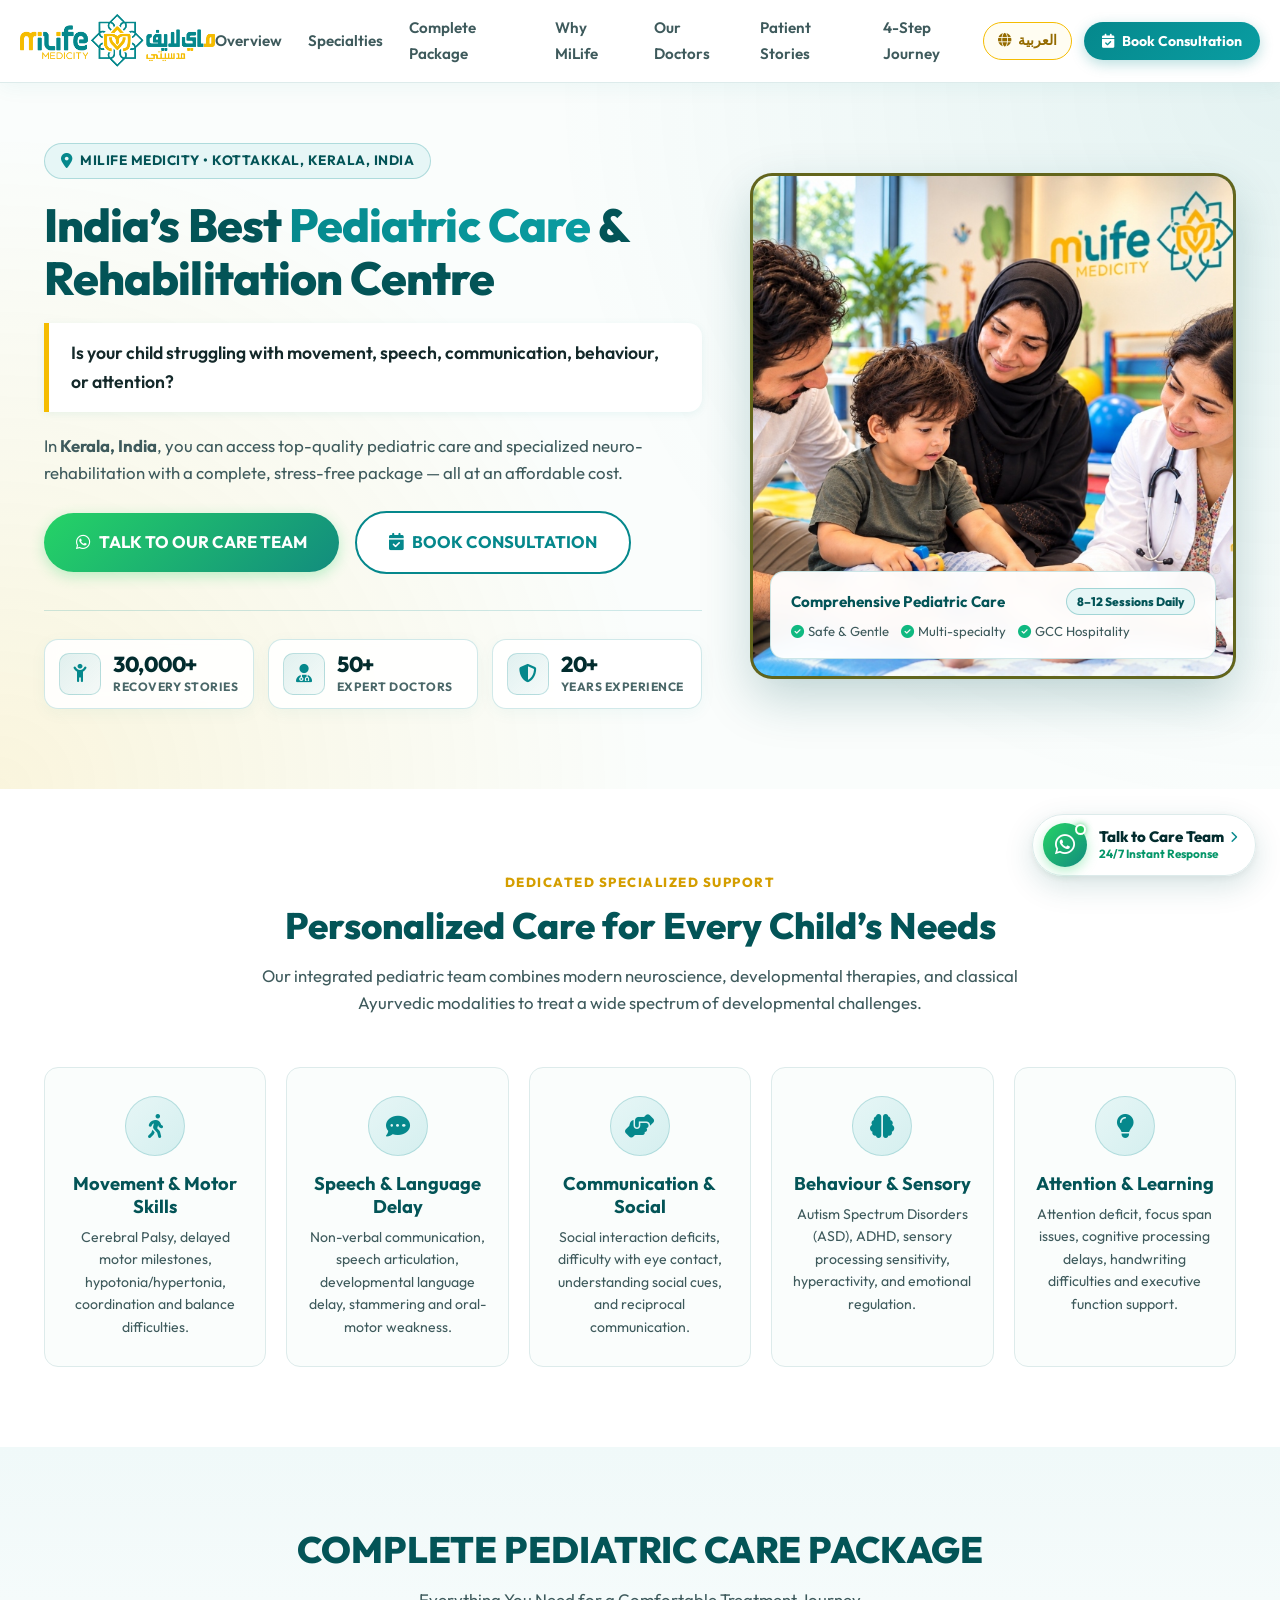
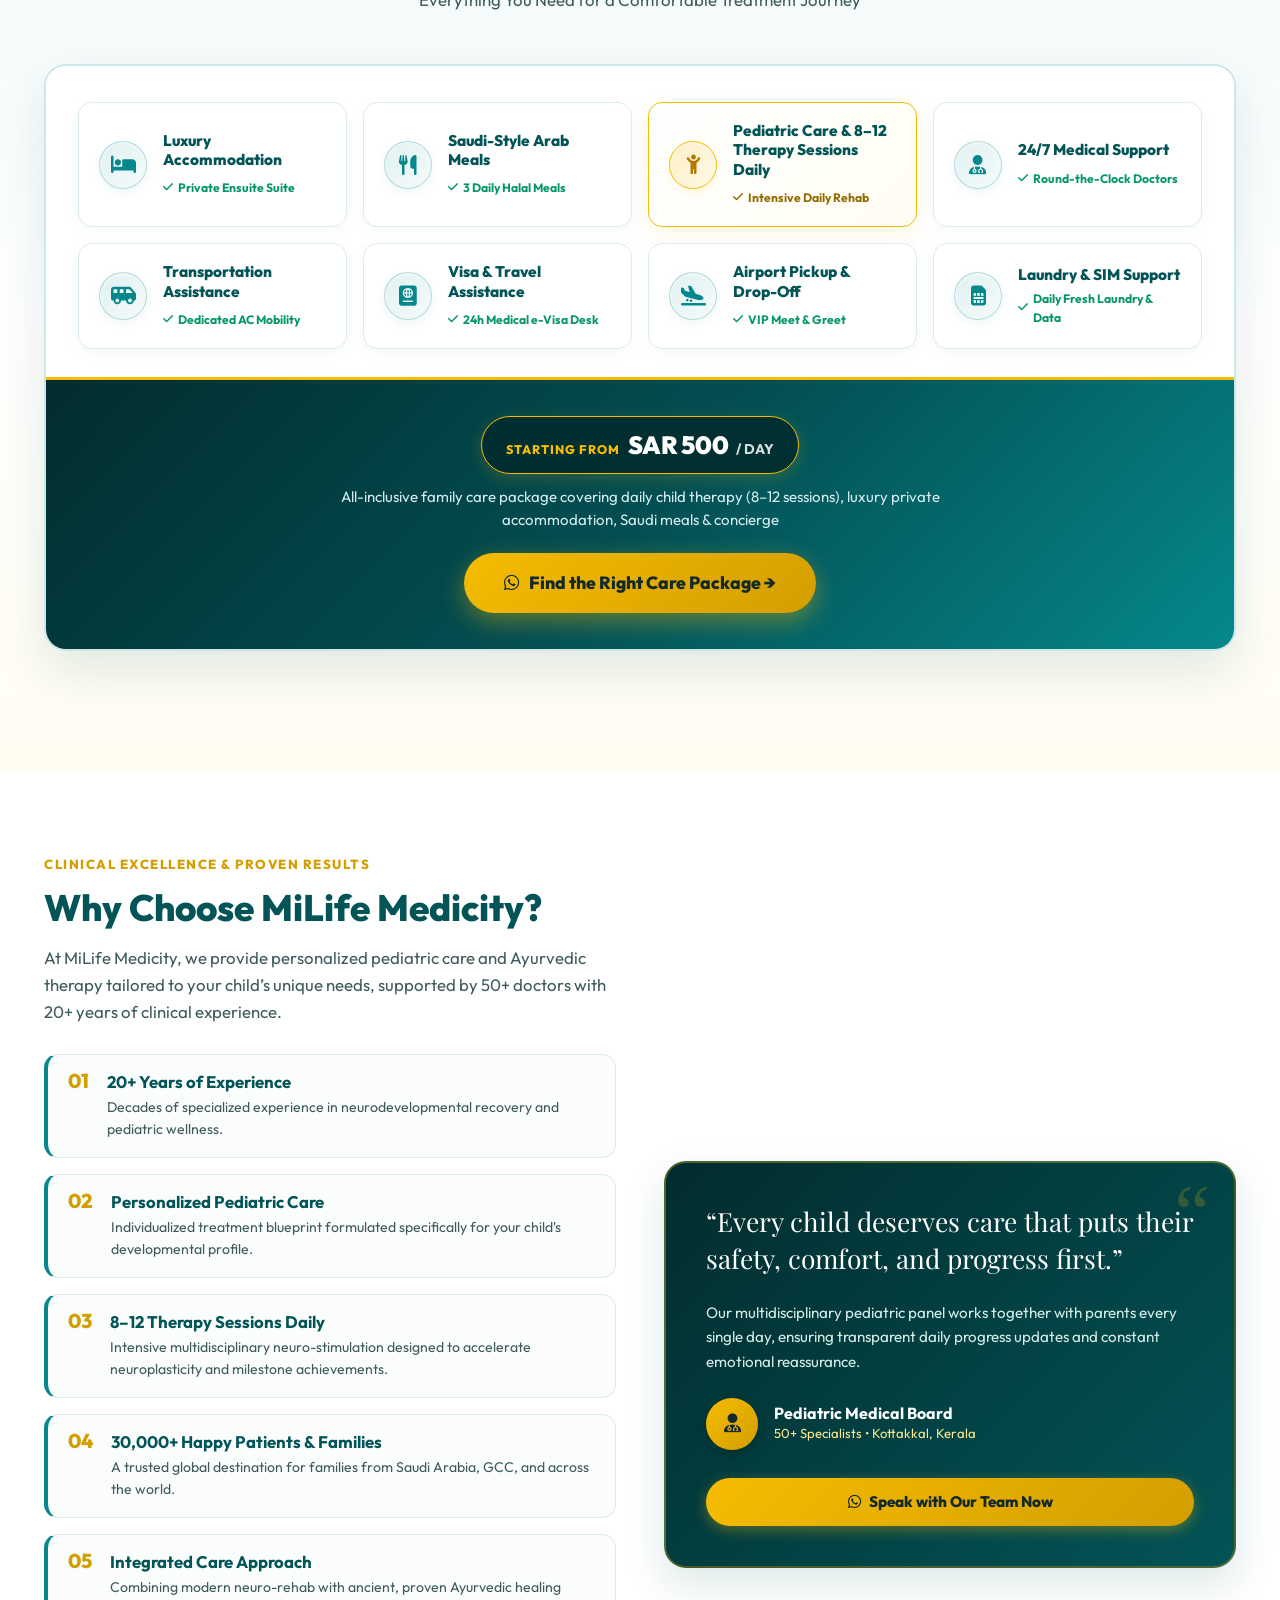
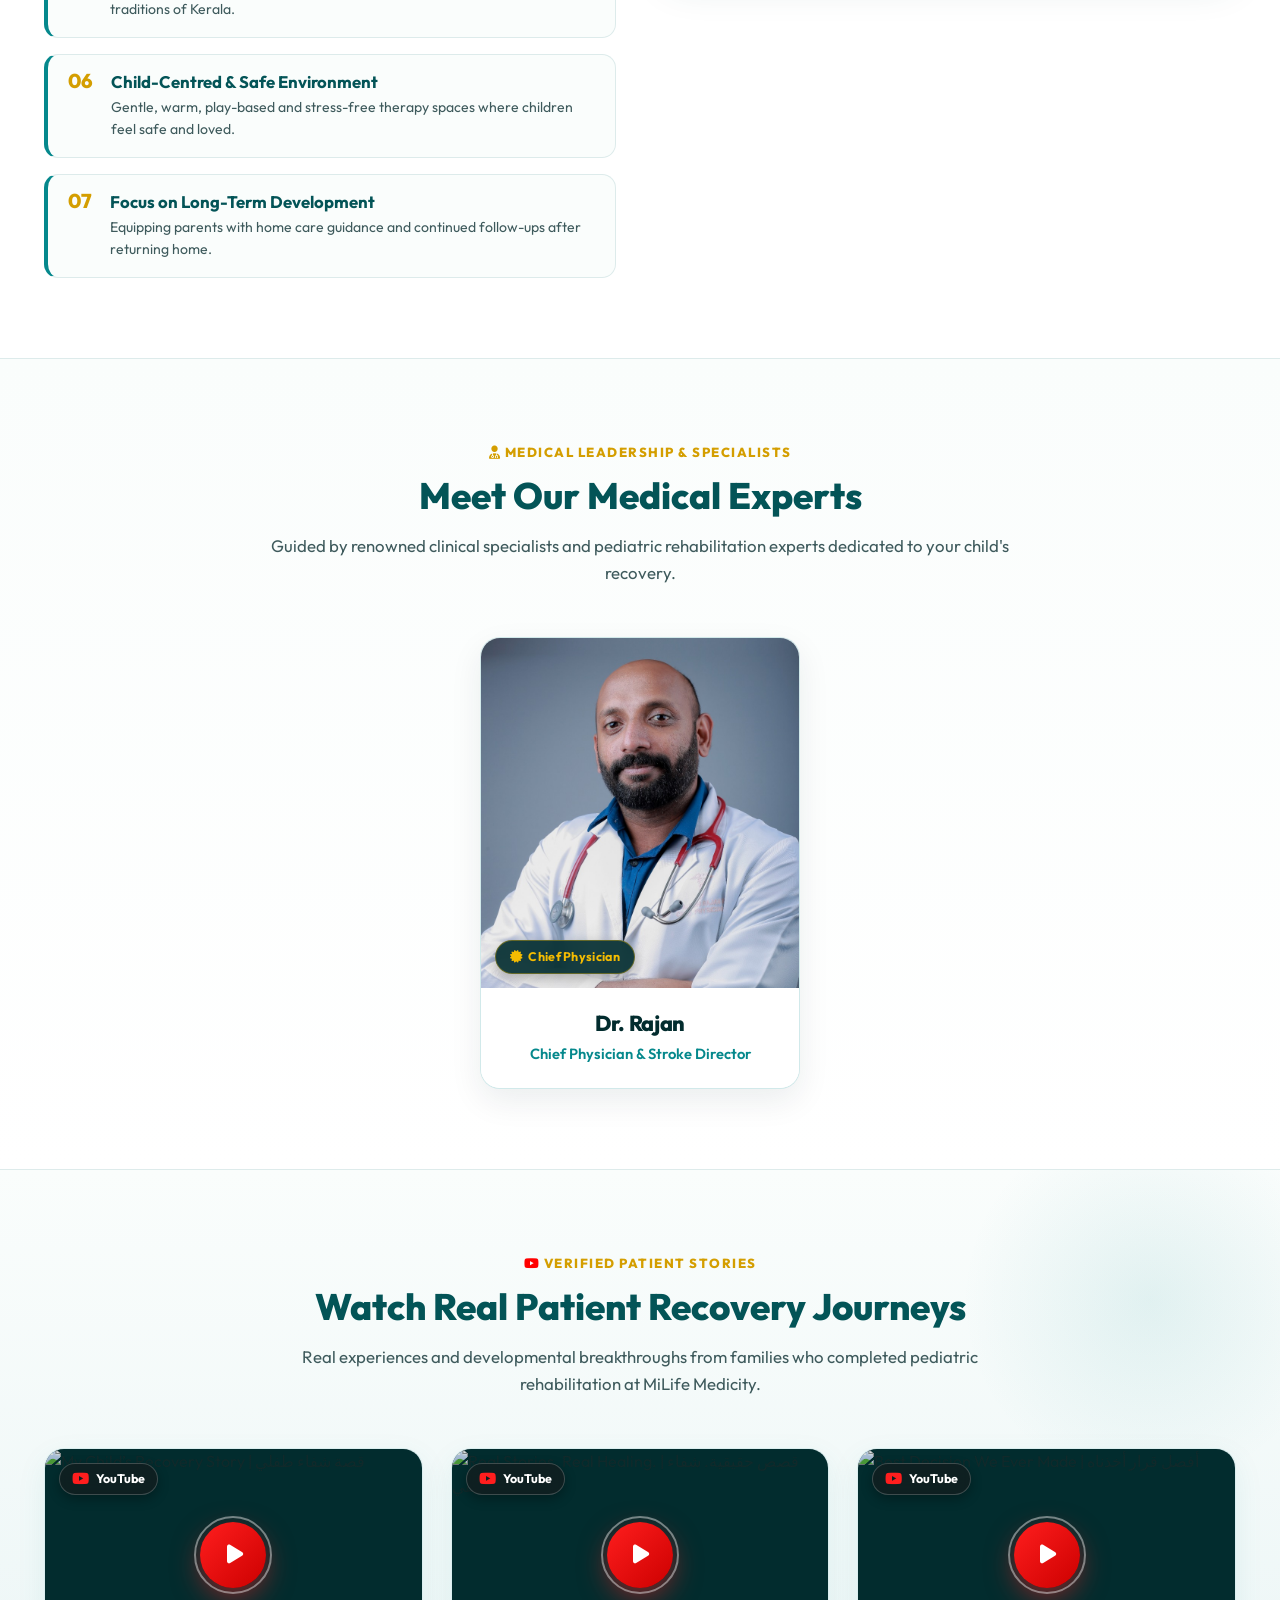
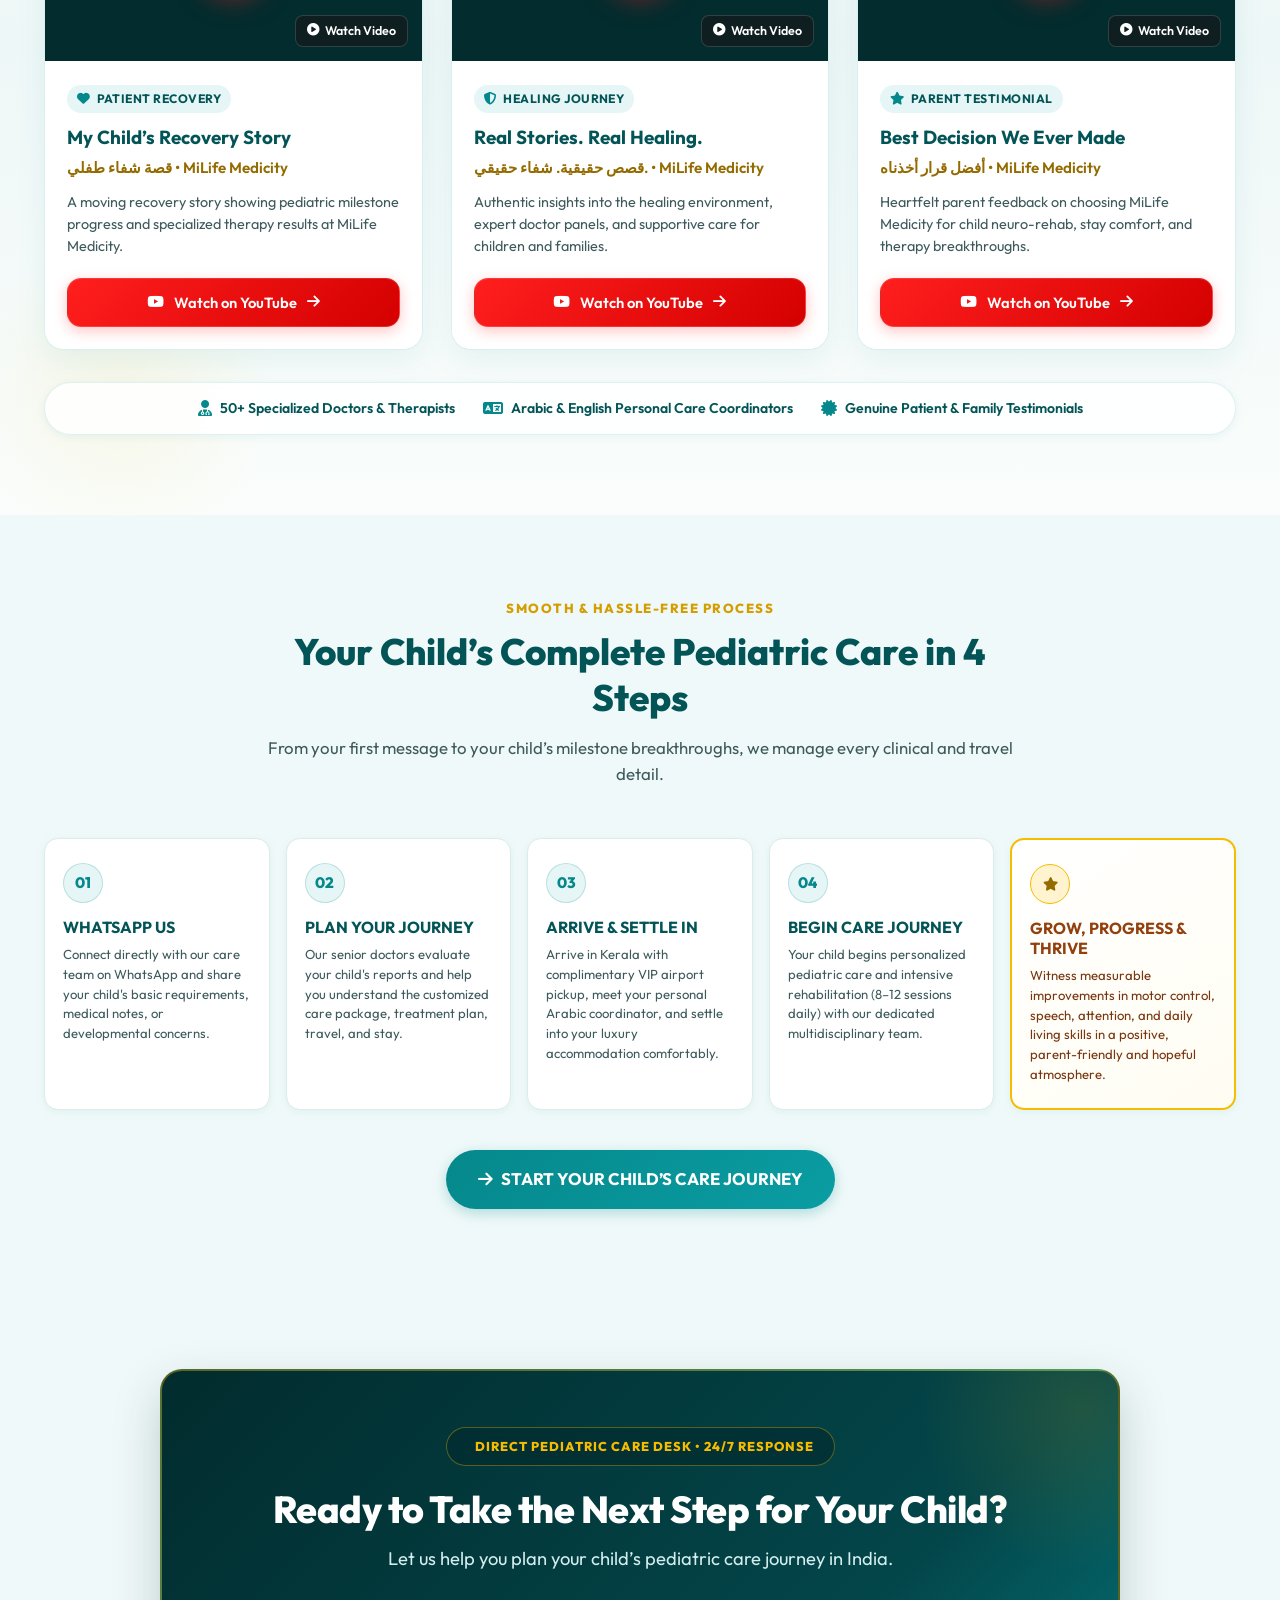
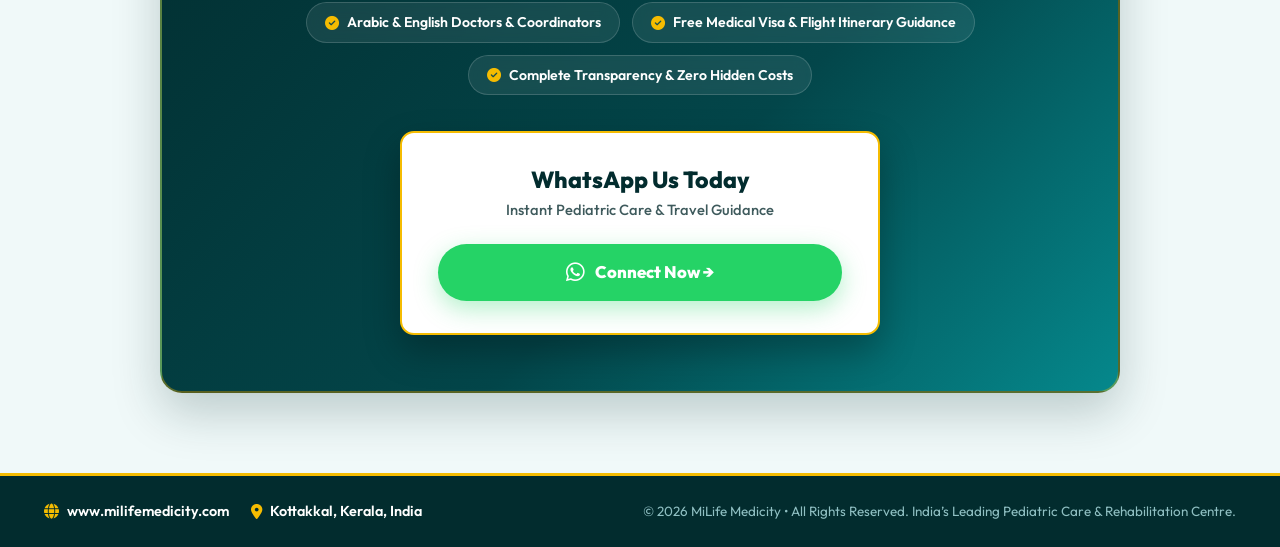
==== index.html @ 2e2050e2 "Add Our Doctors section with Dr. Rajan profile" ====
<!DOCTYPE html>
<html lang="en">
<head>
  <meta charset="UTF-8">
  <meta name="viewport" content="width=device-width, initial-scale=1.0">
  <title>MiLife Medicity | India’s Best Pediatric Care & Rehabilitation Centre | Kottakkal, Kerala</title>
  <meta name="description" content="Personalized pediatric care & Ayurvedic rehabilitation in Kerala, India. Complete care package with luxury accommodation, Saudi-style Arab meals, 8-12 daily therapies starting from SAR 500/day.">
  <meta name="keywords" content="Pediatric Rehabilitation, Kerala Ayurvedic Pediatric Care, Autism therapy Kerala, Cerebral Palsy India, Speech therapy India, MiLife Medicity Kottakkal, Saudi pediatric medical tourism">
  
  <!-- Google Fonts -->
  <link rel="preconnect" href="https://fonts.googleapis.com">
  <link rel="preconnect" href="https://fonts.gstatic.com" crossorigin>
  <link href="https://fonts.googleapis.com/css2?family=Noto+Kufi+Arabic:wght@400;600;700&family=Outfit:wght@300;400;500;600;700;800&family=Playfair+Display:ital,wght@0,600;0,700;1,400;1,600&display=swap" rel="stylesheet">
  
  <!-- FontAwesome Icons -->
  <link rel="stylesheet" href="https://cdnjs.cloudflare.com/ajax/libs/font-awesome/6.4.0/css/all.min.css">
  
  <!-- Main Stylesheet -->
  <link rel="stylesheet" href="styles.css">
</head>
<body>

  <!-- MAIN NAVIGATION HEADER (TOP-MOST BAR) -->
  <header class="site-header" id="siteHeader">
    <div class="container navbar">
      <a href="#" class="brand-logo" title="MiLife Medicity Pediatric Care & Rehabilitation Centre">
        <img src="assets/images/logo-transparent.png" alt="MiLife Medicity - ماي لايف مدسيتي" class="site-logo-img">
      </a>

      <nav>
        <ul class="nav-links" id="navLinks">
          <li><a href="#about" class="nav-link">Overview</a></li>
          <li><a href="#conditions" class="nav-link">Specialties</a></li>
          <li><a href="#package" class="nav-link">Complete Package</a></li>
          <li><a href="#why-us" class="nav-link">Why MiLife</a></li>
          <li><a href="#doctors" class="nav-link">Our Doctors</a></li>
          <li><a href="#stories" class="nav-link">Patient Stories</a></li>
          <li><a href="#steps" class="nav-link">4-Step Journey</a></li>
        </ul>
      </nav>

      <div class="header-actions">
        <a href="ar.html" class="lang-switcher-btn" title="تصفح باللغة العربية">
          <i class="fas fa-globe"></i> <span>العربية</span>
        </a>
        <a href="#consultation" class="btn btn-primary btn-sm">
          <i class="fas fa-calendar-check"></i> Book Consultation
        </a>
        <button class="mobile-menu-btn" id="mobileMenuBtn" aria-label="Toggle Navigation">
          <i class="fas fa-bars"></i>
        </button>
      </div>
    </div>
  </header>

  <!-- HERO SECTION -->
  <section class="hero-section" id="about">
    <div class="container hero-grid">
      <div class="hero-content">
        <div class="hero-badge-wrap">
          <i class="fas fa-map-marker-alt" style="color: var(--primary);"></i>
          <span>MILIFE MEDICITY • KOTTAKKAL, KERALA, INDIA</span>
        </div>

        <h1 class="hero-title">
          India’s Best <span class="highlight">Pediatric Care</span> & Rehabilitation Centre
        </h1>

        <div class="hero-struggle-box">
          <p>Is your child struggling with movement, speech, communication, behaviour, or attention?</p>
        </div>

        <p class="hero-desc">
          In <strong>Kerala, India</strong>, you can access top-quality pediatric care and specialized neuro-rehabilitation with a complete, stress-free package — all at an affordable cost.
        </p>

        <div class="hero-cta-group">
          <a href="https://wa.me/919847000000?text=Hello%20MiLife%20Medicity%20Care%20Team%2C%20I%20would%20like%20to%20discuss%20my%20child's%20condition%20and%20rehab%20plan" target="_blank" class="btn btn-whatsapp btn-lg">
            <i class="fab fa-whatsapp"></i> TALK TO OUR CARE TEAM
          </a>
          <a href="#consultation" class="btn btn-outline btn-lg">
            <i class="fas fa-calendar-check"></i> BOOK CONSULTATION
          </a>
        </div>

        <div class="hero-stats-row">
          <div class="stat-card">
            <div class="stat-icon-wrap">
              <i class="fas fa-child-reaching"></i>
            </div>
            <div class="stat-info">
              <span class="stat-number">30,000+</span>
              <span class="stat-label">Recovery Stories</span>
            </div>
          </div>

          <div class="stat-card">
            <div class="stat-icon-wrap">
              <i class="fas fa-user-doctor"></i>
            </div>
            <div class="stat-info">
              <span class="stat-number">50+</span>
              <span class="stat-label">Expert Doctors</span>
            </div>
          </div>

          <div class="stat-card">
            <div class="stat-icon-wrap">
              <i class="fas fa-shield-halved"></i>
            </div>
            <div class="stat-info">
              <span class="stat-number">20+</span>
              <span class="stat-label">Years Experience</span>
            </div>
          </div>
        </div>
      </div>

      <div class="hero-media-column">
        <div class="hero-media-card">
          <div class="hero-image-wrapper">
            <img src="assets/images/hero.jpg" alt="Pediatric Rehabilitation Session at MiLife Medicity Kerala">
          </div>
          <div class="hero-floating-badge">
            <div class="badge-header">
              <h4>Comprehensive Pediatric Care</h4>
              <span class="badge-tag">8–12 Sessions Daily</span>
            </div>
            <div class="floating-features">
              <span><i class="fas fa-check-circle" style="color: #10B981;"></i> Safe & Gentle</span>
              <span><i class="fas fa-check-circle" style="color: #10B981;"></i> Multi-specialty</span>
              <span><i class="fas fa-check-circle" style="color: #10B981;"></i> GCC Hospitality</span>
            </div>
          </div>
        </div>
      </div>
    </div>
  </section>

  <!-- CONDITIONS / CLINICAL FOCUS SECTION -->
  <section class="section-padding conditions-section" id="conditions">
    <div class="container">
      <div class="section-header">
        <span class="section-tag">Dedicated Specialized Support</span>
        <h2 class="section-title">Personalized Care for Every Child’s Needs</h2>
        <p class="section-subtitle">
          Our integrated pediatric team combines modern neuroscience, developmental therapies, and classical Ayurvedic modalities to treat a wide spectrum of developmental challenges.
        </p>
      </div>

      <div class="conditions-grid">
        <div class="condition-card">
          <div class="condition-icon"><i class="fas fa-walking"></i></div>
          <h3>Movement & Motor Skills</h3>
          <p>Cerebral Palsy, delayed motor milestones, hypotonia/hypertonia, coordination and balance difficulties.</p>
        </div>

        <div class="condition-card">
          <div class="condition-icon"><i class="fas fa-comment-dots"></i></div>
          <h3>Speech & Language Delay</h3>
          <p>Non-verbal communication, speech articulation, developmental language delay, stammering and oral-motor weakness.</p>
        </div>

        <div class="condition-card">
          <div class="condition-icon"><i class="fas fa-hands-helping"></i></div>
          <h3>Communication & Social</h3>
          <p>Social interaction deficits, difficulty with eye contact, understanding social cues, and reciprocal communication.</p>
        </div>

        <div class="condition-card">
          <div class="condition-icon"><i class="fas fa-brain"></i></div>
          <h3>Behaviour & Sensory</h3>
          <p>Autism Spectrum Disorders (ASD), ADHD, sensory processing sensitivity, hyperactivity, and emotional regulation.</p>
        </div>

        <div class="condition-card">
          <div class="condition-icon"><i class="fas fa-lightbulb"></i></div>
          <h3>Attention & Learning</h3>
          <p>Attention deficit, focus span issues, cognitive processing delays, handwriting difficulties and executive function support.</p>
        </div>
      </div>
    </div>
  </section>

  <!-- COMPLETE PEDIATRIC CARE PACKAGE -->
  <section class="section-padding package-section" id="package">
    <div class="container">
      <div class="section-header">
        <h2 class="section-title">COMPLETE PEDIATRIC CARE PACKAGE</h2>
        <p class="section-subtitle">Everything You Need for a Comfortable Treatment Journey</p>
      </div>

      <div class="package-master-card">
        <!-- 8 CORE INCLUSIONS (CLEAN & EXECUTIVE GRID) -->
        <div class="executive-inclusions-grid">
          <div class="inclusion-tile">
            <div class="tile-icon-box"><i class="fas fa-bed"></i></div>
            <div class="tile-content">
              <h4>Luxury Accommodation</h4>
              <span class="tile-status"><i class="fas fa-check"></i> Private Ensuite Suite</span>
            </div>
          </div>

          <div class="inclusion-tile">
            <div class="tile-icon-box"><i class="fas fa-utensils"></i></div>
            <div class="tile-content">
              <h4>Saudi-Style Arab Meals</h4>
              <span class="tile-status"><i class="fas fa-check"></i> 3 Daily Halal Meals</span>
            </div>
          </div>

          <div class="inclusion-tile highlight-tile">
            <div class="tile-icon-box gold-icon"><i class="fas fa-child-reaching"></i></div>
            <div class="tile-content">
              <h4>Pediatric Care &amp; 8–12 Therapy Sessions Daily</h4>
              <span class="tile-status gold-status"><i class="fas fa-check"></i> Intensive Daily Rehab</span>
            </div>
          </div>

          <div class="inclusion-tile">
            <div class="tile-icon-box"><i class="fas fa-user-doctor"></i></div>
            <div class="tile-content">
              <h4>24/7 Medical Support</h4>
              <span class="tile-status"><i class="fas fa-check"></i> Round-the-Clock Doctors</span>
            </div>
          </div>

          <div class="inclusion-tile">
            <div class="tile-icon-box"><i class="fas fa-van-shuttle"></i></div>
            <div class="tile-content">
              <h4>Transportation Assistance</h4>
              <span class="tile-status"><i class="fas fa-check"></i> Dedicated AC Mobility</span>
            </div>
          </div>

          <div class="inclusion-tile">
            <div class="tile-icon-box"><i class="fas fa-passport"></i></div>
            <div class="tile-content">
              <h4>Visa &amp; Travel Assistance</h4>
              <span class="tile-status"><i class="fas fa-check"></i> 24h Medical e-Visa Desk</span>
            </div>
          </div>

          <div class="inclusion-tile">
            <div class="tile-icon-box"><i class="fas fa-plane-arrival"></i></div>
            <div class="tile-content">
              <h4>Airport Pickup &amp; Drop-Off</h4>
              <span class="tile-status"><i class="fas fa-check"></i> VIP Meet &amp; Greet</span>
            </div>
          </div>

          <div class="inclusion-tile">
            <div class="tile-icon-box"><i class="fas fa-sim-card"></i></div>
            <div class="tile-content">
              <h4>Laundry &amp; SIM Support</h4>
              <span class="tile-status"><i class="fas fa-check"></i> Daily Fresh Laundry &amp; Data</span>
            </div>
          </div>
        </div>

        <!-- EXECUTIVE PRICE BANNER & CTA (BELOW INCLUSIONS) -->
        <div class="package-price-banner">
          <div class="price-ribbon-pill">
            <span class="ribbon-label">STARTING FROM</span>
            <span class="ribbon-amount">SAR 500</span>
            <span class="ribbon-unit">/ DAY</span>
          </div>
          <p class="price-banner-sub">All-inclusive family care package covering daily child therapy (8–12 sessions), luxury private accommodation, Saudi meals &amp; concierge</p>

          <div class="package-action-footer">
            <a href="https://wa.me/919847000000?text=Hello%20MiLife%20Medicity%20Team%2C%20I%20would%20like%20to%20inquire%20about%20the%20Pediatric%20Care%20Package%20(SAR%20500/day)%20for%20my%20child." target="_blank" rel="noopener noreferrer" class="btn btn-gold btn-package-cta">
              <i class="fab fa-whatsapp"></i> Find the Right Care Package →
            </a>
          </div>
        </div>
      </div>
    </div>
  </section>

  <!-- WHY CHOOSE MILIFE MEDICITY -->
  <section class="section-padding why-choose-section" id="why-us">
    <div class="container">
      <div class="why-grid">
        <div class="why-content">
          <span class="section-tag">Clinical Excellence & Proven Results</span>
          <h2 class="section-title">Why Choose MiLife Medicity?</h2>
          <p style="margin-bottom: 28px; font-size: 1.05rem;">
            At MiLife Medicity, we provide personalized pediatric care and Ayurvedic therapy tailored to your child’s unique needs, supported by 50+ doctors with 20+ years of clinical experience.
          </p>

          <div class="reasons-list">
            <div class="reason-card">
              <span class="reason-num">01</span>
              <div>
                <h4>20+ Years of Experience</h4>
                <p>Decades of specialized experience in neurodevelopmental recovery and pediatric wellness.</p>
              </div>
            </div>

            <div class="reason-card">
              <span class="reason-num">02</span>
              <div>
                <h4>Personalized Pediatric Care</h4>
                <p>Individualized treatment blueprint formulated specifically for your child's developmental profile.</p>
              </div>
            </div>

            <div class="reason-card">
              <span class="reason-num">03</span>
              <div>
                <h4>8–12 Therapy Sessions Daily</h4>
                <p>Intensive multidisciplinary neuro-stimulation designed to accelerate neuroplasticity and milestone achievements.</p>
              </div>
            </div>

            <div class="reason-card">
              <span class="reason-num">04</span>
              <div>
                <h4>30,000+ Happy Patients & Families</h4>
                <p>A trusted global destination for families from Saudi Arabia, GCC, and across the world.</p>
              </div>
            </div>

            <div class="reason-card">
              <span class="reason-num">05</span>
              <div>
                <h4>Integrated Care Approach</h4>
                <p>Combining modern neuro-rehab with ancient, proven Ayurvedic healing traditions of Kerala.</p>
              </div>
            </div>

            <div class="reason-card">
              <span class="reason-num">06</span>
              <div>
                <h4>Child-Centred & Safe Environment</h4>
                <p>Gentle, warm, play-based and stress-free therapy spaces where children feel safe and loved.</p>
              </div>
            </div>

            <div class="reason-card">
              <span class="reason-num">07</span>
              <div>
                <h4>Focus on Long-Term Development</h4>
                <p>Equipping parents with home care guidance and continued follow-ups after returning home.</p>
              </div>
            </div>
          </div>
        </div>

        <div class="why-media-side">
          <div class="doctor-quote-box">
            <div class="quote-decor">“</div>
            <h3>“Every child deserves care that puts their safety, comfort, and progress first.”</h3>
            <p style="color: #D1EBE5; margin-bottom: 24px; font-size: 0.95rem;">
              Our multidisciplinary pediatric panel works together with parents every single day, ensuring transparent daily progress updates and constant emotional reassurance.
            </p>
            <div class="quote-author">
              <div class="author-avatar"><i class="fas fa-user-md"></i></div>
              <div class="author-info">
                <h4>Pediatric Medical Board</h4>
                <p>50+ Specialists • Kottakkal, Kerala</p>
              </div>
            </div>
            <div style="margin-top: 28px;">
              <a href="https://wa.me/919847000000?text=Hello%20MiLife%20Medicity%20Doctor%20Team%2C%20I%20would%20like%20to%20speak%20with%20your%20pediatric%20team" target="_blank" class="btn btn-gold" style="width: 100%;">
                <i class="fab fa-whatsapp"></i> Speak with Our Team Now
              </a>
            </div>
          </div>
        </div>
      </div>
    </div>
  </section>

  <!-- OUR DOCTORS SECTION -->
  <section class="section-padding doctors-section" id="doctors">
    <div class="container">
      <div class="section-header">
        <span class="section-tag"><i class="fas fa-user-doctor"></i> Medical Leadership &amp; Specialists</span>
        <h2 class="section-title">Meet Our Medical Experts</h2>
        <p class="section-subtitle">
          Guided by renowned clinical specialists and pediatric rehabilitation experts dedicated to your child's recovery.
        </p>
      </div>

      <div class="doctors-grid">
        <!-- DR. RAJAN -->
        <div class="doctor-profile-card">
          <div class="doctor-card-media">
            <img src="assets/images/dr_rajan.jpg" alt="Dr. Rajan - Chief Physician &amp; Stroke Director" class="doctor-portrait-img" loading="lazy">
            <div class="doctor-badge-floating">
              <i class="fas fa-certificate"></i> Chief Physician
            </div>
          </div>
          <div class="doctor-card-body">
            <h3 class="doctor-name">Dr. Rajan</h3>
            <p class="doctor-designation">Chief Physician &amp; Stroke Director</p>
          </div>
        </div>
      </div>
    </div>
  </section>

  <!-- VIDEO STORIES & PATIENT EXPERIENCES -->
  <section class="section-padding stories-section" id="stories">
    <div class="container">
      <div class="section-header">
        <span class="section-tag"><i class="fab fa-youtube" style="color: #FF0000;"></i> Verified Patient Stories</span>
        <h2 class="section-title">Watch Real Patient Recovery Journeys</h2>
        <p class="section-subtitle">
          Real experiences and developmental breakthroughs from families who completed pediatric rehabilitation at MiLife Medicity.
        </p>
      </div>

      <!-- 3-COLUMN VIDEO SHOWCASE GRID -->
      <div class="stories-grid">
        <!-- VIDEO 1 -->
        <div class="video-card-item">
          <a href="https://youtu.be/xdamjD_CTG0?si=Wso1qm1C-lrqE_q5" target="_blank" rel="noopener noreferrer" class="video-media-link" title="Watch My Child’s Recovery Story on YouTube">
            <img src="https://img.youtube.com/vi/xdamjD_CTG0/hqdefault.jpg" alt="My Child’s Recovery Story | قصة شفاء طفلي" class="video-thumb-img" loading="lazy">
            <div class="video-scrim-gradient"></div>
            <div class="video-platform-pill">
              <i class="fab fa-youtube"></i> YouTube
            </div>
            <div class="video-play-btn-circle" aria-hidden="true">
              <i class="fas fa-play"></i>
            </div>
            <div class="video-duration-pill">
              <i class="fas fa-play-circle"></i> Watch Video
            </div>
          </a>

          <div class="video-details-pane">
            <div>
              <span class="video-story-badge"><i class="fas fa-heart"></i> Patient Recovery</span>
              <h3 class="video-title-main">My Child’s Recovery Story</h3>
              <div class="video-title-sub">قصة شفاء طفلي • MiLife Medicity</div>
              <p class="video-description">
                A moving recovery story showing pediatric milestone progress and specialized therapy results at MiLife Medicity.
              </p>
            </div>

            <div class="video-actions-row">
              <a href="https://youtu.be/xdamjD_CTG0?si=Wso1qm1C-lrqE_q5" target="_blank" rel="noopener noreferrer" class="btn-youtube-pro">
                <i class="fab fa-youtube"></i>
                <span>Watch on YouTube</span>
                <i class="fas fa-arrow-right arrow-shift"></i>
              </a>
            </div>
          </div>
        </div>

        <!-- VIDEO 2 -->
        <div class="video-card-item">
          <a href="https://youtu.be/NQR9qrMkJ4w?si=aCTZkY8SFg25BYmB" target="_blank" rel="noopener noreferrer" class="video-media-link" title="Watch Real Stories. Real Healing. on YouTube">
            <img src="https://img.youtube.com/vi/NQR9qrMkJ4w/hqdefault.jpg" alt="Real Stories. Real Healing. | قصص حقيقية. شفاء حقيقي." class="video-thumb-img" loading="lazy">
            <div class="video-scrim-gradient"></div>
            <div class="video-platform-pill">
              <i class="fab fa-youtube"></i> YouTube
            </div>
            <div class="video-play-btn-circle" aria-hidden="true">
              <i class="fas fa-play"></i>
            </div>
            <div class="video-duration-pill">
              <i class="fas fa-play-circle"></i> Watch Video
            </div>
          </a>

          <div class="video-details-pane">
            <div>
              <span class="video-story-badge"><i class="fas fa-shield-halved"></i> Healing Journey</span>
              <h3 class="video-title-main">Real Stories. Real Healing.</h3>
              <div class="video-title-sub">قصص حقيقية. شفاء حقيقي. • MiLife Medicity</div>
              <p class="video-description">
                Authentic insights into the healing environment, expert doctor panels, and supportive care for children and families.
              </p>
            </div>

            <div class="video-actions-row">
              <a href="https://youtu.be/NQR9qrMkJ4w?si=aCTZkY8SFg25BYmB" target="_blank" rel="noopener noreferrer" class="btn-youtube-pro">
                <i class="fab fa-youtube"></i>
                <span>Watch on YouTube</span>
                <i class="fas fa-arrow-right arrow-shift"></i>
              </a>
            </div>
          </div>
        </div>

        <!-- VIDEO 3 -->
        <div class="video-card-item">
          <a href="https://youtu.be/eFSOuzUYkxY?si=5s0zRqHBxXxOb1fv" target="_blank" rel="noopener noreferrer" class="video-media-link" title="Watch Best Decision We Ever Made on YouTube">
            <img src="https://img.youtube.com/vi/eFSOuzUYkxY/hqdefault.jpg" alt="Best Decision We Ever Made | أفضل قرار أخذناه" class="video-thumb-img" loading="lazy">
            <div class="video-scrim-gradient"></div>
            <div class="video-platform-pill">
              <i class="fab fa-youtube"></i> YouTube
            </div>
            <div class="video-play-btn-circle" aria-hidden="true">
              <i class="fas fa-play"></i>
            </div>
            <div class="video-duration-pill">
              <i class="fas fa-play-circle"></i> Watch Video
            </div>
          </a>

          <div class="video-details-pane">
            <div>
              <span class="video-story-badge"><i class="fas fa-star"></i> Parent Testimonial</span>
              <h3 class="video-title-main">Best Decision We Ever Made</h3>
              <div class="video-title-sub">أفضل قرار أخذناه • MiLife Medicity</div>
              <p class="video-description">
                Heartfelt parent feedback on choosing MiLife Medicity for child neuro-rehab, stay comfort, and therapy breakthroughs.
              </p>
            </div>

            <div class="video-actions-row">
              <a href="https://youtu.be/eFSOuzUYkxY?si=5s0zRqHBxXxOb1fv" target="_blank" rel="noopener noreferrer" class="btn-youtube-pro">
                <i class="fab fa-youtube"></i>
                <span>Watch on YouTube</span>
                <i class="fas fa-arrow-right arrow-shift"></i>
              </a>
            </div>
          </div>
        </div>
      </div>

      <!-- REASSURANCE TRUST STRIP -->
      <div class="stories-trust-strip">
        <div class="trust-strip-item">
          <i class="fas fa-user-doctor"></i>
          <span>50+ Specialized Doctors &amp; Therapists</span>
        </div>
        <div class="trust-strip-item">
          <i class="fas fa-language"></i>
          <span>Arabic &amp; English Personal Care Coordinators</span>
        </div>
        <div class="trust-strip-item">
          <i class="fas fa-certificate"></i>
          <span>Genuine Patient &amp; Family Testimonials</span>
        </div>
      </div>
    </div>
  </section>

  <!-- 4 + 1 STEPS ROADMAP -->
  <section class="section-padding steps-section" id="steps">
    <div class="container">
      <div class="section-header">
        <span class="section-tag">Smooth & Hassle-Free Process</span>
        <h2 class="section-title">Your Child’s Complete Pediatric Care in 4 Steps</h2>
        <p class="section-subtitle">
          From your first message to your child’s milestone breakthroughs, we manage every clinical and travel detail.
        </p>
      </div>

      <div class="steps-timeline">
        <div class="step-card">
          <div class="step-number-tag">01</div>
          <h3>WHATSAPP US</h3>
          <p>Connect directly with our care team on WhatsApp and share your child's basic requirements, medical notes, or developmental concerns.</p>
        </div>

        <div class="step-card">
          <div class="step-number-tag">02</div>
          <h3>PLAN YOUR JOURNEY</h3>
          <p>Our senior doctors evaluate your child's reports and help you understand the customized care package, treatment plan, travel, and stay.</p>
        </div>

        <div class="step-card">
          <div class="step-number-tag">03</div>
          <h3>ARRIVE & SETTLE IN</h3>
          <p>Arrive in Kerala with complimentary VIP airport pickup, meet your personal Arabic coordinator, and settle into your luxury accommodation comfortably.</p>
        </div>

        <div class="step-card">
          <div class="step-number-tag">04</div>
          <h3>BEGIN CARE JOURNEY</h3>
          <p>Your child begins personalized pediatric care and intensive rehabilitation (8–12 sessions daily) with our dedicated multidisciplinary team.</p>
        </div>

        <div class="step-card final-step">
          <div class="step-number-tag"><i class="fas fa-star" style="font-size: 0.85rem;"></i></div>
          <h3 style="color: #92400E;">GROW, PROGRESS & THRIVE</h3>
          <p style="color: #78350F;">Witness measurable improvements in motor control, speech, attention, and daily living skills in a positive, parent-friendly and hopeful atmosphere.</p>
        </div>
      </div>

      <div style="text-align: center; margin-top: 40px;">
        <a href="#consultation" class="btn btn-primary btn-lg">
          <i class="fas fa-arrow-right"></i> START YOUR CHILD’S CARE JOURNEY
        </a>
      </div>
    </div>
  </section>

  <!-- PAGE 4: READY TO TAKE THE NEXT STEP FOR YOUR CHILD? -->
  <section class="section-padding next-step-section" id="consultation">
    <div class="container">
      <div class="next-step-master-box">
        <div class="next-step-badge">
          <span class="pulsing-green-dot"></span>
          <span>DIRECT PEDIATRIC CARE DESK • 24/7 RESPONSE</span>
        </div>

        <h2 class="next-step-headline">Ready to Take the Next Step for Your Child?</h2>
        <p class="next-step-lead">Let us help you plan your child’s pediatric care journey in India.</p>

        <div class="next-step-reassurance-row">
          <div class="reassurance-pill"><i class="fas fa-check-circle"></i> Arabic &amp; English Doctors &amp; Coordinators</div>
          <div class="reassurance-pill"><i class="fas fa-check-circle"></i> Free Medical Visa &amp; Flight Itinerary Guidance</div>
          <div class="reassurance-pill"><i class="fas fa-check-circle"></i> Complete Transparency &amp; Zero Hidden Costs</div>
        </div>

        <!-- WhatsApp Us Today Action Card -->
        <div class="whatsapp-action-card">
          <h3 class="action-card-title">WhatsApp Us Today</h3>
          <p class="action-card-sub">Instant Pediatric Care &amp; Travel Guidance</p>
          <a href="https://wa.me/919847000000?text=Hello%20MiLife%20Medicity%20Team%2C%20I%20would%20like%20to%20plan%20my%20child's%20pediatric%20care%20journey%20in%20India." target="_blank" rel="noopener noreferrer" class="btn btn-whatsapp btn-connect-large">
            <i class="fab fa-whatsapp"></i>
            <span>Connect Now →</span>
          </a>
        </div>
      </div>
    </div>
  </section>

  <!-- FOOTER -->
  <!-- CLEAN SINGLE-ROW EXECUTIVE FOOTER -->
  <footer class="site-footer">
    <div class="container footer-layout">
      <div class="footer-meta-group">
        <div class="footer-meta-item">
          <i class="fas fa-globe"></i>
          <a href="https://www.milifemedicity.com" target="_blank" rel="noopener noreferrer">www.milifemedicity.com</a>
        </div>
        <div class="footer-meta-item">
          <i class="fas fa-map-marker-alt"></i>
          <a href="https://www.google.com/maps/search/?api=1&query=MiLife+Medicity,+Chenakkal,+Nayadipara+Road,+Kottakkal,+Kerala+676510" target="_blank" rel="noopener noreferrer" title="View MiLife Medicity on Google Maps">Kottakkal, Kerala, India</a>
        </div>
      </div>

      <div class="footer-copyright">
        <p>© 2026 MiLife Medicity • All Rights Reserved. India’s Leading Pediatric Care &amp; Rehabilitation Centre.</p>
      </div>
    </div>
  </footer>

  <!-- FLOATING EXECUTIVE MEDICAL CARE DESK -->
  <a href="https://wa.me/919847000000?text=Hello%20MiLife%20Medicity%2C%20I%20would%20like%20to%20inquire%20about%20Pediatric%20Care%20Packages%20(SAR%20500/day)" target="_blank" rel="noopener noreferrer" class="executive-floating-desk" id="floatingWhatsapp" title="Chat with MiLife Medicity 24/7 Care Desk">
    <div class="desk-icon-bubble">
      <i class="fab fa-whatsapp"></i>
      <span class="online-indicator-dot"></span>
    </div>
    <div class="desk-text-content">
      <div class="desk-title">
        <span>Talk to Care Team</span>
        <i class="fas fa-chevron-right arrow-indicator"></i>
      </div>
      <div class="desk-subtitle">
        <span class="desk-live-tag">24/7 Instant Response</span>
      </div>
    </div>
  </a>

  <!-- JavaScript -->
  <script src="script.js"></script>
</body>
</html>
---- styles.css ----
/* ==========================================================
   MiLife Medicity — Official Brand Palette Design System
   Exact Logo Palette:
   • Primary Brand Teal: #05888C (RGB: 5, 136, 140)
   • Primary Brand Gold / Warm Amber: #F5BC01 (RGB: 245, 188, 1)
   • Deep Brand Teal (Navy-Teal): #035457 / #022C2E
   • Light Brand Teal Tint: #E6F6F6 / #F0F9F9
   • Warm Saffron Tint: #FEF9E6 / #FFFDF0
   ========================================================== */

:root {
  /* Logo Theme Colors */
  --primary: #05888C;
  --primary-light: #0A9DA2;
  --primary-dark: #035457;
  --primary-deep: #022C2E;
  --primary-subtle: #E6F6F6;
  
  --secondary: #F5BC01;
  --secondary-light: #FDE88E;
  --secondary-dark: #D49E00;
  --secondary-deep: #946B00;
  --secondary-subtle: #FEF9E6;
  
  --accent: #E07A5F;
  
  /* Text & Surfaces */
  --text-main: #14292A;
  --text-muted: #3E5A5C;
  --text-light: #6A8688;
  --bg-white: #FFFFFF;
  --bg-cream: #FAFDFC;
  --bg-teal-subtle: #F0F9F9;
  --bg-gold-subtle: #FFFDF2;
  --bg-card: #FFFFFF;
  --bg-light: #F0F9F9;
  
  --border-color: #DDEBEB;
  --border-focus: #05888C;
  --border-gold: #F5BC01;
  
  --radius-sm: 8px;
  --radius-md: 14px;
  --radius-lg: 22px;
  --radius-full: 9999px;
  
  --shadow-sm: 0 2px 8px rgba(5, 136, 140, 0.08);
  --shadow-md: 0 8px 24px rgba(5, 136, 140, 0.10);
  --shadow-lg: 0 16px 40px rgba(3, 84, 87, 0.14);
  --shadow-hover: 0 20px 48px rgba(5, 136, 140, 0.20);
  
  --font-sans: 'Outfit', -apple-system, BlinkMacSystemFont, 'Segoe UI', Roboto, sans-serif;
  --font-serif: 'Playfair Display', Georgia, serif;
  --font-arabic: 'Noto Kufi Arabic', 'Tajawal', sans-serif;
  
  --transition-fast: 0.2s ease;
  --transition-normal: 0.35s cubic-bezier(0.16, 1, 0.3, 1);
}

* {
  margin: 0;
  padding: 0;
  box-sizing: border-box;
}

html {
  scroll-behavior: smooth;
  font-size: 16px;
  max-width: 100%;
  overflow-x: hidden;
}

body {
  font-family: var(--font-sans);
  color: var(--text-main);
  background-color: var(--bg-cream);
  line-height: 1.6;
  max-width: 100%;
  overflow-x: hidden;
  position: relative;
  -webkit-font-smoothing: antialiased;
}

/* Typography Helpers */
h1, h2, h3, h4, h5 {
  color: var(--primary-dark);
  font-weight: 700;
  line-height: 1.25;
}

.font-serif {
  font-family: var(--font-serif);
}

p {
  color: var(--text-muted);
}

a {
  text-decoration: none;
  color: inherit;
}

.container {
  width: 100%;
  max-width: 1240px;
  margin: 0 auto;
  padding: 0 24px;
}

/* HEADER & NAVBAR (TOP-MOST BAR) */
.site-header {
  background-color: rgba(255, 255, 255, 0.98);
  backdrop-filter: blur(12px);
  position: sticky;
  top: 0;
  z-index: 1000;
  box-shadow: 0 4px 20px rgba(5, 136, 140, 0.06);
  border-bottom: 1px solid var(--border-color);
  transition: var(--transition-normal);
}

.navbar {
  display: flex;
  align-items: center;
  justify-content: space-between;
  padding: 14px 0;
}

.brand-logo {
  display: flex;
  align-items: center;
  transition: var(--transition-normal);
}

.site-logo-img {
  height: 54px;
  width: auto;
  max-width: 250px;
  object-fit: contain;
  display: block;
  transition: transform 0.3s ease;
}

.brand-logo:hover .site-logo-img {
  transform: scale(1.02);
}

.nav-links {
  display: flex;
  align-items: center;
  gap: 26px;
  list-style: none;
}

.nav-link {
  font-weight: 600;
  color: var(--text-muted);
  font-size: 0.95rem;
  transition: var(--transition-fast);
  position: relative;
}

.nav-link:hover, .nav-link.active {
  color: var(--primary);
}

.nav-link::after {
  content: '';
  position: absolute;
  bottom: -4px;
  left: 0;
  width: 0%;
  height: 2px;
  background: var(--secondary);
  transition: width 0.3s ease;
}

.nav-link:hover::after {
  width: 100%;
}

.header-actions {
  display: flex;
  align-items: center;
  gap: 12px;
}

/* BUTTON SYSTEM */
.btn {
  display: inline-flex;
  align-items: center;
  justify-content: center;
  gap: 8px;
  padding: 12px 24px;
  border-radius: var(--radius-full);
  font-size: 0.95rem;
  font-weight: 700;
  cursor: pointer;
  transition: var(--transition-normal);
  border: none;
  text-align: center;
  white-space: nowrap;
}

.btn-primary {
  background: linear-gradient(135deg, var(--primary), var(--primary-light));
  color: #FFFFFF;
  box-shadow: 0 4px 14px rgba(5, 136, 140, 0.28);
}

.btn-primary:hover {
  transform: translateY(-2px);
  box-shadow: 0 8px 24px rgba(5, 136, 140, 0.38);
  background: linear-gradient(135deg, var(--primary-light), var(--primary-dark));
}

.btn-whatsapp {
  background: linear-gradient(135deg, #25D366, #128C7E);
  color: #FFFFFF;
  box-shadow: 0 4px 14px rgba(37, 211, 102, 0.3);
}

.btn-whatsapp:hover {
  transform: translateY(-2px);
  box-shadow: 0 8px 24px rgba(37, 211, 102, 0.45);
}

.btn-gold {
  background: linear-gradient(135deg, var(--secondary), var(--secondary-dark));
  color: #14292A;
  box-shadow: 0 4px 14px rgba(245, 188, 1, 0.35);
  font-weight: 800;
}

.btn-gold:hover {
  transform: translateY(-2px);
  background: linear-gradient(135deg, var(--secondary-light), var(--secondary));
  box-shadow: 0 8px 22px rgba(245, 188, 1, 0.5);
}

.btn-outline {
  background: #FFFFFF;
  color: var(--primary);
  border: 2px solid var(--primary);
}

.btn-outline:hover {
  background: var(--primary-subtle);
  transform: translateY(-2px);
  border-color: var(--primary-dark);
}

.btn-sm {
  padding: 8px 18px;
  font-size: 0.88rem;
}

.btn-lg {
  padding: 16px 32px;
  font-size: 1.05rem;
}

.mobile-menu-btn {
  display: none;
  background: none;
  border: none;
  font-size: 1.5rem;
  color: var(--primary-dark);
  cursor: pointer;
}

/* HERO SECTION */
.hero-section {
  position: relative;
  padding: 60px 0 80px;
  background: radial-gradient(circle at top right, rgba(5, 136, 140, 0.09), transparent 50%),
              radial-gradient(circle at bottom left, rgba(245, 188, 1, 0.12), transparent 45%),
              var(--bg-cream);
  overflow: hidden;
}

.hero-grid {
  display: grid;
  grid-template-columns: 1.15fr 0.85fr;
  gap: 48px;
  align-items: center;
}

.hero-badge-wrap {
  display: inline-flex;
  align-items: center;
  gap: 8px;
  background: var(--primary-subtle);
  border: 1.5px solid rgba(5, 136, 140, 0.25);
  padding: 6px 16px;
  border-radius: var(--radius-full);
  margin-bottom: 20px;
}

.hero-badge-wrap i {
  color: var(--primary);
  font-size: 0.95rem;
}

.hero-badge-wrap span {
  font-size: 0.85rem;
  font-weight: 700;
  color: var(--primary-dark);
  letter-spacing: 0.5px;
  text-transform: uppercase;
}

.hero-title {
  font-size: 2.9rem;
  font-weight: 800;
  color: var(--primary-dark);
  line-height: 1.15;
  margin-bottom: 18px;
  letter-spacing: -0.02em;
}

.hero-title .highlight {
  background: linear-gradient(120deg, var(--primary), var(--primary-light));
  -webkit-background-clip: text;
  -webkit-text-fill-color: transparent;
}

.hero-struggle-box {
  background: #FFFFFF;
  border-left: 5px solid var(--secondary);
  padding: 16px 22px;
  border-radius: 0 var(--radius-md) var(--radius-md) 0;
  margin-bottom: 20px;
  box-shadow: var(--shadow-sm);
}

.hero-struggle-box p {
  font-size: 1.1rem;
  font-weight: 600;
  color: var(--text-main);
}

.hero-desc {
  font-size: 1.05rem;
  color: var(--text-muted);
  margin-bottom: 24px;
  line-height: 1.65;
}

.hero-quote {
  font-family: var(--font-serif);
  font-style: italic;
  font-size: 1.05rem;
  color: var(--primary);
  border-left: 3px solid var(--secondary);
  padding-left: 16px;
  margin-bottom: 28px;
}

.hero-price-pill {
  display: inline-flex;
  align-items: baseline;
  gap: 8px;
  background: linear-gradient(135deg, var(--bg-gold-subtle), #FFF4CF);
  border: 1.5px solid var(--secondary);
  padding: 8px 20px;
  border-radius: var(--radius-full);
  margin-bottom: 28px;
}

.hero-price-pill .label {
  font-size: 0.85rem;
  font-weight: 700;
  color: var(--secondary-deep);
  text-transform: uppercase;
}

.hero-price-pill .price {
  font-size: 1.4rem;
  font-weight: 800;
  color: var(--secondary-dark);
}

.hero-price-pill .unit {
  font-size: 0.85rem;
  font-weight: 700;
  color: var(--secondary-deep);
}

.hero-cta-group {
  display: flex;
  align-items: center;
  gap: 16px;
  flex-wrap: wrap;
  margin-bottom: 36px;
}

.hero-stats-row {
  display: grid;
  grid-template-columns: repeat(3, 1fr);
  gap: 14px;
  padding-top: 28px;
  border-top: 1.5px solid rgba(5, 136, 140, 0.18);
}

.stat-card {
  display: flex;
  align-items: center;
  gap: 12px;
  background: rgba(255, 255, 255, 0.88);
  backdrop-filter: blur(10px);
  -webkit-backdrop-filter: blur(10px);
  border: 1.5px solid rgba(5, 136, 140, 0.18);
  border-radius: 14px;
  padding: 12px 14px;
  box-shadow: 0 4px 16px rgba(5, 136, 140, 0.05);
  transition: all 0.3s cubic-bezier(0.16, 1, 0.3, 1);
}

.stat-card:hover {
  background: #FFFFFF;
  border-color: var(--primary);
  transform: translateY(-3px);
  box-shadow: 0 8px 22px rgba(5, 136, 140, 0.14);
}

.stat-icon-wrap {
  width: 42px;
  height: 42px;
  border-radius: 10px;
  background: linear-gradient(135deg, rgba(5, 136, 140, 0.12), rgba(5, 136, 140, 0.04));
  border: 1px solid rgba(5, 136, 140, 0.22);
  display: flex;
  align-items: center;
  justify-content: center;
  color: var(--primary);
  font-size: 1.15rem;
  flex-shrink: 0;
  transition: all 0.3s ease;
}

.stat-card:hover .stat-icon-wrap {
  background: linear-gradient(135deg, var(--primary), var(--primary-light));
  color: #FFFFFF;
  border-color: var(--primary);
  transform: scale(1.05);
  box-shadow: 0 4px 12px rgba(5, 136, 140, 0.25);
}

.stat-info {
  display: flex;
  flex-direction: column;
  min-width: 0;
}

.stat-number {
  font-size: 1.35rem;
  font-weight: 800;
  color: var(--primary-deep);
  line-height: 1.15;
  letter-spacing: -0.3px;
}

.stat-label {
  font-size: 0.75rem;
  font-weight: 700;
  color: #4A6768;
  text-transform: uppercase;
  letter-spacing: 0.5px;
  white-space: nowrap;
}

/* Hero Media Column */
.hero-media-card {
  position: relative;
}

.hero-image-wrapper {
  position: relative;
  border-radius: var(--radius-lg);
  overflow: hidden;
  box-shadow: 0 20px 50px rgba(3, 84, 87, 0.22);
  border: 3px solid rgba(245, 188, 1, 0.4);
  background: var(--primary-deep);
}

.hero-image-wrapper img {
  width: 100%;
  height: 500px;
  object-fit: cover;
  display: block;
  transition: transform 0.7s cubic-bezier(0.16, 1, 0.3, 1), filter 0.5s ease;
}

.hero-image-wrapper:hover img {
  transform: scale(1.04);
  filter: brightness(1.02);
}

.hero-floating-badge {
  position: absolute;
  bottom: 20px;
  left: 20px;
  right: 20px;
  background: rgba(255, 255, 255, 0.96);
  backdrop-filter: blur(10px);
  padding: 16px 20px;
  border-radius: var(--radius-md);
  box-shadow: var(--shadow-md);
  border: 1px solid rgba(5, 136, 140, 0.2);
}

.badge-header {
  display: flex;
  align-items: center;
  justify-content: space-between;
  margin-bottom: 6px;
}

.badge-header h4 {
  font-size: 0.95rem;
  font-weight: 700;
  color: var(--primary-dark);
}

.badge-tag {
  background: var(--primary-subtle);
  color: var(--primary-dark);
  font-size: 0.75rem;
  font-weight: 800;
  padding: 3px 10px;
  border-radius: var(--radius-full);
  border: 1px solid rgba(5, 136, 140, 0.3);
}

.floating-features {
  display: flex;
  gap: 12px;
  font-size: 0.82rem;
  color: var(--text-muted);
}

.floating-features span {
  display: inline-flex;
  align-items: center;
  gap: 4px;
}

/* SECTION COMMON STYLES */
.section-padding {
  padding: 80px 0;
}

.section-header {
  text-align: center;
  max-width: 760px;
  margin: 0 auto 50px;
}

.section-tag {
  display: inline-block;
  font-size: 0.82rem;
  font-weight: 800;
  color: var(--secondary-dark);
  text-transform: uppercase;
  letter-spacing: 1.5px;
  margin-bottom: 10px;
}

.section-title {
  font-size: 2.3rem;
  font-weight: 800;
  color: var(--primary-dark);
  margin-bottom: 14px;
}

.section-subtitle {
  font-size: 1.05rem;
  color: var(--text-muted);
}

/* CONDITIONS / CLINICAL SPECIALTIES */
.conditions-section {
  background: #FFFFFF;
}

.conditions-grid {
  display: grid;
  grid-template-columns: repeat(auto-fit, minmax(220px, 1fr));
  gap: 20px;
}

.condition-card {
  background: var(--bg-cream);
  border: 1.5px solid var(--border-color);
  padding: 28px 20px;
  border-radius: var(--radius-md);
  text-align: center;
  transition: var(--transition-normal);
  position: relative;
  overflow: hidden;
}

.condition-card:hover {
  transform: translateY(-6px);
  border-color: var(--primary);
  box-shadow: var(--shadow-md);
  background: #FFFFFF;
}

.condition-icon {
  width: 60px;
  height: 60px;
  background: linear-gradient(135deg, var(--primary-subtle), #D5EFEF);
  color: var(--primary);
  border-radius: 50%;
  display: flex;
  align-items: center;
  justify-content: center;
  font-size: 1.5rem;
  margin: 0 auto 16px;
  transition: var(--transition-fast);
  border: 1.5px solid rgba(5, 136, 140, 0.2);
}

.condition-card:hover .condition-icon {
  background: linear-gradient(135deg, var(--primary), var(--primary-light));
  color: #FFFFFF;
  transform: scale(1.1);
  border-color: var(--primary);
}

.condition-card h3 {
  font-size: 1.15rem;
  font-weight: 700;
  margin-bottom: 8px;
}

.condition-card p {
  font-size: 0.88rem;
  color: var(--text-muted);
}

/* COMPLETE EXECUTIVE PEDIATRIC CARE PACKAGE (LUXURY SUITE DASHBOARD) */
.package-section {
  background: linear-gradient(180deg, var(--bg-teal-subtle) 0%, #FFFFFF 50%, var(--bg-gold-subtle) 100%);
  position: relative;
}

.luxury-badge-pill {
  display: inline-flex;
  align-items: center;
  gap: 8px;
  background: linear-gradient(135deg, #022C2E, #035457);
  color: var(--secondary);
  border: 1.5px solid var(--secondary);
  padding: 6px 18px;
  border-radius: var(--radius-full);
  font-size: 0.85rem;
  font-weight: 800;
  letter-spacing: 0.8px;
  text-transform: uppercase;
  margin-bottom: 12px;
  box-shadow: 0 4px 14px rgba(245, 188, 1, 0.2);
}

.package-master-card {
  background: #FFFFFF;
  border-radius: var(--radius-lg);
  border: 2px solid rgba(5, 136, 140, 0.2);
  box-shadow: 0 20px 50px rgba(3, 84, 87, 0.12);
  overflow: hidden;
  margin-bottom: 40px;
}

/* EXECUTIVE PRICE BANNER (POSITIONED BELOW THE INCLUSIONS) */
.package-price-banner {
  background: linear-gradient(135deg, var(--primary-deep) 0%, #034E52 50%, #05888C 100%);
  padding: 36px 24px;
  text-align: center;
  color: #FFFFFF;
  border-top: 3px solid var(--secondary);
}

.price-ribbon-pill {
  display: inline-flex;
  align-items: baseline;
  gap: 8px;
  background: rgba(2, 44, 46, 0.88);
  border: 1.5px solid var(--secondary);
  padding: 8px 24px;
  border-radius: var(--radius-full);
  box-shadow: 0 4px 16px rgba(245, 188, 1, 0.2);
  margin-bottom: 12px;
}

.ribbon-label {
  font-size: 0.78rem;
  font-weight: 800;
  letter-spacing: 1px;
  color: var(--secondary);
}

.ribbon-amount {
  font-size: 1.55rem;
  font-weight: 900;
  color: #FFFFFF;
  letter-spacing: -0.3px;
}

.ribbon-unit {
  font-size: 0.88rem;
  font-weight: 700;
  color: rgba(255, 255, 255, 0.85);
}

.price-banner-sub {
  font-size: 0.94rem;
  color: #D3ECEE;
  max-width: 650px;
  margin: 0 auto 22px;
  line-height: 1.5;
}

/* 8 CORE INCLUSIONS GRID */
.executive-inclusions-grid {
  display: grid;
  grid-template-columns: repeat(4, 1fr);
  gap: 16px;
  padding: 36px 32px 28px;
  background: #FFFFFF;
}

.inclusion-tile {
  display: flex;
  align-items: center;
  gap: 16px;
  background: #FFFFFF;
  border: 1.5px solid var(--border-color);
  border-radius: var(--radius-md);
  padding: 18px 20px;
  box-shadow: 0 4px 14px rgba(5, 136, 140, 0.04);
  transition: all 0.3s cubic-bezier(0.16, 1, 0.3, 1);
}

.inclusion-tile:hover {
  background: #FFFFFF;
  border-color: var(--primary);
  transform: translateY(-3px);
  box-shadow: 0 10px 24px rgba(5, 136, 140, 0.12);
}

.inclusion-tile.highlight-tile {
  background: linear-gradient(135deg, #FFFFFF 0%, #FFFDF2 100%);
  border-color: var(--secondary);
  box-shadow: 0 6px 20px rgba(245, 188, 1, 0.12);
}

.inclusion-tile.highlight-tile:hover {
  border-color: var(--secondary-dark);
  box-shadow: 0 12px 28px rgba(245, 188, 1, 0.22);
}

.tile-icon-box {
  width: 48px;
  height: 48px;
  border-radius: 50%;
  background: linear-gradient(135deg, rgba(5, 136, 140, 0.12), rgba(5, 136, 140, 0.04));
  border: 1.5px solid rgba(5, 136, 140, 0.25);
  color: var(--primary);
  display: flex;
  align-items: center;
  justify-content: center;
  font-size: 1.25rem;
  flex-shrink: 0;
  transition: all 0.3s ease;
  box-shadow: inset 0 1px 3px rgba(255, 255, 255, 0.8), 0 3px 8px rgba(5, 136, 140, 0.08);
}

.inclusion-tile:hover .tile-icon-box {
  background: linear-gradient(135deg, var(--primary), var(--primary-light));
  border-color: var(--primary);
  color: #FFFFFF;
  transform: scale(1.06);
  box-shadow: 0 6px 16px rgba(5, 136, 140, 0.3);
}

.tile-icon-box.gold-icon {
  background: linear-gradient(135deg, rgba(245, 188, 1, 0.22), rgba(245, 188, 1, 0.08));
  border: 1.5px solid var(--secondary);
  color: #B47800;
  box-shadow: inset 0 1px 3px rgba(255, 255, 255, 0.8), 0 3px 8px rgba(245, 188, 1, 0.15);
}

.inclusion-tile.highlight-tile:hover .tile-icon-box.gold-icon {
  background: linear-gradient(135deg, var(--secondary), var(--secondary-dark));
  color: #14292A;
  border-color: var(--secondary-dark);
  transform: scale(1.06);
  box-shadow: 0 6px 18px rgba(245, 188, 1, 0.4);
}

.tile-content {
  flex: 1;
  min-width: 0;
}

.tile-content h4 {
  font-size: 0.96rem;
  font-weight: 800;
  color: var(--primary-dark);
  margin-bottom: 4px;
  line-height: 1.25;
}

.tile-status {
  display: inline-flex;
  align-items: center;
  gap: 5px;
  font-size: 0.76rem;
  font-weight: 700;
  color: #059669;
}

.tile-status.gold-status {
  color: var(--secondary-deep);
}

.tile-status i {
  font-size: 0.72rem;
}

/* PACKAGE ACTION FOOTER */
.package-action-footer {
  display: flex;
  flex-direction: column;
  align-items: center;
  gap: 14px;
  padding: 0;
  background: transparent;
}

.btn-package-cta {
  padding: 16px 40px;
  font-size: 1.1rem;
  font-weight: 800;
  border-radius: var(--radius-full);
  display: inline-flex;
  align-items: center;
  gap: 10px;
  box-shadow: 0 8px 24px rgba(245, 188, 1, 0.4);
  transition: all 0.25s cubic-bezier(0.16, 1, 0.3, 1);
  text-decoration: none;
}

.btn-package-cta:hover {
  transform: translateY(-3px);
  box-shadow: 0 12px 30px rgba(245, 188, 1, 0.55);
}

.pkg-trust-footnote {
  font-size: 0.82rem;
  color: #D3ECEE;
  font-weight: 600;
  display: inline-flex;
  align-items: center;
  gap: 8px;
  opacity: 0.9;
}

/* PACKAGE REASSURANCE BOTTOM BAR */
.package-bottom-bar {
  display: flex;
  align-items: center;
  justify-content: space-between;
  gap: 24px;
  background: linear-gradient(135deg, #022C2E 0%, #035457 100%);
  padding: 24px 36px;
  color: #FFFFFF;
  border-top: 1px solid rgba(245, 188, 1, 0.3);
}

.pkg-guarantee-note {
  display: flex;
  align-items: center;
  gap: 16px;
  max-width: 650px;
}

.pkg-guarantee-note strong {
  display: block;
  font-size: 0.98rem;
  color: var(--secondary);
  margin-bottom: 2px;
}

.pkg-guarantee-note span {
  font-size: 0.84rem;
  color: #D3ECEE;
  line-height: 1.45;
  display: block;
}

/* WHY CHOOSE MILIFE MEDICITY */
.why-choose-section {
  background: #FFFFFF;
}

.why-grid {
  display: grid;
  grid-template-columns: 1fr 1fr;
  gap: 48px;
  align-items: center;
}

.reasons-list {
  display: grid;
  grid-template-columns: 1fr;
  gap: 16px;
}

.reason-card {
  display: flex;
  gap: 18px;
  align-items: flex-start;
  padding: 16px 20px;
  background: var(--bg-cream);
  border-radius: var(--radius-md);
  border-left: 4px solid var(--primary);
  transition: var(--transition-fast);
  border-top: 1px solid var(--border-color);
  border-right: 1px solid var(--border-color);
  border-bottom: 1px solid var(--border-color);
}

.reason-card:hover {
  background: #FFFFFF;
  box-shadow: var(--shadow-sm);
  transform: translateX(6px);
  border-left-color: var(--secondary);
}

.reason-num {
  font-size: 1.25rem;
  font-weight: 800;
  color: var(--secondary-dark);
  line-height: 1;
}

.reason-card h4 {
  font-size: 1.05rem;
  margin-bottom: 4px;
  color: var(--primary-dark);
}

.reason-card p {
  font-size: 0.88rem;
}

.doctor-quote-box {
  background: linear-gradient(135deg, var(--primary-deep), var(--primary-dark));
  color: #FFFFFF;
  border-radius: var(--radius-lg);
  padding: 40px;
  box-shadow: var(--shadow-lg);
  position: relative;
  overflow: hidden;
  border: 2px solid rgba(245, 188, 1, 0.3);
}

.quote-decor {
  font-size: 5rem;
  position: absolute;
  top: 10px;
  right: 24px;
  color: var(--secondary);
  opacity: 0.2;
  font-family: serif;
  line-height: 1;
}

.doctor-quote-box h3 {
  color: #FFFFFF;
  font-family: var(--font-serif);
  font-size: 1.65rem;
  font-weight: 400;
  line-height: 1.4;
  margin-bottom: 24px;
}

.quote-author {
  display: flex;
  align-items: center;
  gap: 16px;
}

.author-avatar {
  width: 52px;
  height: 52px;
  border-radius: 50%;
  background: linear-gradient(135deg, var(--secondary), var(--secondary-dark));
  color: #14292A;
  display: flex;
  align-items: center;
  justify-content: center;
  font-weight: 800;
  font-size: 1.2rem;
  box-shadow: 0 4px 10px rgba(0, 0, 0, 0.2);
}

.author-info h4 {
  color: #FFFFFF;
  font-size: 1rem;
}

.author-info p {
  color: var(--secondary-light);
  font-size: 0.82rem;
}

/* 4 + 1 STEPS ROADMAP */
.steps-section {
  background: var(--bg-teal-subtle);
}

.steps-timeline {
  display: grid;
  grid-template-columns: repeat(5, 1fr);
  gap: 16px;
  position: relative;
}

.step-card {
  background: #FFFFFF;
  padding: 24px 18px;
  border-radius: var(--radius-md);
  box-shadow: var(--shadow-sm);
  border: 1.5px solid var(--border-color);
  display: flex;
  flex-direction: column;
  position: relative;
  transition: var(--transition-normal);
}

.step-card:hover {
  transform: translateY(-8px);
  box-shadow: var(--shadow-md);
  border-color: var(--primary);
}

.step-card.final-step {
  background: linear-gradient(145deg, #FFFFFF, var(--bg-gold-subtle));
  border: 2px solid var(--secondary);
}

.step-number-tag {
  display: inline-flex;
  align-items: center;
  justify-content: center;
  width: 40px;
  height: 40px;
  border-radius: 50%;
  background: var(--primary-subtle);
  color: var(--primary);
  font-weight: 800;
  font-size: 0.95rem;
  margin-bottom: 14px;
  border: 1.5px solid rgba(5, 136, 140, 0.2);
}

.final-step .step-number-tag {
  background: #FFF4CF;
  color: var(--secondary-deep);
  border-color: var(--secondary);
}

.step-card h3 {
  font-size: 1rem;
  margin-bottom: 8px;
}

.step-card p {
  font-size: 0.82rem;
  line-height: 1.5;
}

/* PAGE 4: READY TO TAKE THE NEXT STEP FOR YOUR CHILD? */
.next-step-section {
  background: var(--bg-light);
  position: relative;
}

.next-step-master-box {
  background: linear-gradient(135deg, var(--primary-deep) 0%, #03464A 60%, #05888C 100%);
  border-radius: var(--radius-lg);
  padding: 56px 40px;
  text-align: center;
  color: #FFFFFF;
  border: 2px solid rgba(245, 188, 1, 0.35);
  box-shadow: 0 20px 48px rgba(2, 44, 46, 0.22);
  position: relative;
  overflow: hidden;
  max-width: 960px;
  margin: 0 auto;
}

.next-step-master-box::before {
  content: '';
  position: absolute;
  top: -120px;
  right: -120px;
  width: 320px;
  height: 320px;
  background: radial-gradient(circle, rgba(245, 188, 1, 0.12) 0%, transparent 70%);
  border-radius: 50%;
  pointer-events: none;
}

.next-step-badge {
  display: inline-flex;
  align-items: center;
  gap: 8px;
  background: rgba(2, 44, 46, 0.65);
  border: 1px solid rgba(245, 188, 1, 0.35);
  padding: 8px 20px;
  border-radius: var(--radius-full);
  font-size: 0.8rem;
  font-weight: 800;
  letter-spacing: 1px;
  color: var(--secondary);
  margin-bottom: 20px;
  backdrop-filter: blur(8px);
}

.next-step-headline {
  color: #FFFFFF;
  font-size: 2.35rem;
  font-weight: 800;
  line-height: 1.25;
  margin-bottom: 12px;
  letter-spacing: -0.5px;
}

.next-step-lead {
  color: #D3ECEE;
  font-size: 1.15rem;
  max-width: 680px;
  margin: 0 auto 30px;
  line-height: 1.5;
}

.next-step-reassurance-row {
  display: flex;
  justify-content: center;
  gap: 12px;
  flex-wrap: wrap;
  margin-bottom: 36px;
}

.reassurance-pill {
  display: inline-flex;
  align-items: center;
  gap: 8px;
  background: rgba(255, 255, 255, 0.08);
  border: 1px solid rgba(255, 255, 255, 0.16);
  padding: 8px 18px;
  border-radius: var(--radius-full);
  font-size: 0.88rem;
  font-weight: 600;
  color: #FFFFFF;
  backdrop-filter: blur(8px);
}

.reassurance-pill i {
  color: var(--secondary);
}

.whatsapp-action-card {
  background: #FFFFFF;
  border-radius: var(--radius-md);
  padding: 32px 36px;
  max-width: 480px;
  margin: 0 auto;
  box-shadow: 0 16px 36px rgba(0, 0, 0, 0.28);
  border: 2px solid var(--secondary);
  text-align: center;
}

.action-card-title {
  font-size: 1.45rem;
  font-weight: 800;
  color: var(--primary-deep);
  margin-bottom: 4px;
}

.action-card-sub {
  font-size: 0.92rem;
  color: var(--text-muted);
  margin-bottom: 22px;
  font-weight: 500;
}

.btn-connect-large {
  background: #25D366;
  color: #FFFFFF;
  font-size: 1.05rem;
  font-weight: 800;
  padding: 15px 32px;
  border-radius: var(--radius-full);
  display: inline-flex;
  align-items: center;
  justify-content: center;
  gap: 10px;
  width: 100%;
  box-shadow: 0 8px 24px rgba(37, 211, 102, 0.35);
  transition: all 0.25s cubic-bezier(0.16, 1, 0.3, 1);
  border: none;
  cursor: pointer;
  text-decoration: none;
}

.btn-connect-large:hover {
  background: #20BA5A;
  transform: translateY(-3px);
  box-shadow: 0 12px 30px rgba(37, 211, 102, 0.45);
  color: #FFFFFF;
}

.btn-connect-large i {
  font-size: 1.35rem;
}

/* FOOTER (CLEAN SINGLE-ROW EXECUTIVE BAR) */
.site-footer {
  background: var(--primary-deep);
  color: #D3ECEE;
  padding: 24px 0;
  border-top: 3px solid var(--secondary);
}

.footer-layout {
  display: flex;
  align-items: center;
  justify-content: space-between;
  flex-wrap: wrap;
  gap: 16px;
}

.footer-meta-group {
  display: flex;
  align-items: center;
  gap: 22px;
  flex-wrap: wrap;
}

.footer-meta-item {
  display: flex;
  align-items: center;
  gap: 8px;
  font-size: 0.9rem;
  color: #D3ECEE;
}

.footer-meta-item i {
  color: var(--secondary);
  font-size: 0.95rem;
}

.footer-meta-item a {
  color: #FFFFFF;
  font-weight: 600;
  transition: var(--transition-fast);
}

.footer-meta-item a:hover {
  color: var(--secondary);
}

.footer-copyright p {
  color: #8FBFC2;
  font-size: 0.84rem;
  margin: 0;
}

/* FLOATING EXECUTIVE MEDICAL CARE DESK */
.executive-floating-desk {
  position: fixed;
  bottom: 24px;
  right: 24px;
  z-index: 999;
  display: flex;
  align-items: center;
  gap: 12px;
  background: rgba(255, 255, 255, 0.98);
  backdrop-filter: blur(16px);
  border: 1.5px solid var(--border-color);
  border-radius: var(--radius-full);
  padding: 8px 18px 8px 10px;
  box-shadow: 0 10px 30px rgba(3, 84, 87, 0.16), 0 2px 8px rgba(0, 0, 0, 0.06);
  transition: all 0.3s cubic-bezier(0.16, 1, 0.3, 1);
  text-decoration: none;
}

.executive-floating-desk:hover {
  transform: translateY(-4px);
  border-color: var(--primary);
  box-shadow: 0 16px 40px rgba(3, 84, 87, 0.22);
}

.desk-icon-bubble {
  width: 44px;
  height: 44px;
  border-radius: 50%;
  background: linear-gradient(135deg, #25D366, #128C7E);
  color: #FFFFFF;
  display: flex;
  align-items: center;
  justify-content: center;
  font-size: 1.45rem;
  position: relative;
  flex-shrink: 0;
  box-shadow: 0 4px 12px rgba(37, 211, 102, 0.35);
}

.online-indicator-dot {
  position: absolute;
  top: 1px;
  right: 1px;
  width: 11px;
  height: 11px;
  border-radius: 50%;
  background: #22C55E;
  border: 2px solid #FFFFFF;
  box-shadow: 0 0 6px rgba(34, 197, 94, 0.8);
  animation: pulse-online 2s infinite ease-in-out;
}

@keyframes pulse-online {
  0%, 100% { transform: scale(1); opacity: 1; }
  50% { transform: scale(1.25); opacity: 0.8; }
}

.desk-text-content {
  display: flex;
  flex-direction: column;
  line-height: 1.25;
  text-align: left;
}

.desk-title {
  display: flex;
  align-items: center;
  gap: 6px;
  font-size: 0.94rem;
  font-weight: 800;
  color: var(--primary-deep);
}

.arrow-indicator {
  font-size: 0.72rem;
  color: var(--primary);
  transition: transform 0.2s ease;
}

.executive-floating-desk:hover .arrow-indicator {
  transform: translateX(3px);
}

.desk-subtitle {
  display: flex;
  align-items: center;
  gap: 5px;
  font-size: 0.74rem;
  color: var(--text-muted);
  font-weight: 600;
}

.desk-live-tag {
  color: #059669;
  font-weight: 700;
}

.desk-dot-sep {
  opacity: 0.5;
}

/* LANGUAGE SWITCHER BUTTON */
.lang-switcher-btn {
  display: inline-flex;
  align-items: center;
  gap: 6px;
  background: var(--bg-gold-subtle);
  border: 1.5px solid var(--secondary);
  color: var(--secondary-deep);
  font-weight: 700;
  font-size: 0.85rem;
  padding: 7px 14px;
  border-radius: var(--radius-full);
  transition: var(--transition-fast);
  text-decoration: none;
  white-space: nowrap;
}

.lang-switcher-btn:hover {
  background: var(--secondary);
  color: #14292A;
  transform: translateY(-1px);
}

/* ==========================================================
   COMPREHENSIVE RESPONSIVE DESIGN SYSTEM (TIGHT & CLEAN)
   ========================================================== */

/* Large Tablets & Small Laptops (max-width: 1024px) */
@media (max-width: 1024px) {
  .hero-grid {
    grid-template-columns: 1fr;
    gap: 32px;
  }

  .hero-media-card {
    max-width: 540px;
    margin: 0 auto;
    width: 100%;
  }

  .hero-image-wrapper img {
    height: 380px;
  }

  .conditions-grid {
    grid-template-columns: repeat(3, 1fr);
    gap: 16px;
  }

  .executive-inclusions-grid {
    grid-template-columns: repeat(2, 1fr);
    padding: 24px 20px;
    gap: 12px;
  }

  .why-grid {
    grid-template-columns: 1fr;
    gap: 32px;
  }

  .doctor-quote-box {
    max-width: 100%;
  }

  .steps-timeline {
    grid-template-columns: repeat(2, 1fr);
    gap: 14px;
  }

  .step-card.final-step {
    grid-column: span 2;
  }
}

/* Medium Tablets & Mobile Devices (max-width: 768px) */
@media (max-width: 768px) {
  /* Layout & Spacing */
  .container {
    padding: 0 20px;
    width: 100%;
    max-width: 100%;
    box-sizing: border-box;
  }

  .section-padding {
    padding: 38px 0;
  }

  .section-header {
    margin-bottom: 22px;
    padding: 0 4px;
  }

  .section-tag {
    font-size: 0.72rem;
    letter-spacing: 0.8px;
    margin-bottom: 6px;
  }

  .section-title {
    font-size: clamp(1.45rem, 5.2vw, 1.85rem);
    margin-bottom: 8px;
    line-height: 1.25;
  }

  .section-subtitle {
    font-size: 0.9rem;
    line-height: 1.45;
  }

  /* Header & Mobile Nav (Balanced & Polished Alignment) */
  .site-header .container {
    padding: 0 16px;
  }

  .navbar {
    padding: 8px 0;
    min-height: 54px;
    position: relative;
    display: flex;
    align-items: center;
    justify-content: space-between;
  }

  .brand-logo {
    display: inline-flex;
    align-items: center;
    padding: 0;
    flex-shrink: 0;
    margin-right: auto;
  }

  .site-logo-img {
    height: 34px;
    width: auto;
    max-width: 140px;
    object-fit: contain;
    display: block;
  }

  .header-actions {
    display: flex;
    align-items: center;
    gap: 6px;
    flex-shrink: 0;
  }

  .header-actions .btn-sm {
    display: none;
  }

  .lang-switcher-btn {
    padding: 4px 10px;
    font-size: 0.76rem;
    height: 34px;
    border-radius: var(--radius-full);
    display: inline-flex;
    align-items: center;
    gap: 4px;
  }

  .mobile-menu-btn {
    display: inline-flex;
    align-items: center;
    justify-content: center;
    width: 36px;
    height: 36px;
    border-radius: var(--radius-sm);
    background: var(--primary-subtle);
    border: 1.5px solid rgba(5, 136, 140, 0.25);
    color: var(--primary-dark);
    font-size: 1.1rem;
    cursor: pointer;
    transition: all 0.2s ease;
  }

  .mobile-menu-btn:active {
    background: var(--primary);
    color: #FFFFFF;
    transform: scale(0.95);
  }

  /* Mobile Nav Drawer */
  .nav-links {
    position: fixed;
    top: 54px;
    left: 0;
    right: 0;
    width: 100%;
    background: rgba(255, 255, 255, 0.98);
    backdrop-filter: blur(20px);
    -webkit-backdrop-filter: blur(20px);
    padding: 16px 16px 22px;
    display: flex;
    flex-direction: column;
    gap: 6px;
    border-bottom: 2px solid var(--border-color);
    box-shadow: 0 16px 36px rgba(2, 44, 46, 0.16);
    transform: translateY(-130%);
    opacity: 0;
    visibility: hidden;
    pointer-events: none;
    transition: transform 0.3s cubic-bezier(0.16, 1, 0.3, 1), opacity 0.2s ease, visibility 0.2s ease;
    z-index: 998;
    max-height: calc(100vh - 58px);
    overflow-y: auto;
  }

  .nav-links.active {
    transform: translateY(0);
    opacity: 1;
    visibility: visible;
    pointer-events: auto;
  }

  .nav-links li {
    width: 100%;
    list-style: none;
  }

  .nav-link {
    display: flex;
    align-items: center;
    justify-content: space-between;
    width: 100%;
    padding: 11px 14px;
    font-size: 0.94rem;
    font-weight: 600;
    color: var(--text-main);
    border-radius: var(--radius-sm);
    background: var(--bg-cream);
    border: 1px solid var(--border-color);
    transition: all 0.15s ease;
  }

  .nav-link:active {
    background: var(--primary-subtle);
    border-color: var(--primary);
    color: var(--primary-dark);
  }

  .nav-link::after {
    display: none;
  }

  /* Hero Section (No Unwanted Whitespace) */
  .hero-section {
    padding: 20px 0 32px;
  }

  .hero-badge-wrap {
    font-size: 0.7rem;
    padding: 4px 10px;
    gap: 6px;
    margin-bottom: 12px;
    max-width: 100%;
  }

  .hero-badge-wrap span {
    font-size: 0.72rem;
    letter-spacing: 0.2px;
  }

  .hero-title {
    font-size: clamp(1.6rem, 5.8vw, 2.2rem);
    line-height: 1.2;
    margin-bottom: 12px;
  }

  .hero-struggle-box {
    padding: 12px 14px;
    margin-bottom: 14px;
    border-left-width: 4px;
  }

  .hero-struggle-box p {
    font-size: 0.94rem;
    line-height: 1.4;
  }

  .hero-desc {
    font-size: 0.92rem;
    margin-bottom: 18px;
    line-height: 1.5;
  }

  .hero-cta-group {
    flex-direction: column;
    gap: 8px;
    margin-bottom: 18px;
    width: 100%;
  }

  .hero-cta-group .btn {
    width: 100%;
    justify-content: center;
    padding: 13px 18px;
    font-size: 0.92rem;
  }

  .hero-stats-row {
    grid-template-columns: 1fr;
    gap: 8px;
    padding-top: 14px;
    border-top: 1px solid rgba(5, 136, 140, 0.15);
  }

  .stat-card {
    padding: 10px 14px;
    gap: 12px;
    border-radius: 12px;
  }

  .stat-icon-wrap {
    width: 38px;
    height: 38px;
    font-size: 1.05rem;
    border-radius: 8px;
  }

  .stat-number {
    font-size: 1.25rem;
  }

  .stat-label {
    font-size: 0.72rem;
    white-space: normal;
  }

  .hero-image-wrapper {
    border-radius: var(--radius-md);
    border-width: 2px;
  }

  .hero-image-wrapper img {
    height: 260px;
    width: 100%;
    object-fit: cover;
  }

  .hero-floating-badge {
    position: relative;
    bottom: auto;
    left: auto;
    right: auto;
    margin-top: 10px;
    padding: 12px 14px;
    border-radius: var(--radius-md);
    box-shadow: var(--shadow-sm);
  }

  .badge-header h4 {
    font-size: 0.86rem;
  }

  .badge-tag {
    font-size: 0.68rem;
    padding: 2px 7px;
  }

  .floating-features {
    flex-wrap: wrap;
    gap: 6px 12px;
    font-size: 0.76rem;
  }

  /* Conditions Section */
  .conditions-grid {
    grid-template-columns: 1fr;
    gap: 10px;
  }

  .condition-card {
    padding: 18px 16px;
    display: flex;
    align-items: flex-start;
    gap: 14px;
    text-align: left;
  }

  .condition-icon {
    width: 46px;
    height: 46px;
    font-size: 1.2rem;
    margin: 0;
    flex-shrink: 0;
  }

  .condition-card h3 {
    font-size: 1rem;
    margin-bottom: 4px;
  }

  .condition-card p {
    font-size: 0.84rem;
    line-height: 1.4;
  }

  /* Care Package Section */
  .package-master-card {
    border-radius: var(--radius-md);
    margin-bottom: 0;
  }

  .executive-inclusions-grid {
    grid-template-columns: 1fr;
    padding: 16px 14px;
    gap: 8px;
  }

  .inclusion-tile {
    padding: 12px 14px;
    gap: 12px;
  }

  .tile-icon-box {
    width: 40px;
    height: 40px;
    font-size: 1.1rem;
  }

  .tile-content h4 {
    font-size: 0.88rem;
  }

  .tile-status {
    font-size: 0.72rem;
  }

  .package-price-banner {
    padding: 22px 14px;
  }

  .price-ribbon-pill {
    padding: 6px 14px;
    gap: 6px;
    flex-wrap: wrap;
    justify-content: center;
    width: 100%;
    margin-bottom: 8px;
  }

  .ribbon-amount {
    font-size: 1.35rem;
  }

  .ribbon-label, .ribbon-unit {
    font-size: 0.76rem;
  }

  .price-banner-sub {
    font-size: 0.85rem;
    margin-bottom: 14px;
    line-height: 1.4;
  }

  .btn-package-cta {
    width: 100%;
    justify-content: center;
    padding: 13px 18px;
    font-size: 0.94rem;
  }

  /* Why Us Section */
  .why-grid {
    gap: 20px;
  }

  .why-content p {
    margin-bottom: 16px !important;
    font-size: 0.94rem !important;
  }

  .reasons-list {
    gap: 8px;
  }

  .reason-card {
    padding: 12px 14px;
    gap: 12px;
  }

  .reason-num {
    font-size: 1.05rem;
  }

  .reason-card h4 {
    font-size: 0.94rem;
    margin-bottom: 2px;
  }

  .reason-card p {
    font-size: 0.82rem;
    line-height: 1.38;
  }

  .doctor-quote-box {
    padding: 22px 16px;
    border-radius: var(--radius-md);
  }

  .quote-decor {
    font-size: 3rem;
    top: 4px;
    right: 12px;
  }

  .doctor-quote-box h3 {
    font-size: 1.2rem;
    line-height: 1.35;
    margin-bottom: 12px;
  }

  .doctor-quote-box p {
    font-size: 0.85rem;
    margin-bottom: 16px !important;
    line-height: 1.45;
  }

  .quote-author {
    gap: 10px;
  }

  .author-avatar {
    width: 40px;
    height: 40px;
    font-size: 1rem;
  }

  .doctor-quote-box .btn {
    width: 100%;
    justify-content: center;
    padding: 12px 16px;
    font-size: 0.9rem;
  }

  /* 4-Step Journey Section */
  .steps-timeline {
    grid-template-columns: 1fr;
    gap: 10px;
  }

  .step-card.final-step {
    grid-column: span 1;
  }

  .step-card {
    padding: 16px 14px;
  }

  .step-number-tag {
    width: 32px;
    height: 32px;
    font-size: 0.85rem;
    margin-bottom: 8px;
  }

  .step-card h3 {
    font-size: 0.94rem;
    margin-bottom: 4px;
  }

  .step-card p {
    font-size: 0.82rem;
    line-height: 1.4;
  }

  .steps-section .btn-lg {
    width: 100%;
    max-width: 100%;
    justify-content: center;
    padding: 13px 18px;
    font-size: 0.92rem;
  }

  /* Next Step Section */
  .next-step-master-box {
    padding: 26px 14px;
    border-radius: var(--radius-md);
  }

  .next-step-badge {
    font-size: 0.68rem;
    padding: 5px 10px;
    max-width: 100%;
    margin-bottom: 10px;
  }

  .next-step-headline {
    font-size: clamp(1.4rem, 5vw, 1.8rem);
    margin-bottom: 8px;
    line-height: 1.25;
  }

  .next-step-lead {
    font-size: 0.9rem;
    margin-bottom: 16px;
  }

  .next-step-reassurance-row {
    flex-direction: column;
    align-items: stretch;
    gap: 6px;
    margin-bottom: 18px;
  }

  .reassurance-pill {
    width: 100%;
    justify-content: center;
    font-size: 0.78rem;
    padding: 7px 10px;
  }

  .whatsapp-action-card {
    padding: 20px 14px;
    max-width: 100%;
  }

  .action-card-title {
    font-size: 1.2rem;
    margin-bottom: 2px;
  }

  .action-card-sub {
    font-size: 0.82rem;
    margin-bottom: 14px;
  }

  .btn-connect-large {
    padding: 13px 16px;
    font-size: 0.95rem;
    width: 100%;
    justify-content: center;
  }

  /* Footer */
  .site-footer {
    padding: 20px 0 76px;
  }

  .footer-layout {
    flex-direction: column;
    text-align: center;
    gap: 12px;
  }

  .footer-meta-group {
    flex-direction: column;
    gap: 8px;
    align-items: center;
  }

  .footer-meta-item {
    font-size: 0.82rem;
  }

  .footer-copyright p {
    font-size: 0.78rem;
    line-height: 1.4;
  }

  /* Floating WhatsApp Desk */
  .executive-floating-desk {
    bottom: 14px;
    right: 14px;
    padding: 5px 12px 5px 5px;
    gap: 8px;
    max-width: calc(100vw - 28px);
    box-shadow: 0 6px 20px rgba(3, 84, 87, 0.22);
  }

  .desk-icon-bubble {
    width: 36px;
    height: 36px;
    font-size: 1.2rem;
  }

  .desk-title {
    font-size: 0.82rem;
  }

  .desk-subtitle {
    font-size: 0.65rem;
  }
}

/* ==========================================================
   RTL (ARABIC) SUPPORT FOR DESKTOP & MOBILE
   ========================================================== */
[dir="rtl"] {
  font-family: 'Noto Kufi Arabic', var(--font-sans);
  direction: rtl;
  text-align: right;
}

[dir="rtl"] .hero-title,
[dir="rtl"] .section-title,
[dir="rtl"] .next-step-headline,
[dir="rtl"] .doctor-quote-box h3,
[dir="rtl"] .action-card-title,
[dir="rtl"] h1, [dir="rtl"] h2, [dir="rtl"] h3, [dir="rtl"] h4 {
  font-family: 'Noto Kufi Arabic', sans-serif;
  letter-spacing: normal;
}

[dir="rtl"] .hero-struggle-box {
  border-left: none;
  border-right: 5px solid var(--secondary);
  border-radius: var(--radius-md) 0 0 var(--radius-md);
}

[dir="rtl"] .hero-quote {
  border-left: none;
  border-right: 3px solid var(--secondary);
  padding-left: 0;
  padding-right: 16px;
}

[dir="rtl"] .reason-card {
  border-left: 1.5px solid var(--border-color);
  border-right: 4px solid var(--primary);
}

[dir="rtl"] .reason-card:hover {
  transform: translateX(-6px);
  border-right-color: var(--secondary);
}

[dir="rtl"] .quote-decor {
  right: auto;
  left: 24px;
}

[dir="rtl"] .executive-floating-desk {
  right: auto;
  left: 24px;
  flex-direction: row-reverse;
}

[dir="rtl"] .desk-text-content {
  text-align: right;
}

[dir="rtl"] .arrow-indicator {
  transform: rotate(180deg);
}

[dir="rtl"] .executive-floating-desk:hover .arrow-indicator {
  transform: rotate(180deg) translateX(3px);
}

[dir="rtl"] .next-step-master-box::before {
  right: auto;
  left: -120px;
}

@media (max-width: 768px) {
  [dir="rtl"] .condition-card {
    text-align: right;
  }

  [dir="rtl"] .nav-link:active {
    transform: translateX(-4px);
  }

  [dir="rtl"] .hero-struggle-box {
    border-right-width: 4px;
    border-left: none;
  }

  [dir="rtl"] .quote-decor {
    right: auto;
    left: 12px;
  }

  [dir="rtl"] .reason-card:hover {
    transform: none;
  }

  [dir="rtl"] .brand-logo {
    margin-right: 0;
    margin-left: auto;
  }

  [dir="rtl"] .executive-floating-desk {
    right: auto;
    left: 14px;
  }
}

/* ==========================================================
   VIDEO STORIES & YOUTUBE SHOWCASE SECTION (SENIOR PRO UX)
   ========================================================== */
.stories-section {
  background: linear-gradient(180deg, var(--bg-cream) 0%, #EEF7F7 50%, var(--bg-cream) 100%);
  position: relative;
  overflow: hidden;
}

.stories-section::before {
  content: '';
  position: absolute;
  top: -60px;
  right: -60px;
  width: 380px;
  height: 380px;
  background: radial-gradient(circle, rgba(5, 136, 140, 0.09) 0%, transparent 70%);
  border-radius: 50%;
  pointer-events: none;
}

.stories-section::after {
  content: '';
  position: absolute;
  bottom: -40px;
  left: -40px;
  width: 320px;
  height: 320px;
  background: radial-gradient(circle, rgba(245, 188, 1, 0.08) 0%, transparent 70%);
  border-radius: 50%;
  pointer-events: none;
}

.stories-grid {
  display: grid;
  grid-template-columns: repeat(3, 1fr);
  gap: 28px;
  position: relative;
  z-index: 1;
}

@media (max-width: 1080px) {
  .stories-grid {
    grid-template-columns: repeat(2, 1fr);
    gap: 22px;
  }
}

@media (max-width: 720px) {
  .stories-grid {
    grid-template-columns: 1fr;
    gap: 20px;
  }
}

.video-card-item {
  background: var(--bg-white);
  border-radius: 20px;
  border: 1px solid rgba(5, 136, 140, 0.14);
  box-shadow: 0 10px 30px rgba(5, 136, 140, 0.08);
  overflow: hidden;
  display: flex;
  flex-direction: column;
  transition: all 0.35s cubic-bezier(0.16, 1, 0.3, 1);
  position: relative;
}

.video-card-item:hover {
  transform: translateY(-8px);
  box-shadow: 0 22px 48px rgba(3, 84, 87, 0.16);
  border-color: rgba(5, 136, 140, 0.38);
}

.video-media-link {
  position: relative;
  display: block;
  width: 100%;
  aspect-ratio: 16 / 9;
  background: #022C2E;
  overflow: hidden;
  text-decoration: none;
  cursor: pointer;
}

.video-thumb-img {
  width: 100%;
  height: 100%;
  object-fit: cover;
  transition: transform 0.6s cubic-bezier(0.16, 1, 0.3, 1);
  display: block;
}

.video-card-item:hover .video-thumb-img {
  transform: scale(1.08);
}

.video-scrim-gradient {
  position: absolute;
  inset: 0;
  background: linear-gradient(180deg, rgba(2, 44, 46, 0.15) 0%, rgba(2, 44, 46, 0.68) 100%);
  transition: opacity 0.3s ease;
}

.video-card-item:hover .video-scrim-gradient {
  opacity: 0.75;
}

/* Glowing Pulse Play Button */
.video-play-btn-circle {
  position: absolute;
  top: 50%;
  left: 50%;
  transform: translate(-50%, -50%);
  width: 66px;
  height: 66px;
  border-radius: 50%;
  background: linear-gradient(135deg, #FF1E1E 0%, #CC0000 100%);
  color: #FFFFFF;
  display: flex;
  align-items: center;
  justify-content: center;
  font-size: 1.35rem;
  box-shadow: 0 10px 28px rgba(255, 30, 30, 0.5);
  transition: all 0.35s cubic-bezier(0.175, 0.885, 0.32, 1.275);
  z-index: 2;
}

.video-play-btn-circle::after {
  content: '';
  position: absolute;
  inset: -6px;
  border-radius: 50%;
  border: 2px solid rgba(255, 255, 255, 0.6);
  opacity: 0.7;
  animation: pulse-ring 2.4s cubic-bezier(0.215, 0.61, 0.355, 1) infinite;
}

@keyframes pulse-ring {
  0% {
    transform: scale(0.95);
    opacity: 0.8;
  }
  50% {
    transform: scale(1.22);
    opacity: 0;
  }
  100% {
    transform: scale(0.95);
    opacity: 0;
  }
}

.video-play-btn-circle i {
  margin-left: 3px;
}

[dir="rtl"] .video-play-btn-circle i {
  margin-left: 0;
  margin-right: 3px;
  transform: rotate(180deg);
}

.video-card-item:hover .video-play-btn-circle {
  transform: translate(-50%, -50%) scale(1.16);
  background: linear-gradient(135deg, #FF0000 0%, #AA0000 100%);
  box-shadow: 0 14px 34px rgba(255, 0, 0, 0.7);
}

.video-platform-pill {
  position: absolute;
  top: 14px;
  left: 14px;
  background: rgba(18, 30, 31, 0.82);
  color: #FFFFFF;
  font-size: 0.78rem;
  font-weight: 700;
  padding: 5px 12px;
  border-radius: var(--radius-full);
  z-index: 2;
  display: inline-flex;
  align-items: center;
  gap: 7px;
  backdrop-filter: blur(8px);
  border: 1px solid rgba(255, 255, 255, 0.2);
  box-shadow: 0 4px 12px rgba(0, 0, 0, 0.3);
}

.video-platform-pill i {
  color: #FF1E1E;
  font-size: 0.95rem;
}

[dir="rtl"] .video-platform-pill {
  left: auto;
  right: 14px;
}

.video-duration-pill {
  position: absolute;
  bottom: 14px;
  right: 14px;
  background: rgba(18, 30, 31, 0.85);
  color: #FFFFFF;
  font-size: 0.78rem;
  font-weight: 600;
  padding: 5px 11px;
  border-radius: var(--radius-sm);
  backdrop-filter: blur(6px);
  border: 1px solid rgba(255, 255, 255, 0.15);
  z-index: 2;
  display: flex;
  align-items: center;
  gap: 6px;
  transition: transform 0.2s ease;
}

.video-card-item:hover .video-duration-pill {
  transform: translateY(-2px);
  background: rgba(5, 136, 140, 0.92);
}

[dir="rtl"] .video-duration-pill {
  right: auto;
  left: 14px;
}

.video-details-pane {
  padding: 24px 22px 22px;
  display: flex;
  flex-direction: column;
  flex-grow: 1;
  justify-content: space-between;
  background: var(--bg-white);
}

.video-story-badge {
  display: inline-flex;
  align-items: center;
  gap: 6px;
  background: var(--primary-subtle);
  color: var(--primary-dark);
  font-size: 0.76rem;
  font-weight: 700;
  text-transform: uppercase;
  letter-spacing: 0.04em;
  padding: 4px 10px;
  border-radius: var(--radius-full);
  margin-bottom: 12px;
  width: fit-content;
}

.video-story-badge i {
  color: var(--primary);
  font-size: 0.8rem;
}

.video-title-main {
  font-size: 1.18rem;
  font-weight: 700;
  color: var(--primary-dark);
  line-height: 1.35;
  margin-bottom: 6px;
}

.video-title-sub {
  font-size: 0.95rem;
  font-weight: 600;
  color: var(--secondary-deep);
  margin-bottom: 10px;
}

.video-description {
  font-size: 0.9rem;
  color: var(--text-muted);
  line-height: 1.55;
  margin-bottom: 20px;
}

.video-actions-row {
  display: flex;
  align-items: center;
  margin-top: auto;
}

/* Premium High-Converting YouTube Watch Button */
.btn-youtube-pro {
  background: linear-gradient(135deg, #FF1E1E 0%, #D40000 100%);
  color: #FFFFFF !important;
  font-weight: 600;
  font-size: 0.92rem;
  display: inline-flex;
  align-items: center;
  justify-content: center;
  gap: 10px;
  padding: 12px 20px;
  border-radius: var(--radius-md);
  transition: all 0.3s cubic-bezier(0.16, 1, 0.3, 1);
  box-shadow: 0 4px 14px rgba(255, 30, 30, 0.26);
  width: 100%;
  border: 1px solid rgba(255, 255, 255, 0.15);
  text-decoration: none;
  position: relative;
  overflow: hidden;
}

.btn-youtube-pro::before {
  content: '';
  position: absolute;
  top: 0;
  left: -100%;
  width: 60%;
  height: 100%;
  background: linear-gradient(90deg, transparent, rgba(255, 255, 255, 0.25), transparent);
  transition: left 0.6s ease;
}

.btn-youtube-pro:hover::before {
  left: 140%;
}

.btn-youtube-pro:hover {
  background: linear-gradient(135deg, #E60000 0%, #B80000 100%);
  transform: translateY(-2px);
  box-shadow: 0 8px 22px rgba(255, 30, 30, 0.42);
  color: #FFFFFF !important;
}

.btn-youtube-pro .arrow-shift {
  transition: transform 0.25s ease;
}

.btn-youtube-pro:hover .arrow-shift {
  transform: translateX(4px);
}

[dir="rtl"] .btn-youtube-pro:hover .arrow-shift {
  transform: translateX(-4px);
}

/* Reassurance Strip Below Grid */
.stories-trust-strip {
  display: flex;
  align-items: center;
  justify-content: center;
  flex-wrap: wrap;
  gap: 28px;
  margin-top: 32px;
  padding: 14px 24px;
  background: rgba(255, 255, 255, 0.85);
  border: 1px solid rgba(5, 136, 140, 0.12);
  border-radius: var(--radius-full);
  box-shadow: var(--shadow-sm);
  backdrop-filter: blur(8px);
  position: relative;
  z-index: 1;
}

.trust-strip-item {
  display: flex;
  align-items: center;
  gap: 8px;
  font-size: 0.88rem;
  font-weight: 600;
  color: var(--primary-dark);
}

.trust-strip-item i {
  color: var(--primary);
  font-size: 1rem;
}

/* ==========================================================
   MOBILE RESPONSIVENESS & CLEAN COMPACT SPACING
   ========================================================== */
@media (max-width: 768px) {
  .section-padding {
    padding: 44px 0;
  }

  .section-header {
    margin-bottom: 24px;
  }

  .section-title {
    font-size: 1.65rem;
    margin-bottom: 10px;
  }

  .section-subtitle {
    font-size: 0.92rem;
    line-height: 1.5;
  }

  .hero-section {
    padding: 32px 0 44px;
  }

  .stories-section {
    padding: 44px 0;
  }

  .stories-grid {
    gap: 18px;
  }

  .video-card-item {
    border-radius: 16px;
  }

  .video-play-btn-circle {
    width: 52px;
    height: 52px;
    font-size: 1.15rem;
  }

  .video-details-pane {
    padding: 16px;
  }

  .video-title-main {
    font-size: 1.05rem;
    margin-bottom: 4px;
  }

  .video-title-sub {
    font-size: 0.86rem;
    margin-bottom: 8px;
  }

  .video-description {
    font-size: 0.85rem;
    line-height: 1.45;
    margin-bottom: 14px;
  }

  .btn-youtube-pro {
    padding: 10px 16px;
    font-size: 0.88rem;
    border-radius: 10px;
  }

  .stories-trust-strip {
    border-radius: var(--radius-md);
    flex-direction: column;
    align-items: flex-start;
    gap: 10px;
    padding: 14px 16px;
    margin-top: 20px;
  }

  .trust-strip-item {
    font-size: 0.82rem;
  }
}

/* ==========================================================
   DOCTORS & MEDICAL LEADERSHIP SECTION
   ========================================================== */
.doctors-section {
  background: linear-gradient(180deg, var(--bg-cream) 0%, #FFFFFF 100%);
  border-top: 1px solid var(--border-color);
  border-bottom: 1px solid var(--border-color);
  position: relative;
}

.doctors-grid {
  display: flex;
  justify-content: center;
  align-items: stretch;
  flex-wrap: wrap;
  gap: 32px;
  margin-top: 10px;
}

.doctor-profile-card {
  background: #FFFFFF;
  border-radius: 20px;
  border: 1px solid rgba(5, 136, 140, 0.18);
  box-shadow: 0 12px 32px rgba(2, 44, 46, 0.08);
  overflow: hidden;
  max-width: 320px;
  width: 100%;
  display: flex;
  flex-direction: column;
  transition: transform 0.35s cubic-bezier(0.16, 1, 0.3, 1), box-shadow 0.35s ease, border-color 0.3s ease;
}

.doctor-profile-card:hover {
  transform: translateY(-6px);
  box-shadow: 0 20px 42px rgba(2, 44, 46, 0.14);
  border-color: var(--primary);
}

.doctor-card-media {
  position: relative;
  width: 100%;
  height: 350px;
  overflow: hidden;
  background: #EEF5F5;
}

.doctor-portrait-img {
  width: 100%;
  height: 100%;
  object-fit: cover;
  object-position: top center;
  transition: transform 0.5s cubic-bezier(0.16, 1, 0.3, 1);
}

.doctor-profile-card:hover .doctor-portrait-img {
  transform: scale(1.05);
}

.doctor-badge-floating {
  position: absolute;
  bottom: 14px;
  left: 14px;
  background: rgba(2, 44, 46, 0.9);
  backdrop-filter: blur(8px);
  -webkit-backdrop-filter: blur(8px);
  color: var(--secondary);
  font-size: 0.78rem;
  font-weight: 700;
  letter-spacing: 0.3px;
  padding: 6px 14px;
  border-radius: var(--radius-full);
  border: 1px solid rgba(245, 188, 1, 0.35);
  box-shadow: 0 4px 12px rgba(0, 0, 0, 0.25);
  display: inline-flex;
  align-items: center;
  gap: 6px;
}

[dir="rtl"] .doctor-badge-floating {
  left: auto;
  right: 14px;
}

.doctor-card-body {
  padding: 22px 20px 24px;
  text-align: center;
  display: flex;
  flex-direction: column;
  justify-content: center;
  align-items: center;
  flex-grow: 1;
  background: #FFFFFF;
}

.doctor-name {
  font-family: var(--font-heading);
  font-size: 1.35rem;
  font-weight: 800;
  color: var(--primary-deep);
  margin-bottom: 6px;
  letter-spacing: -0.3px;
}

.doctor-designation {
  font-size: 0.92rem;
  font-weight: 600;
  color: var(--primary);
  line-height: 1.45;
  margin: 0;
}

@media (max-width: 768px) {
  .doctors-grid {
    gap: 20px;
  }

  .doctor-profile-card {
    max-width: 290px;
  }

  .doctor-card-media {
    height: 310px;
  }

  .doctor-name {
    font-size: 1.22rem;
  }

  .doctor-designation {
    font-size: 0.88rem;
  }
}
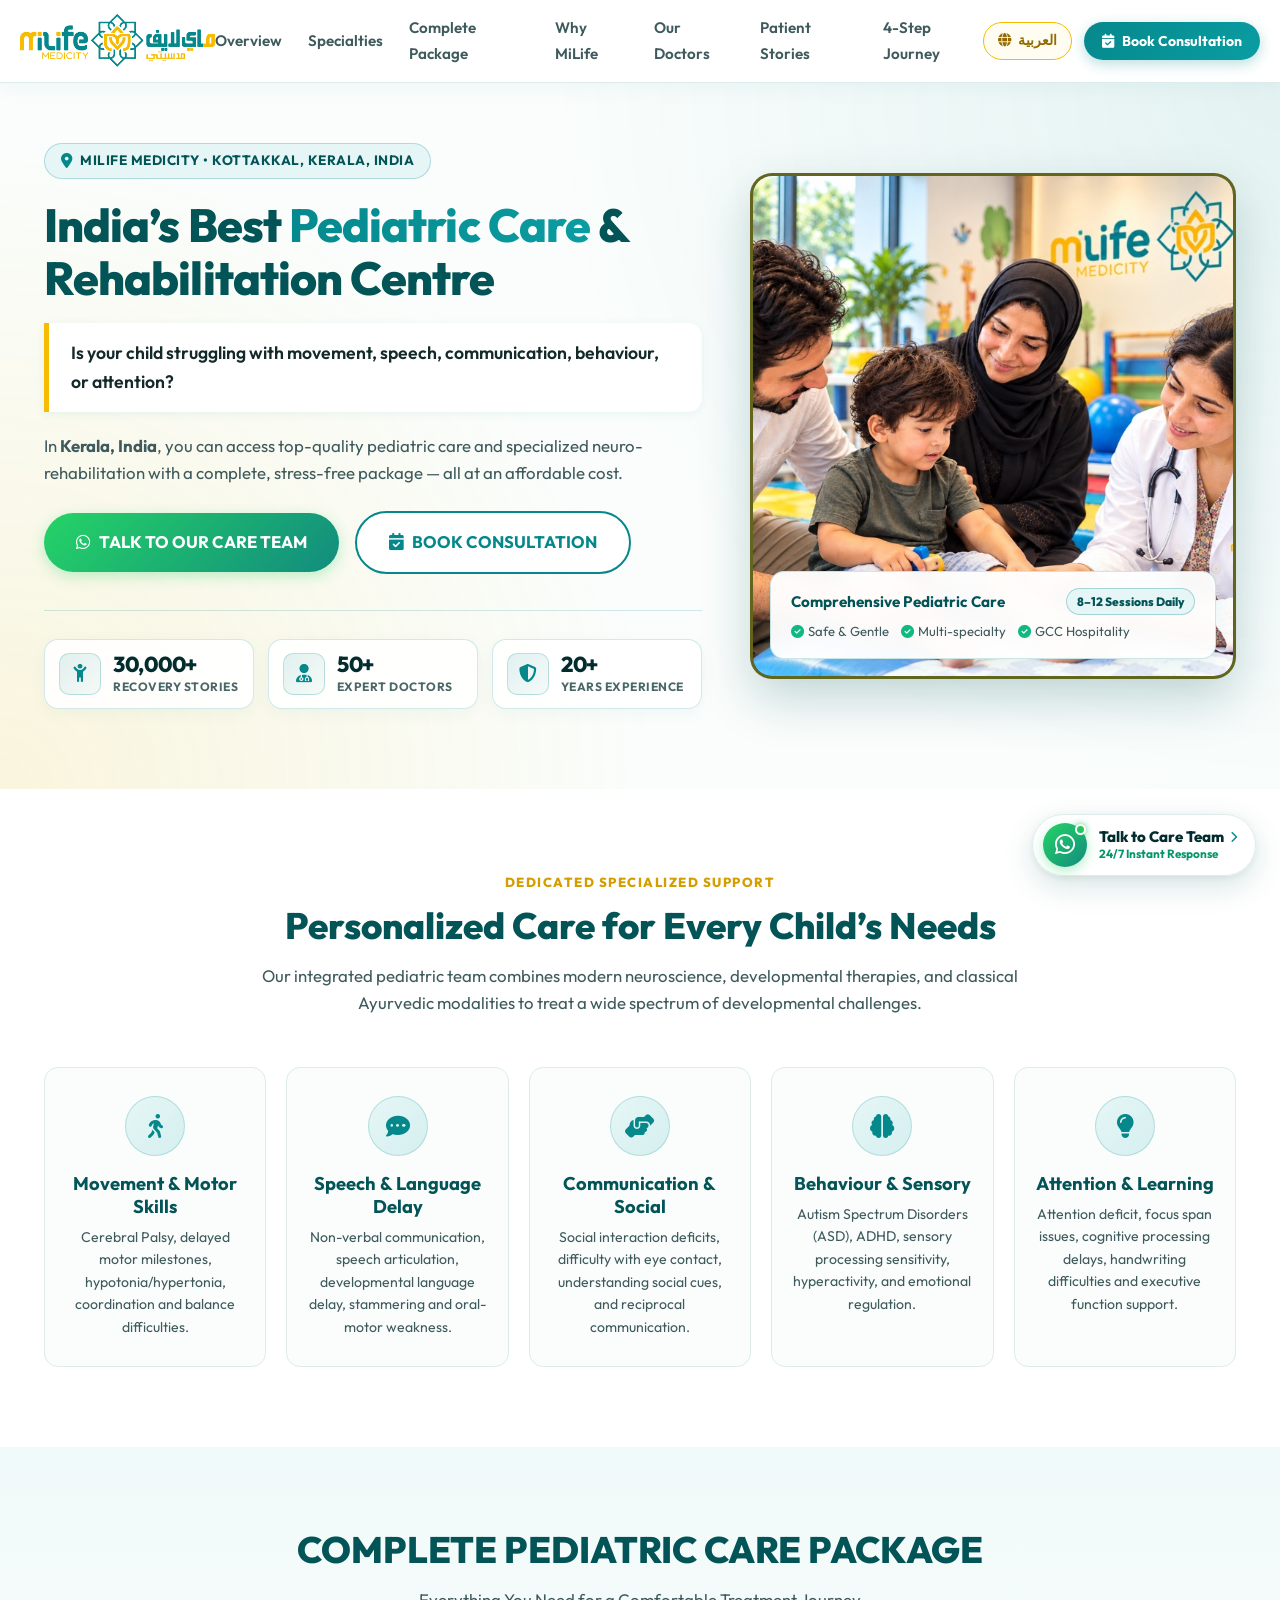
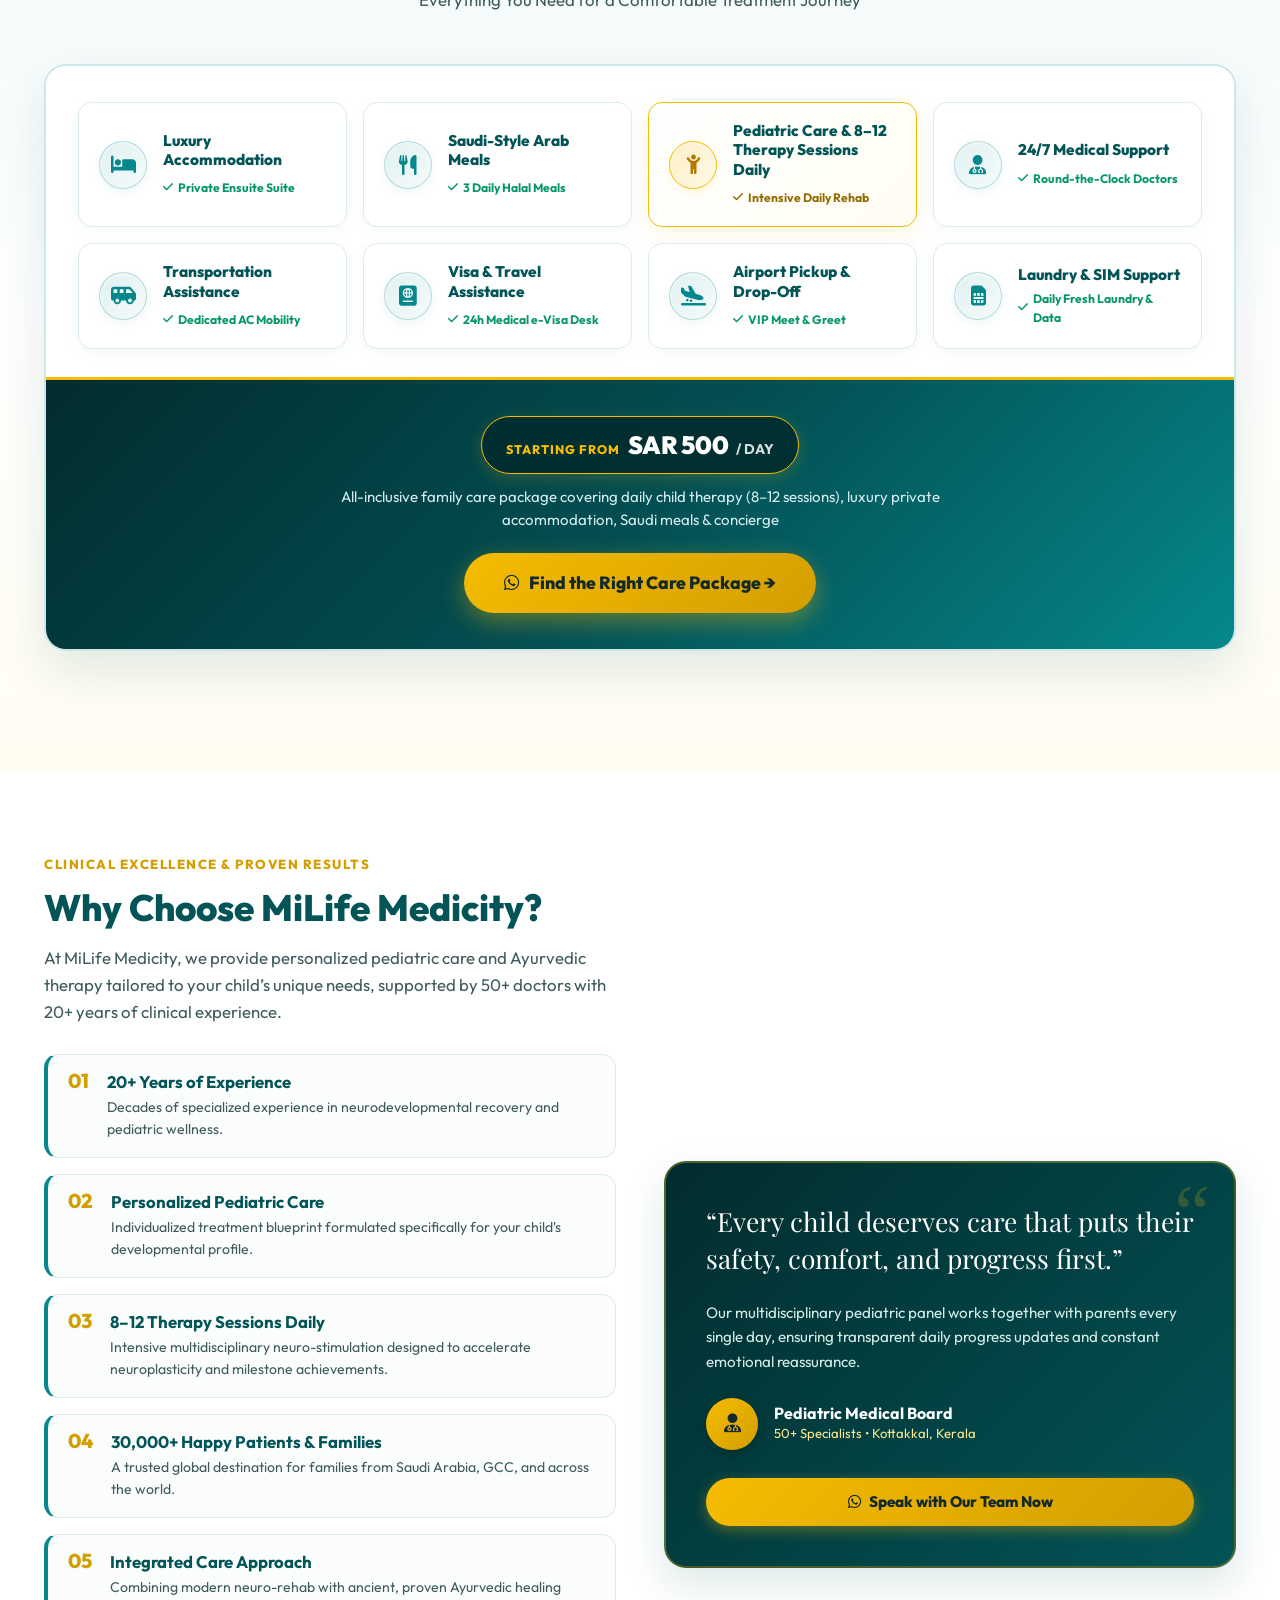
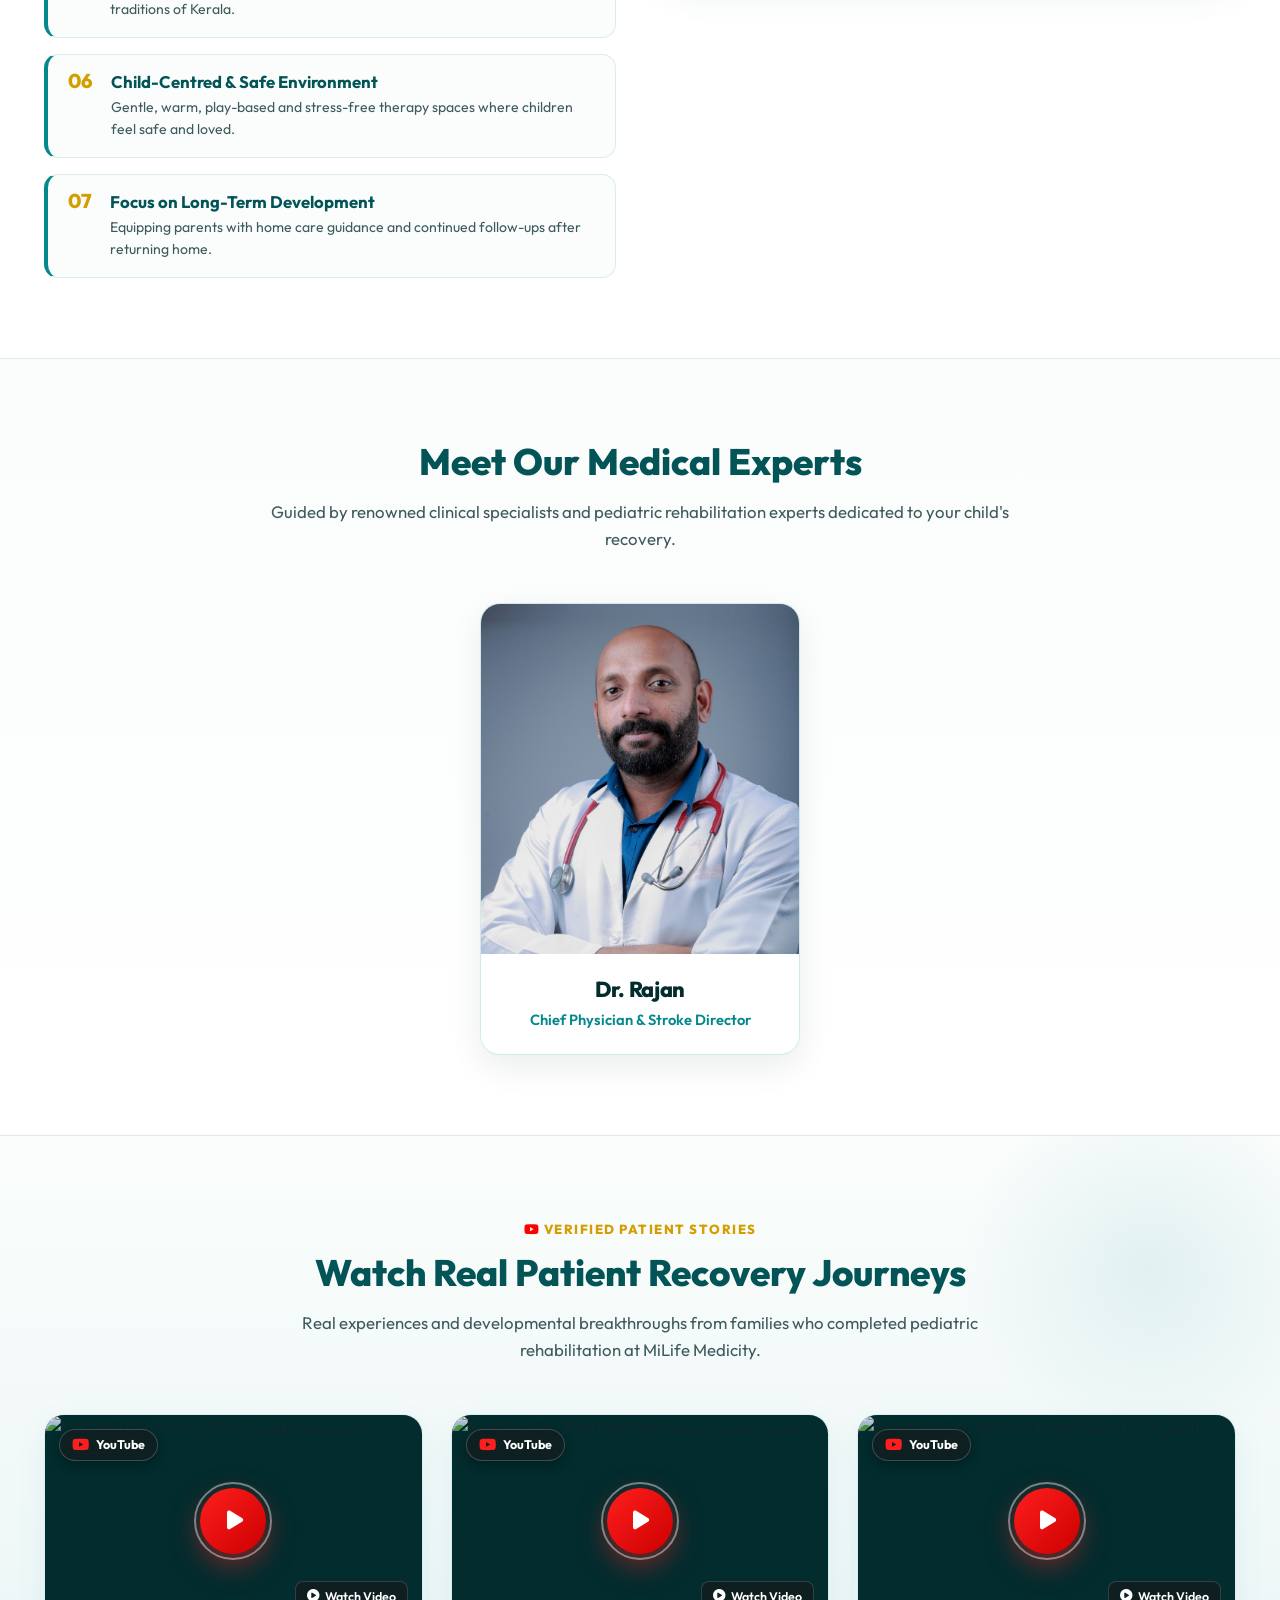
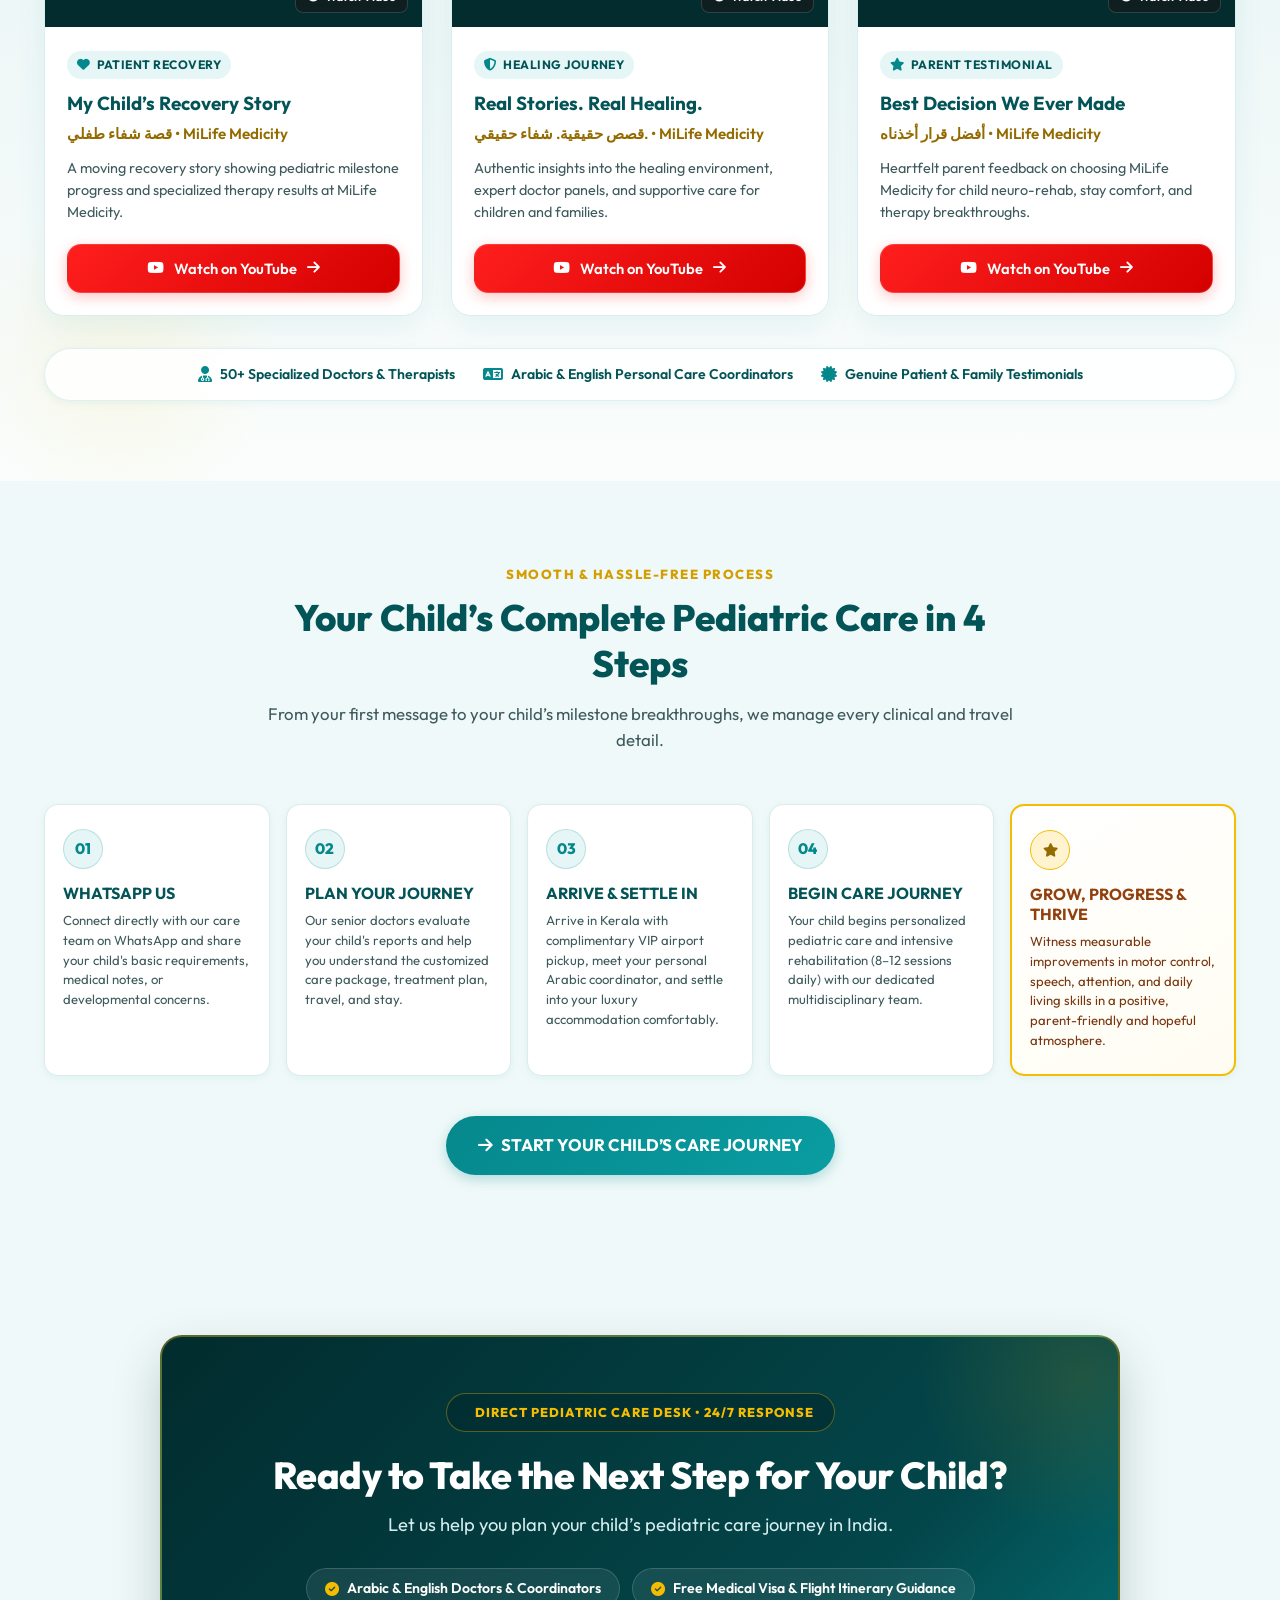
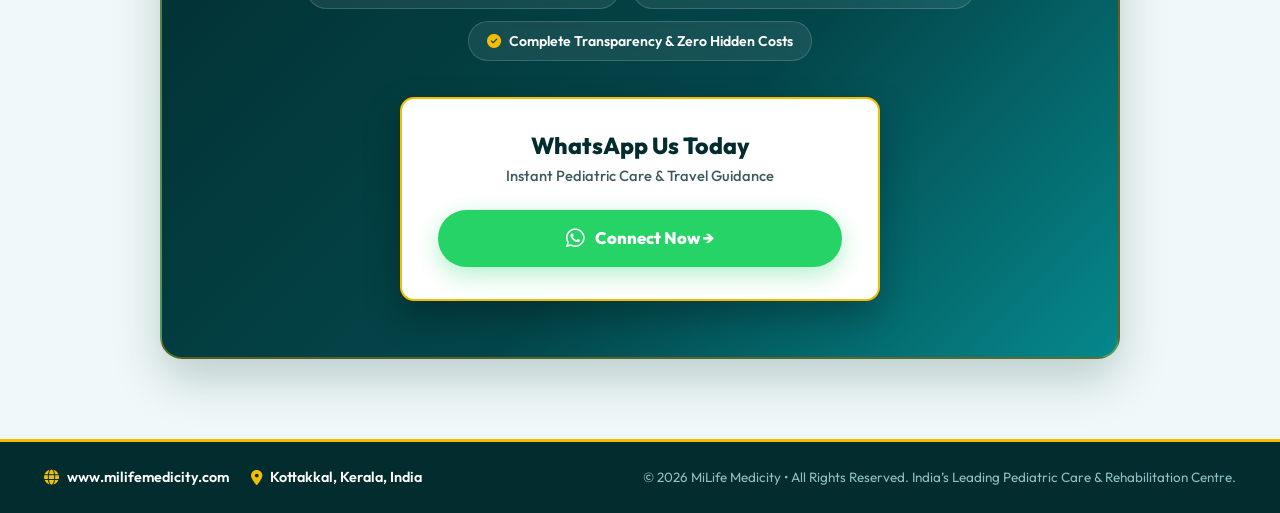
==== commit 8bd4f37f: "Remove tags/badges from doctors section" ====
--- a/index.html
+++ b/index.html
@@ -376,7 +376,6 @@
   <section class="section-padding doctors-section" id="doctors">
     <div class="container">
       <div class="section-header">
-        <span class="section-tag"><i class="fas fa-user-doctor"></i> Medical Leadership &amp; Specialists</span>
         <h2 class="section-title">Meet Our Medical Experts</h2>
         <p class="section-subtitle">
           Guided by renowned clinical specialists and pediatric rehabilitation experts dedicated to your child's recovery.
@@ -388,9 +387,6 @@
         <div class="doctor-profile-card">
           <div class="doctor-card-media">
             <img src="assets/images/dr_rajan.jpg" alt="Dr. Rajan - Chief Physician &amp; Stroke Director" class="doctor-portrait-img" loading="lazy">
-            <div class="doctor-badge-floating">
-              <i class="fas fa-certificate"></i> Chief Physician
-            </div>
           </div>
           <div class="doctor-card-body">
             <h3 class="doctor-name">Dr. Rajan</h3>
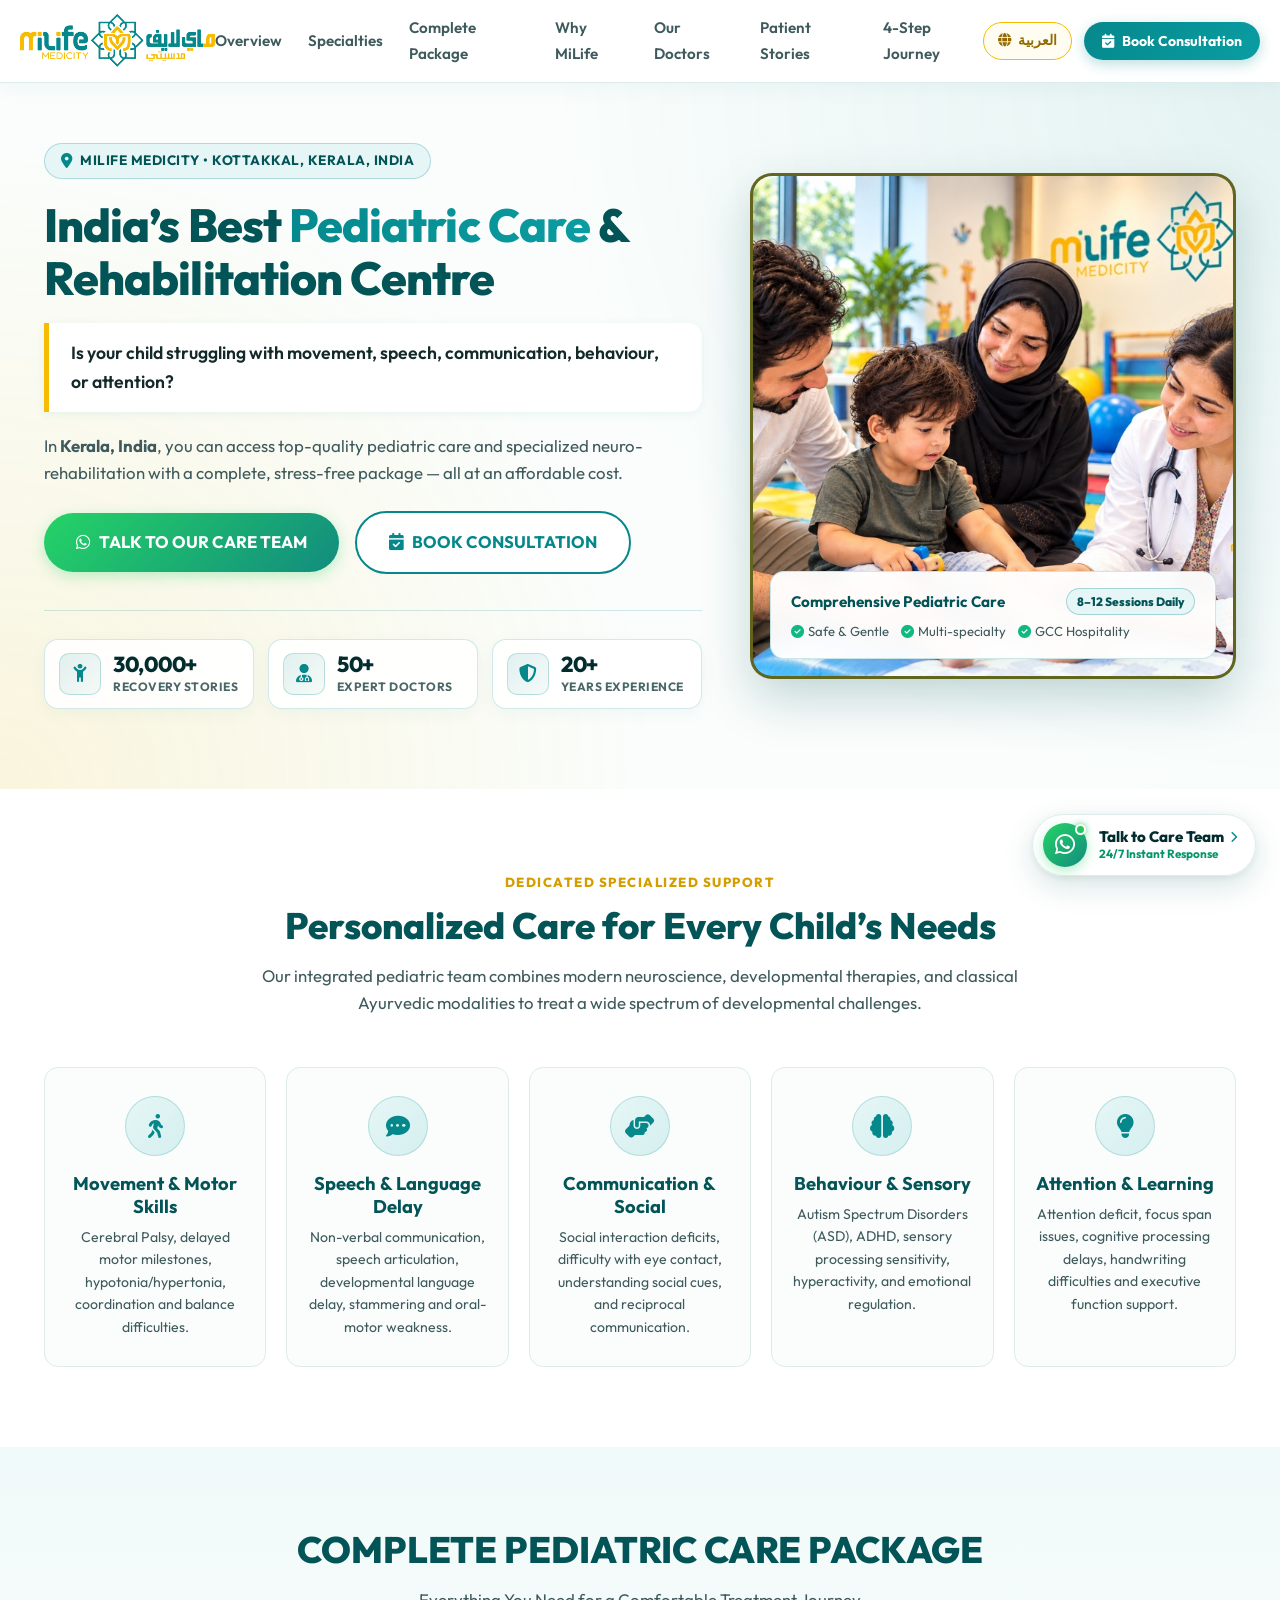
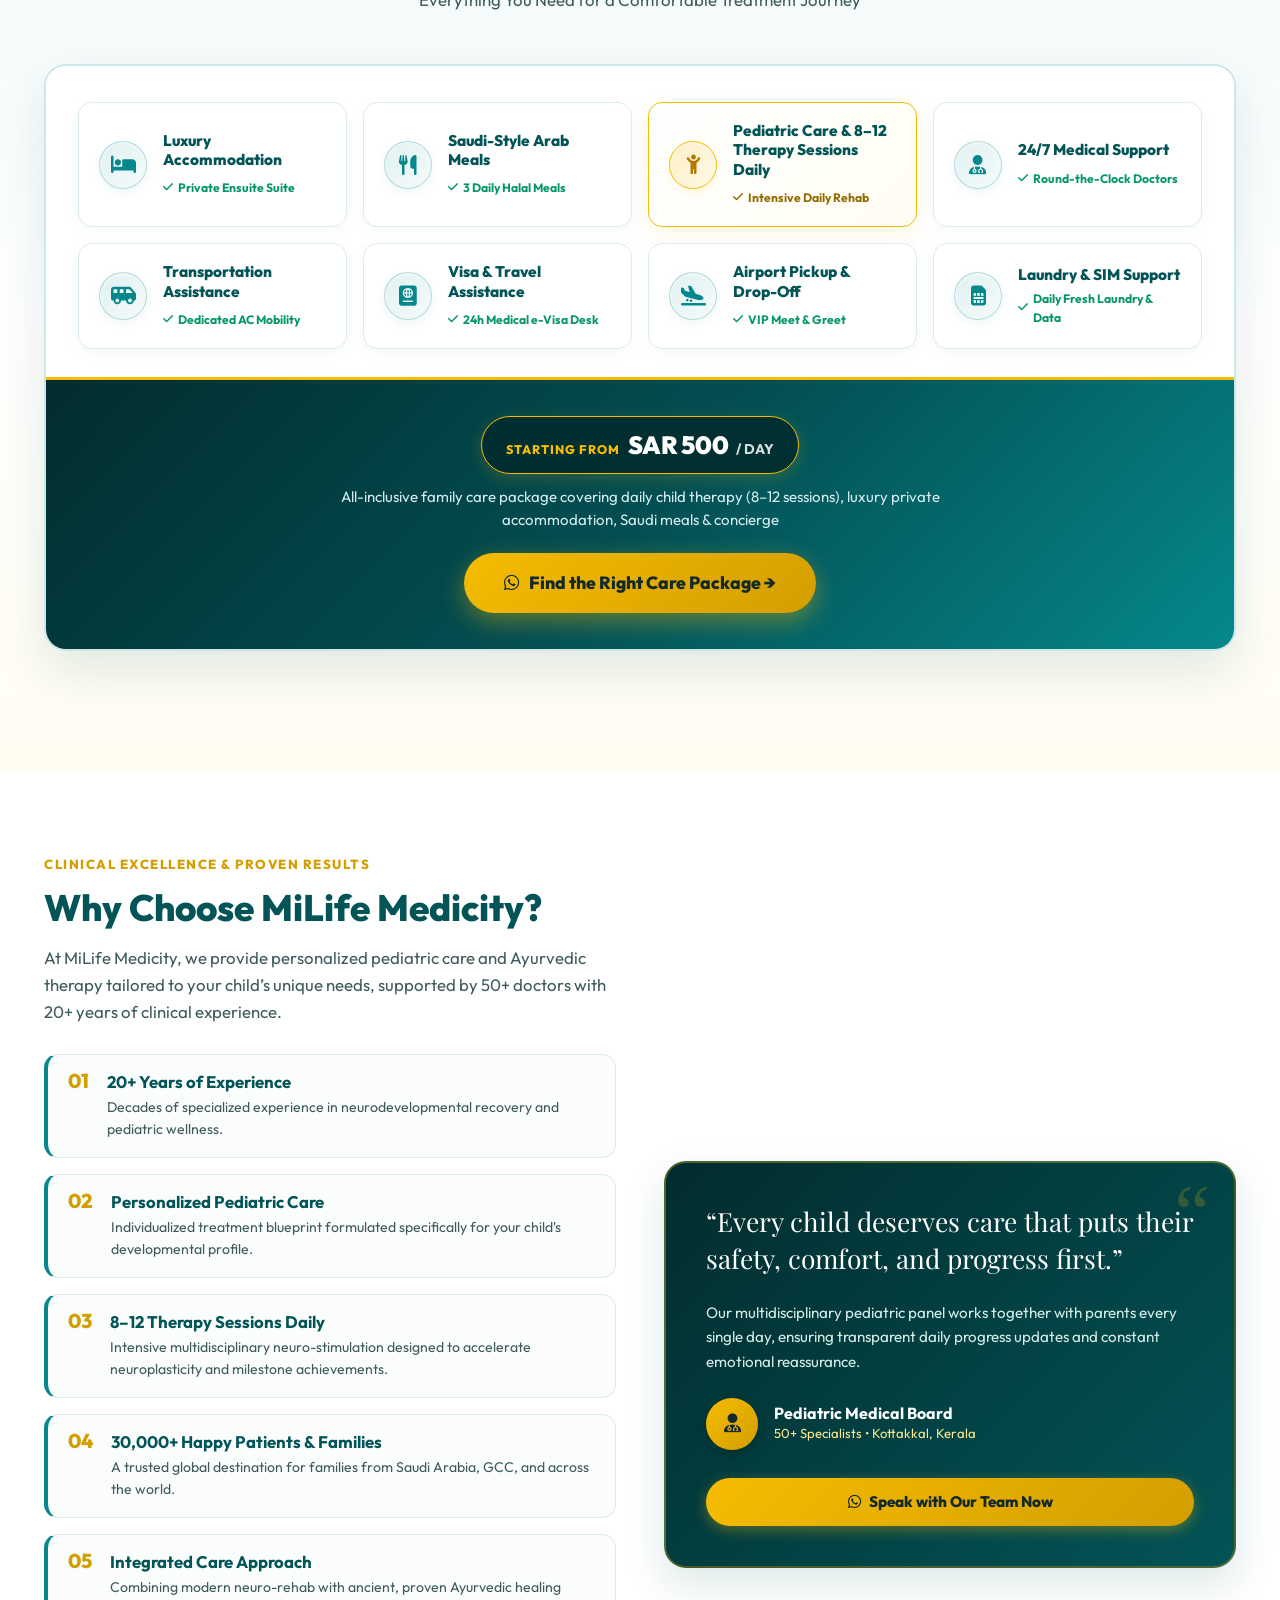
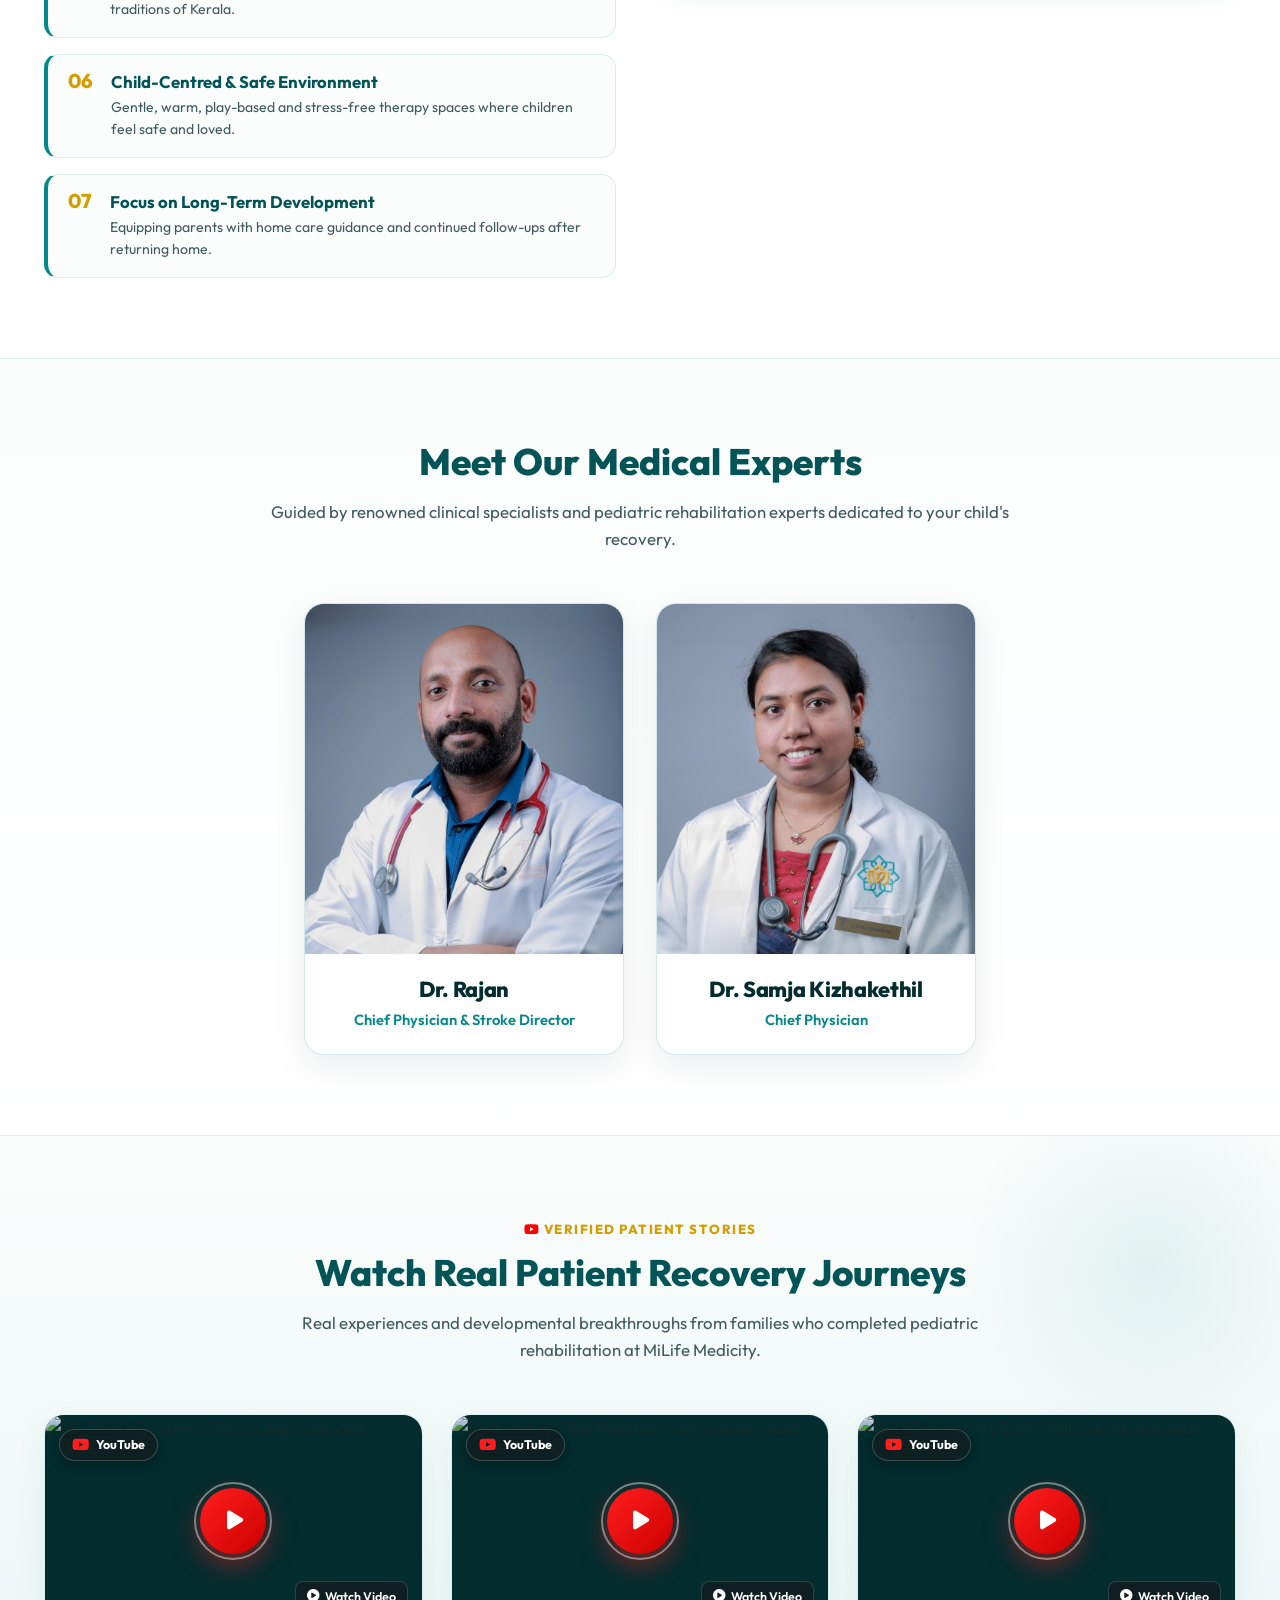
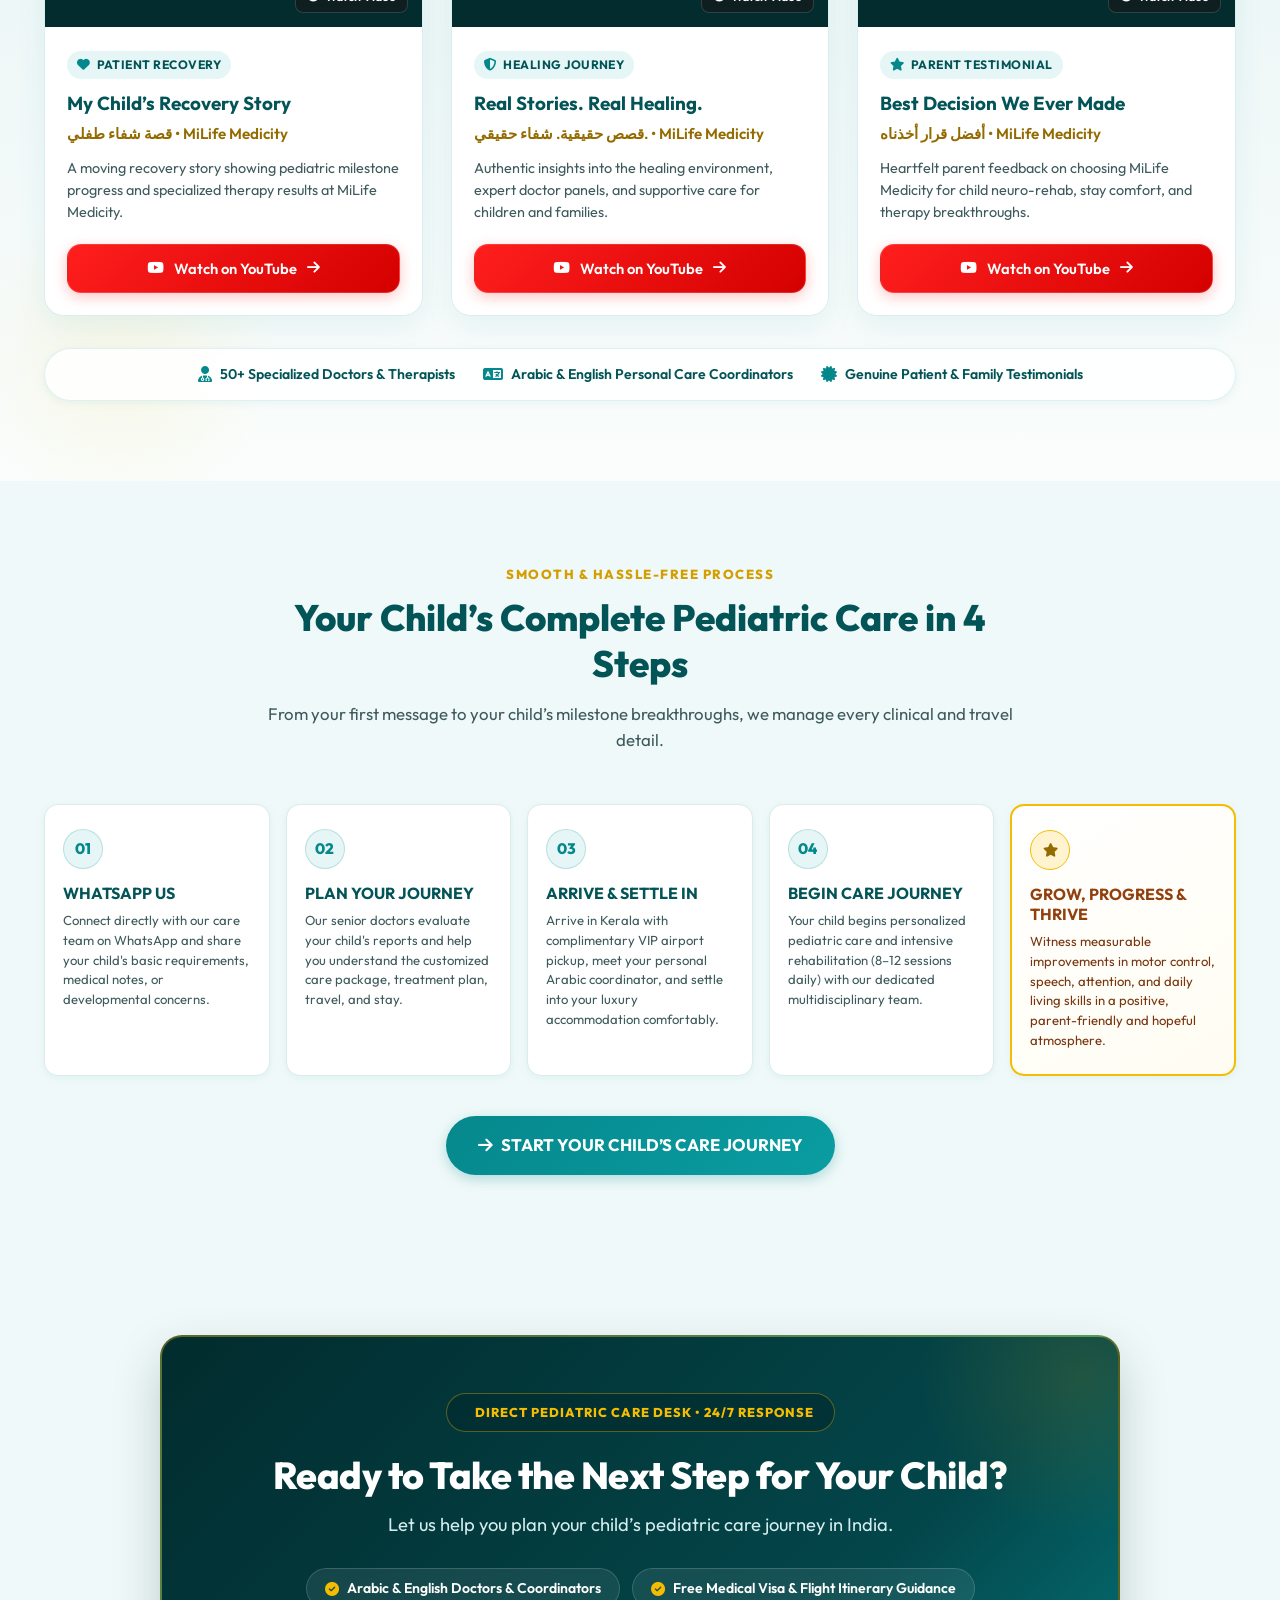
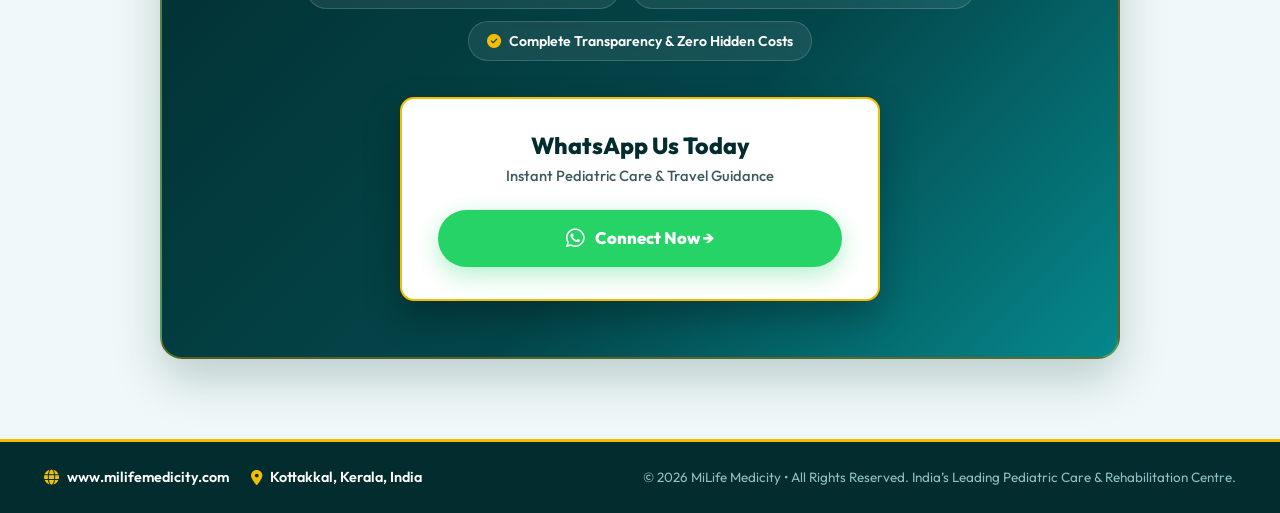
==== commit 908b3eb4: "Add Dr. Samja Kizhakethil to Our Doctors section" ====
--- a/index.html
+++ b/index.html
@@ -393,6 +393,17 @@
             <p class="doctor-designation">Chief Physician &amp; Stroke Director</p>
           </div>
         </div>
+
+        <!-- DR. SAMJA KIZHAKETHIL -->
+        <div class="doctor-profile-card">
+          <div class="doctor-card-media">
+            <img src="assets/images/dr_samja.jpg" alt="Dr. Samja Kizhakethil - Chief Physician" class="doctor-portrait-img" loading="lazy">
+          </div>
+          <div class="doctor-card-body">
+            <h3 class="doctor-name">Dr. Samja Kizhakethil</h3>
+            <p class="doctor-designation">Chief Physician</p>
+          </div>
+        </div>
       </div>
     </div>
   </section>
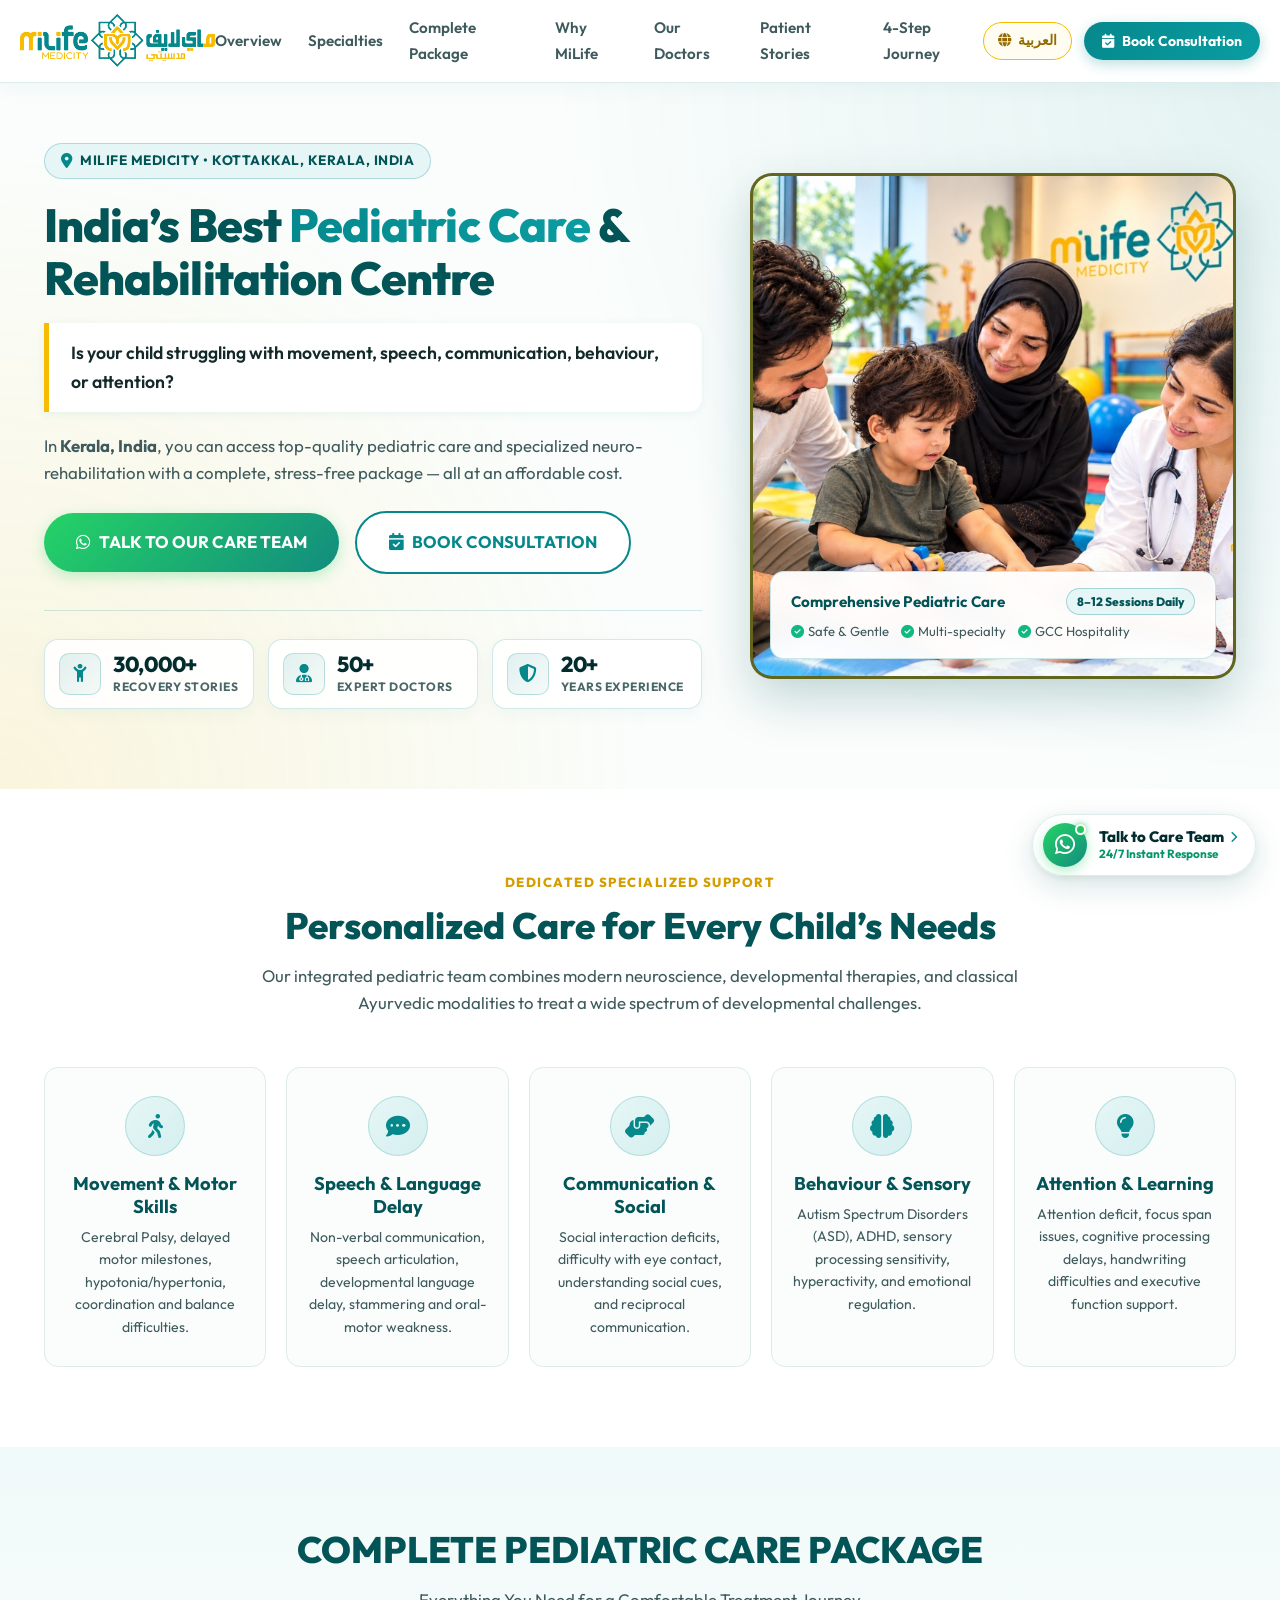
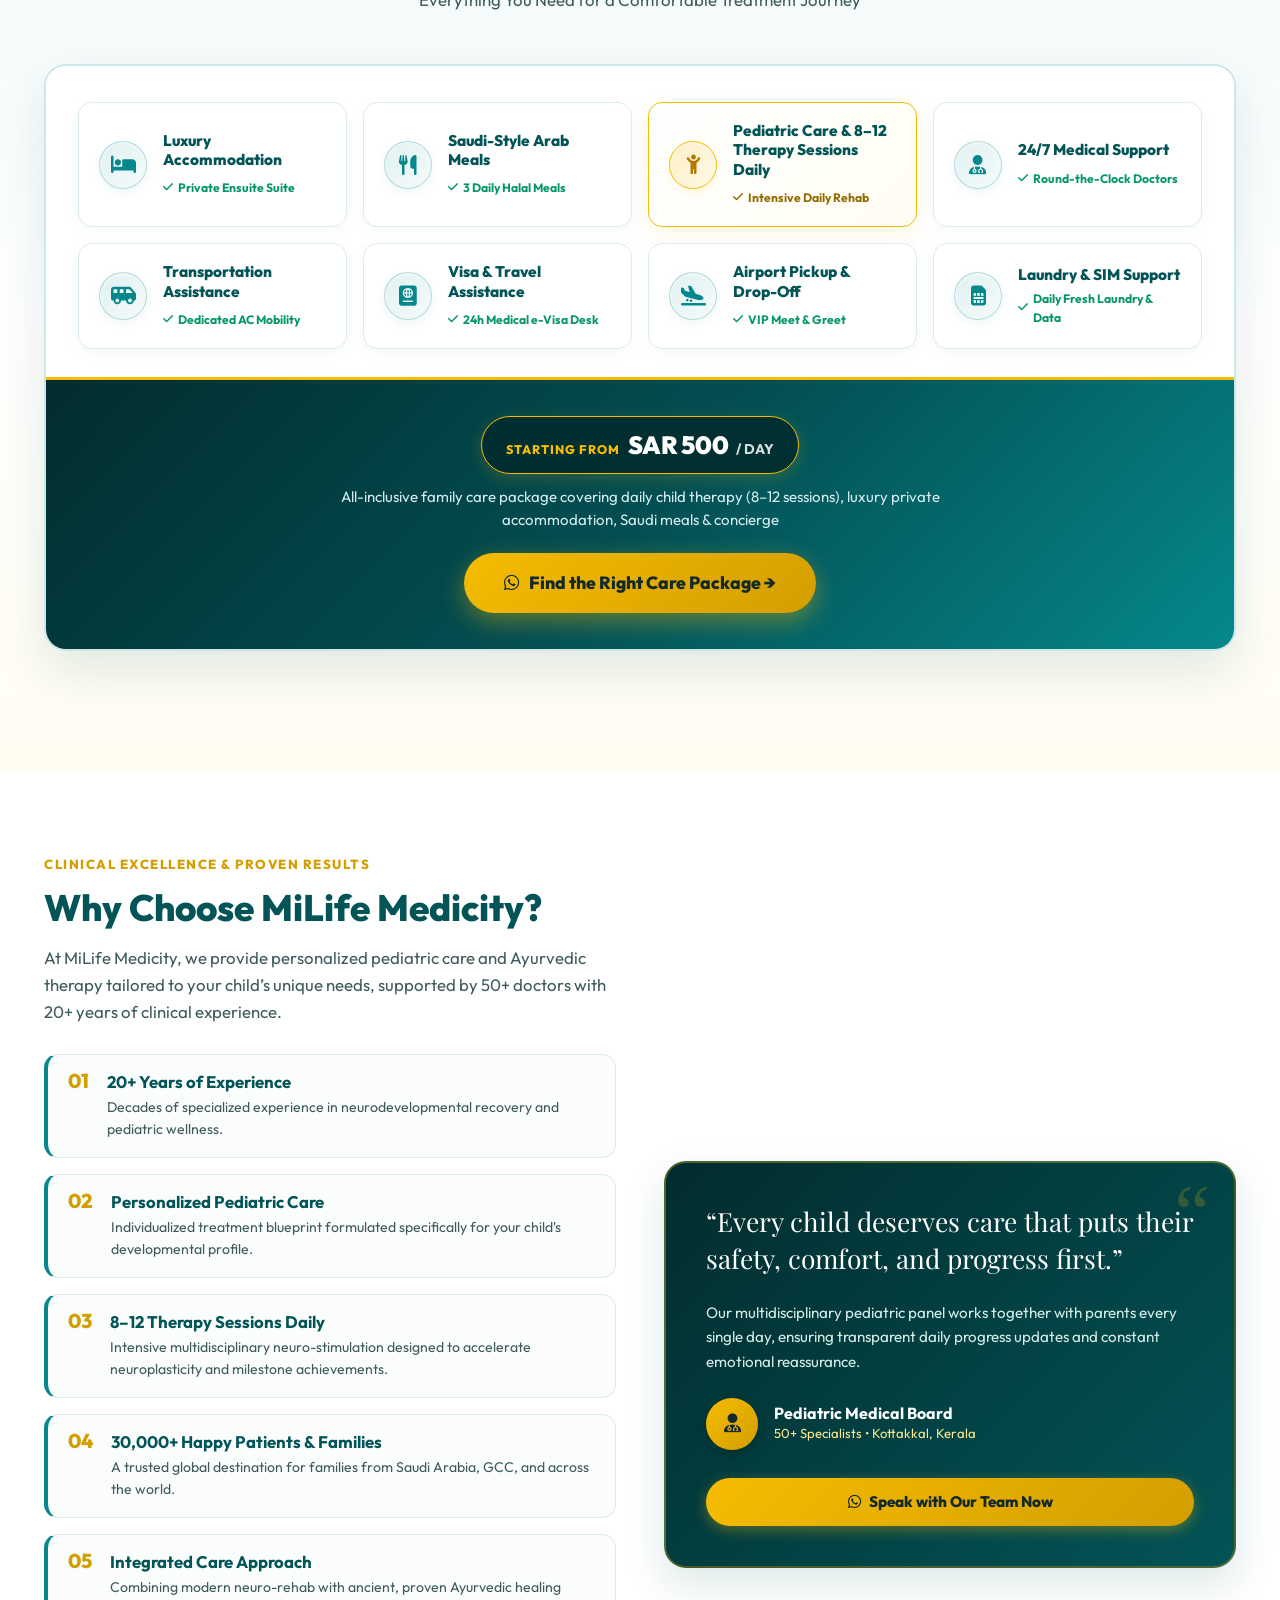
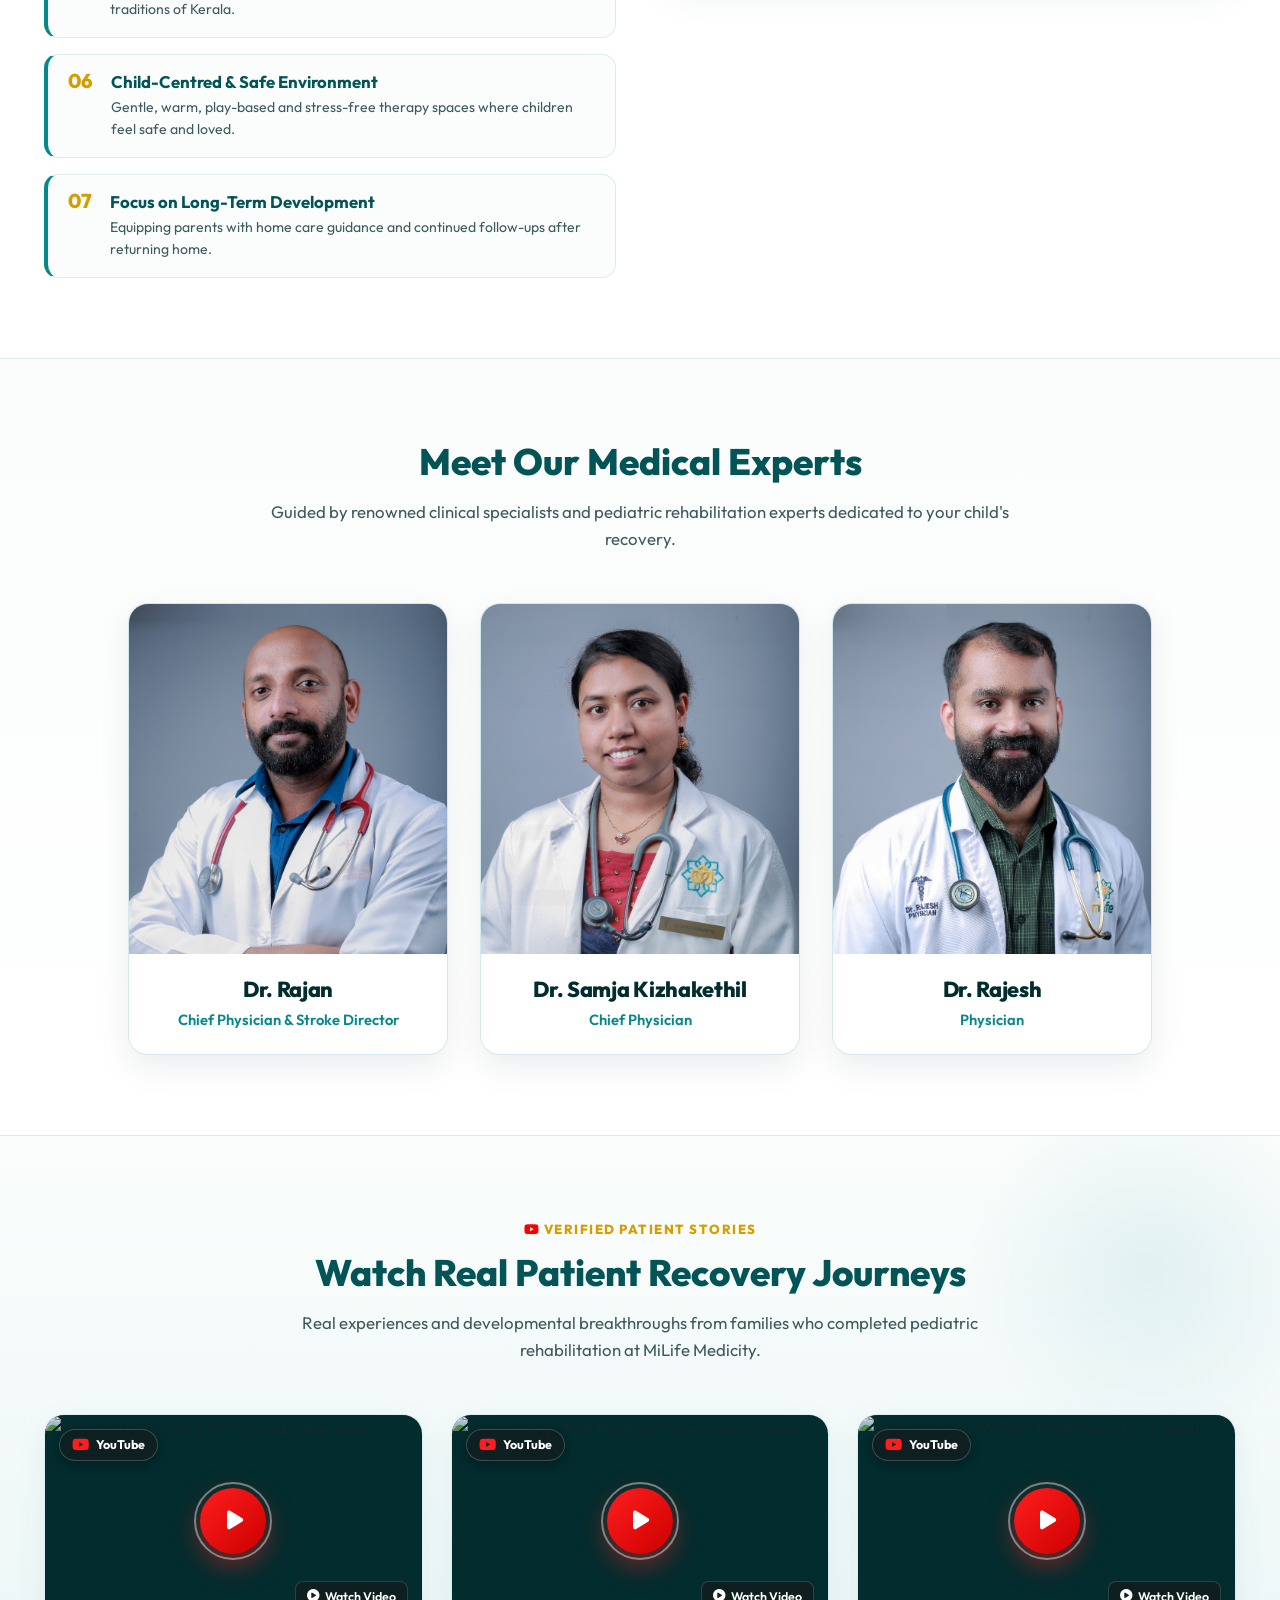
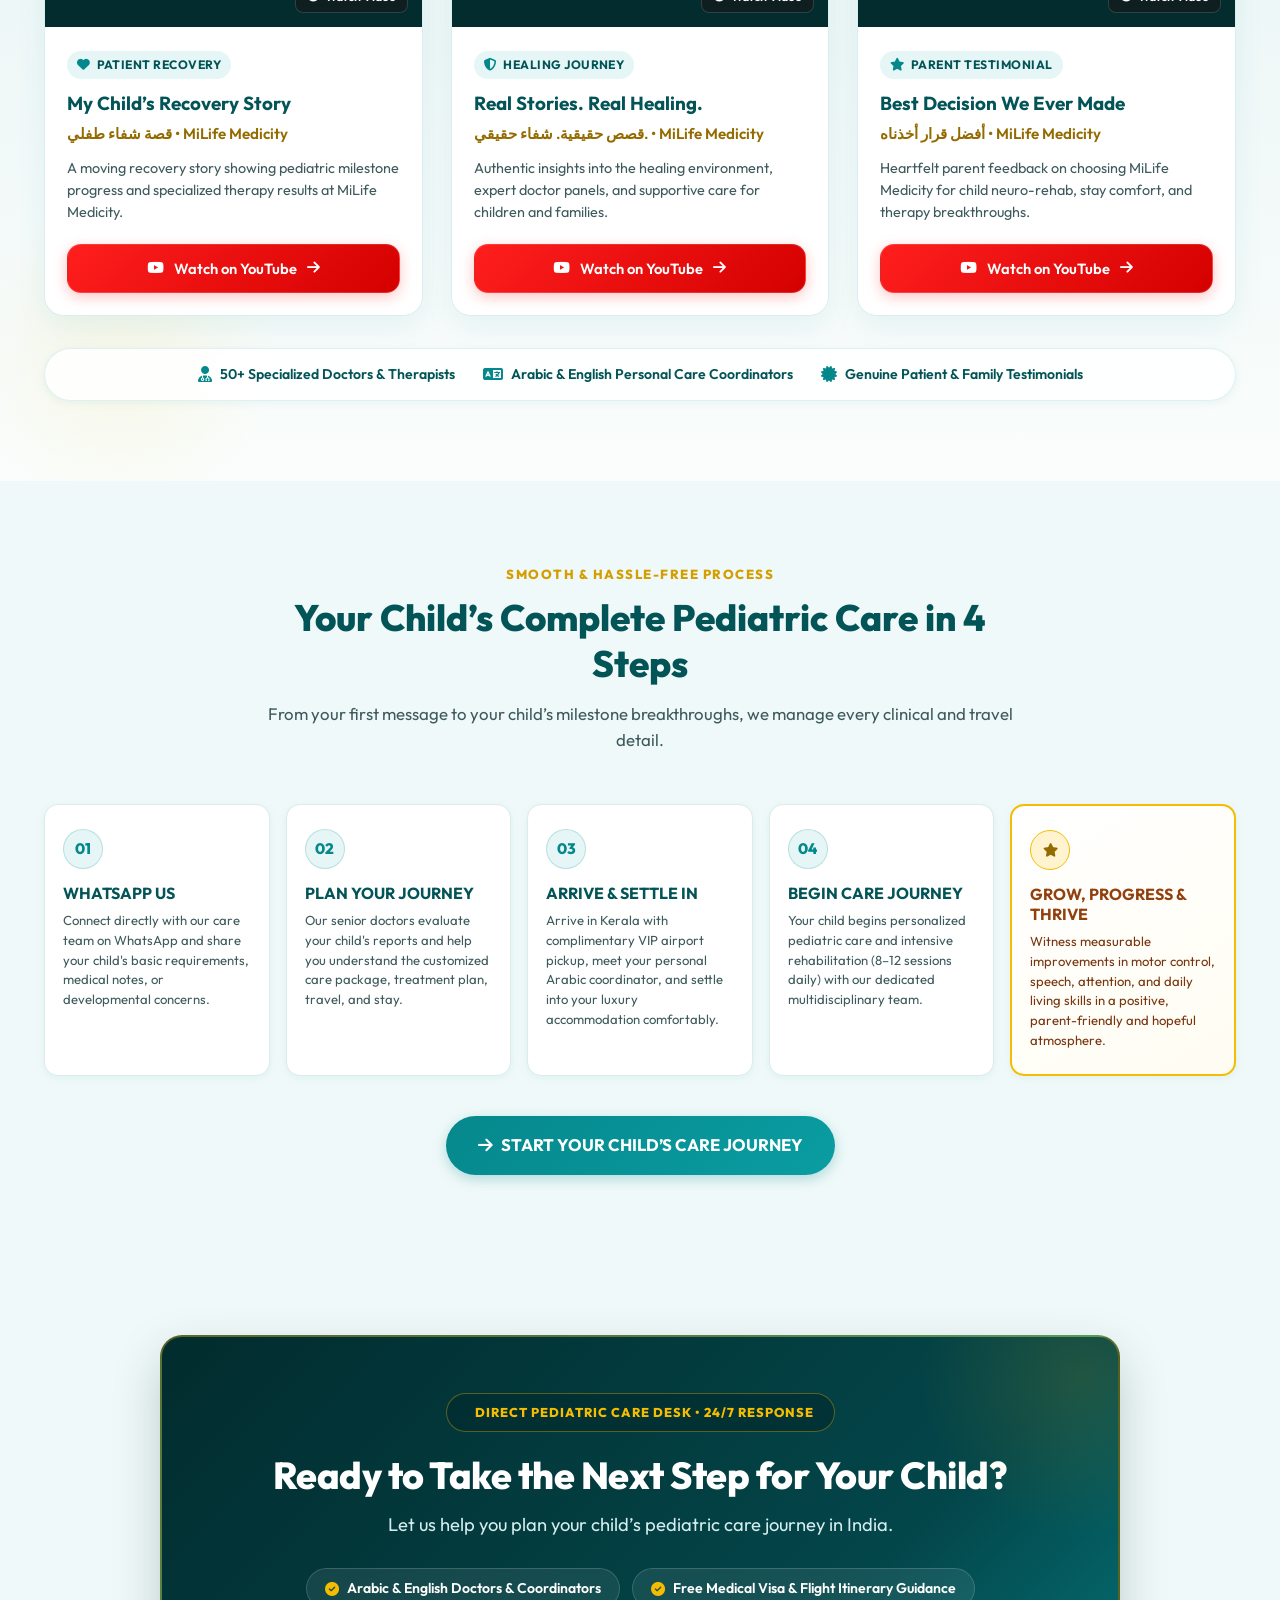
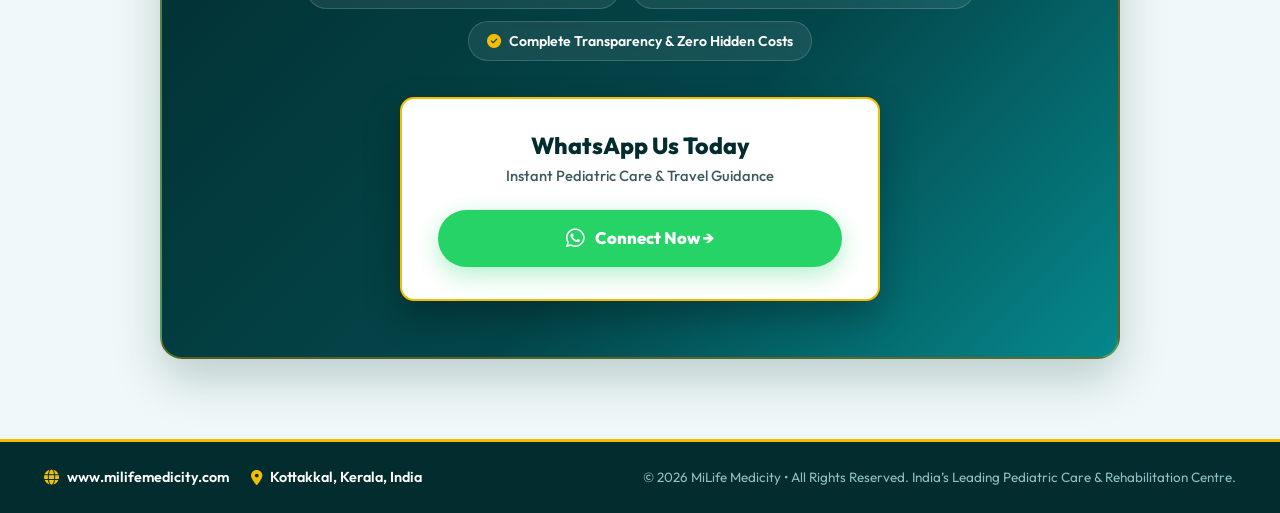
==== commit 46acfdf2: "Add Dr. Rajesh to Our Doctors section" ====
--- a/index.html
+++ b/index.html
@@ -404,6 +404,17 @@
             <p class="doctor-designation">Chief Physician</p>
           </div>
         </div>
+
+        <!-- DR. RAJESH -->
+        <div class="doctor-profile-card">
+          <div class="doctor-card-media">
+            <img src="assets/images/dr_rajesh.jpg" alt="Dr. Rajesh - Physician" class="doctor-portrait-img" loading="lazy">
+          </div>
+          <div class="doctor-card-body">
+            <h3 class="doctor-name">Dr. Rajesh</h3>
+            <p class="doctor-designation">Physician</p>
+          </div>
+        </div>
       </div>
     </div>
   </section>
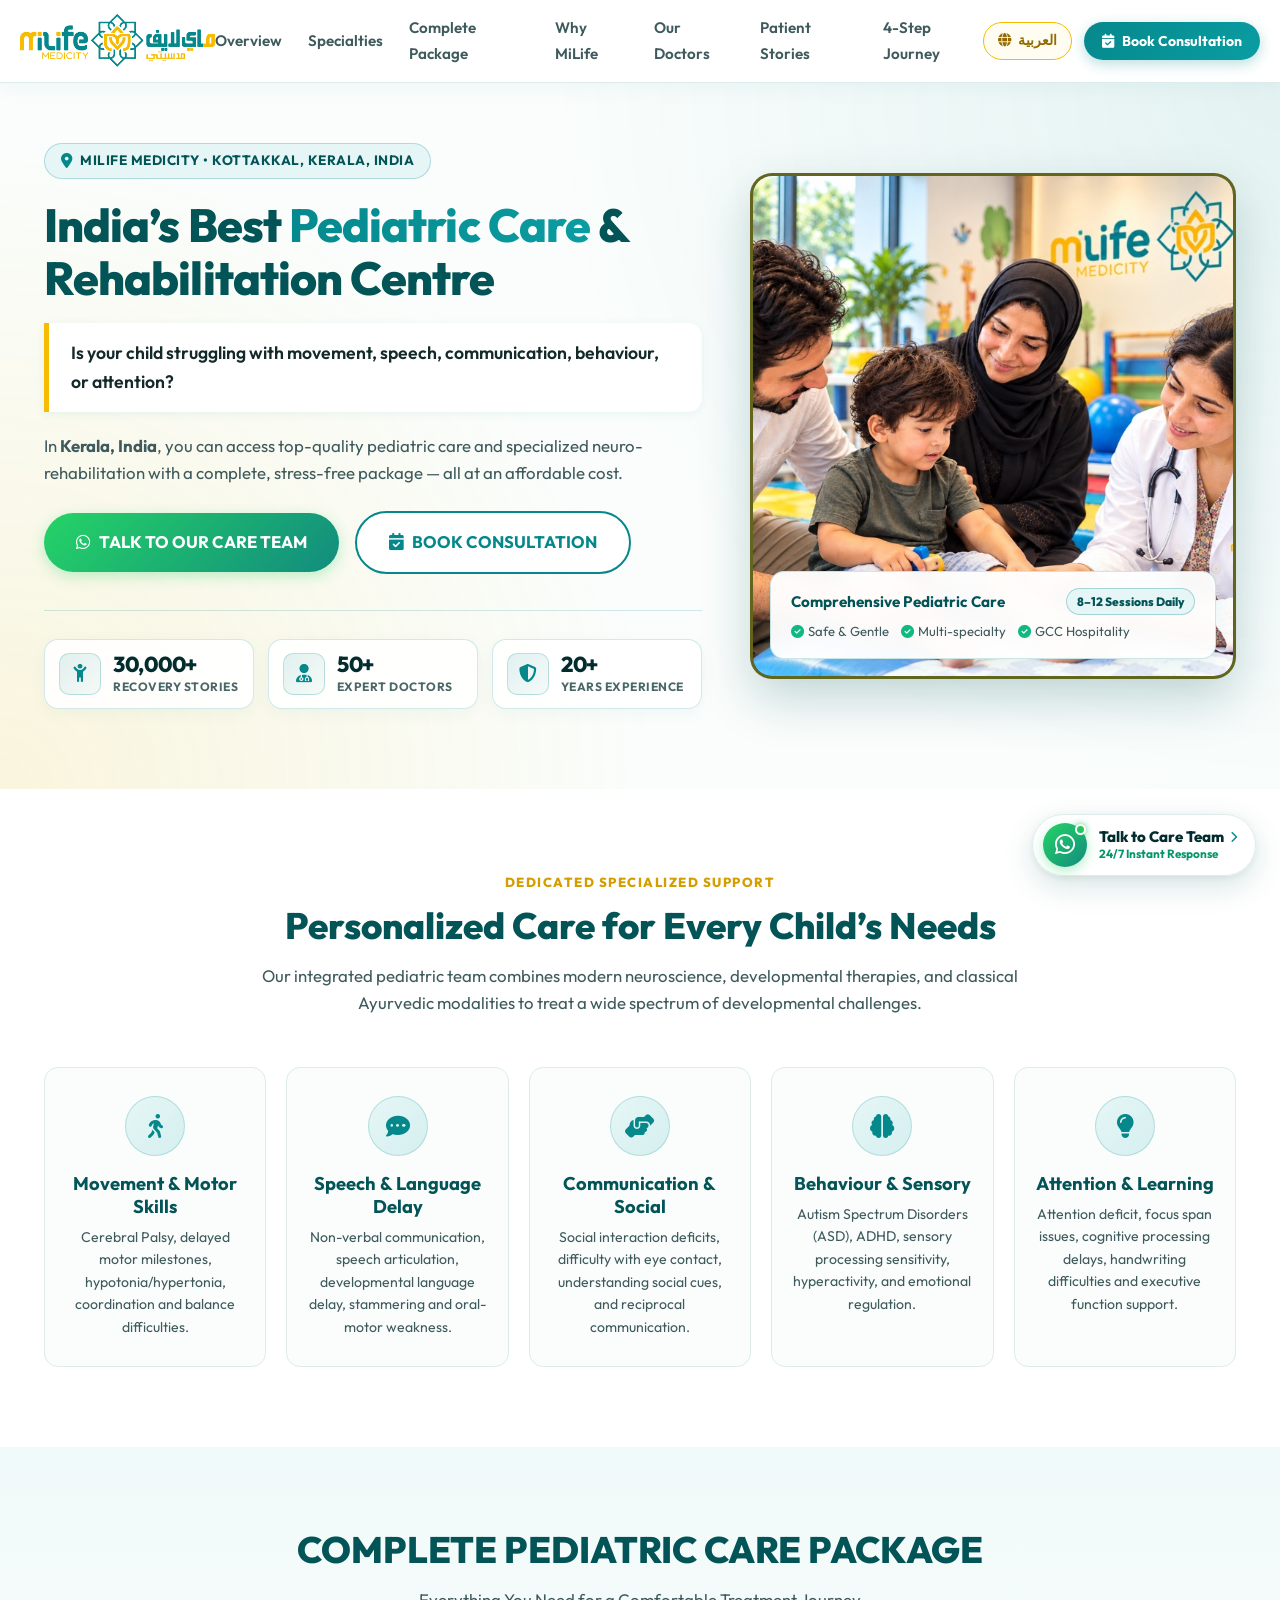
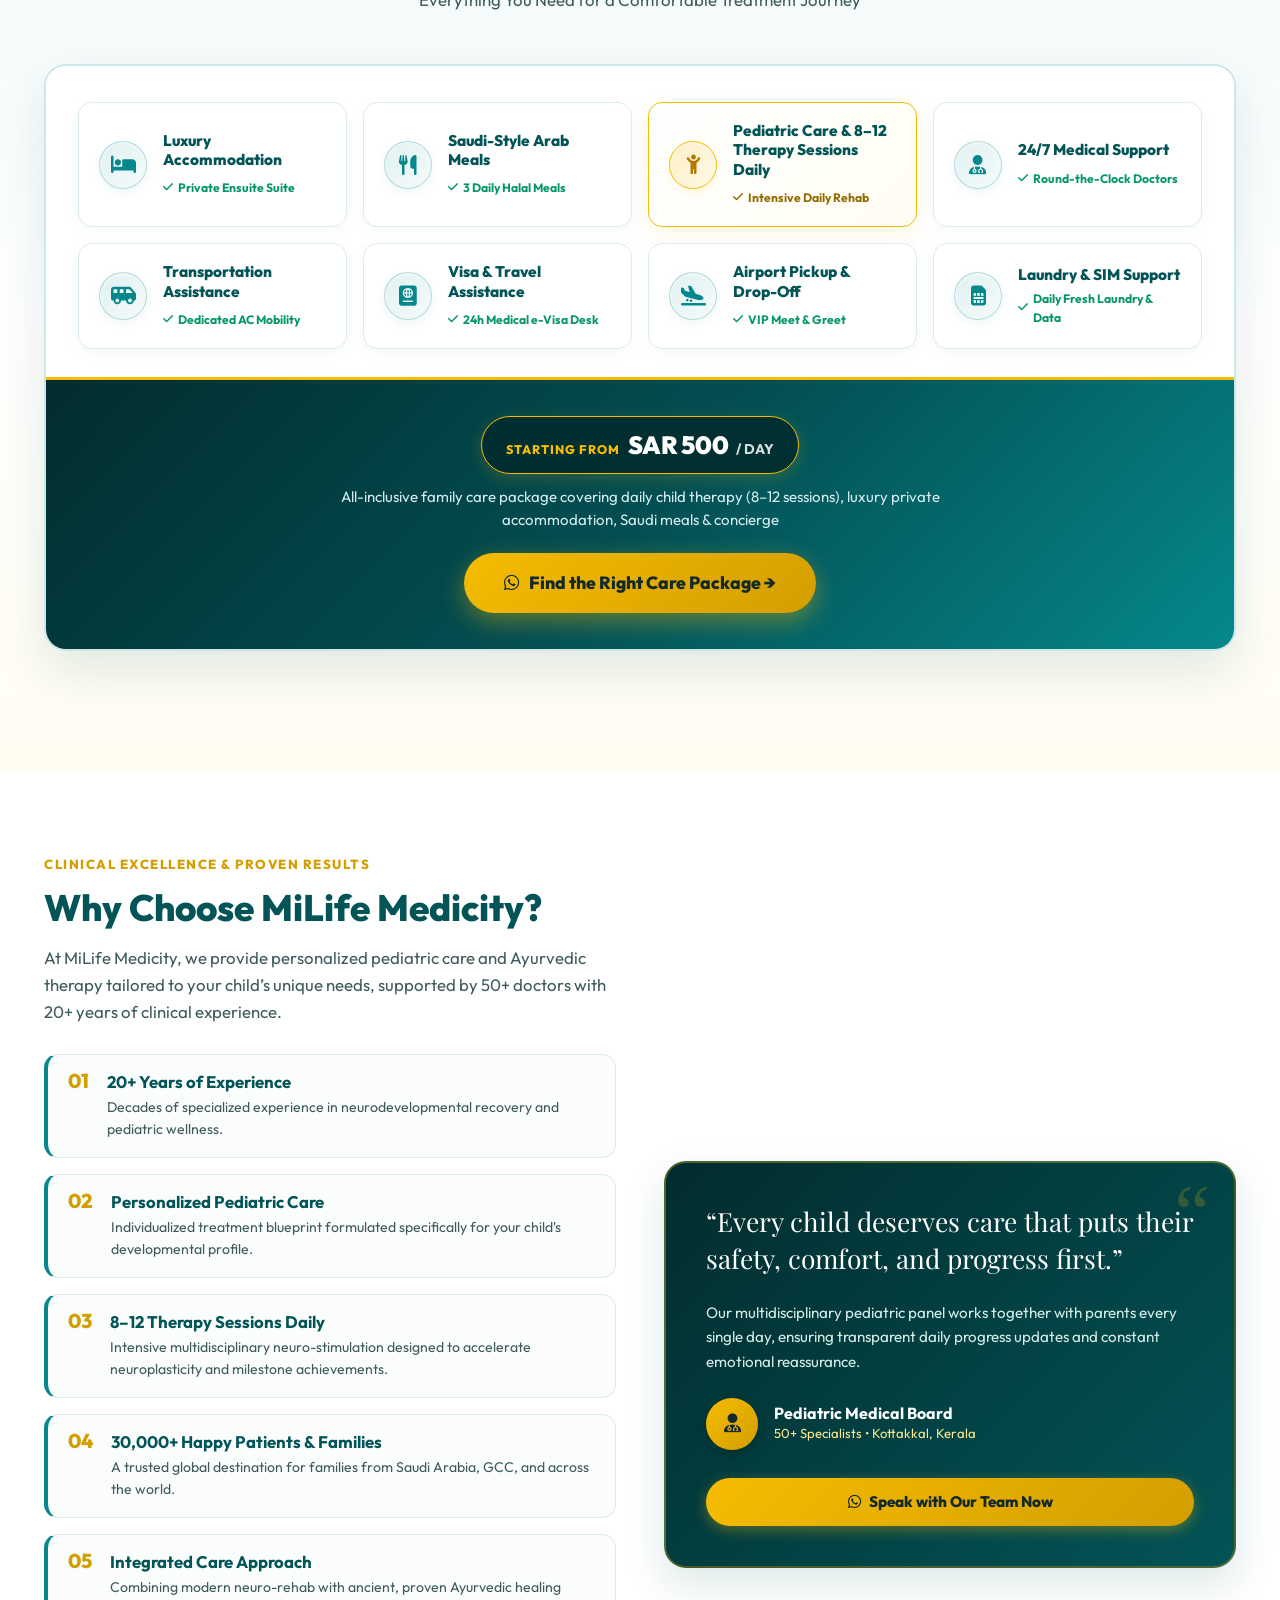
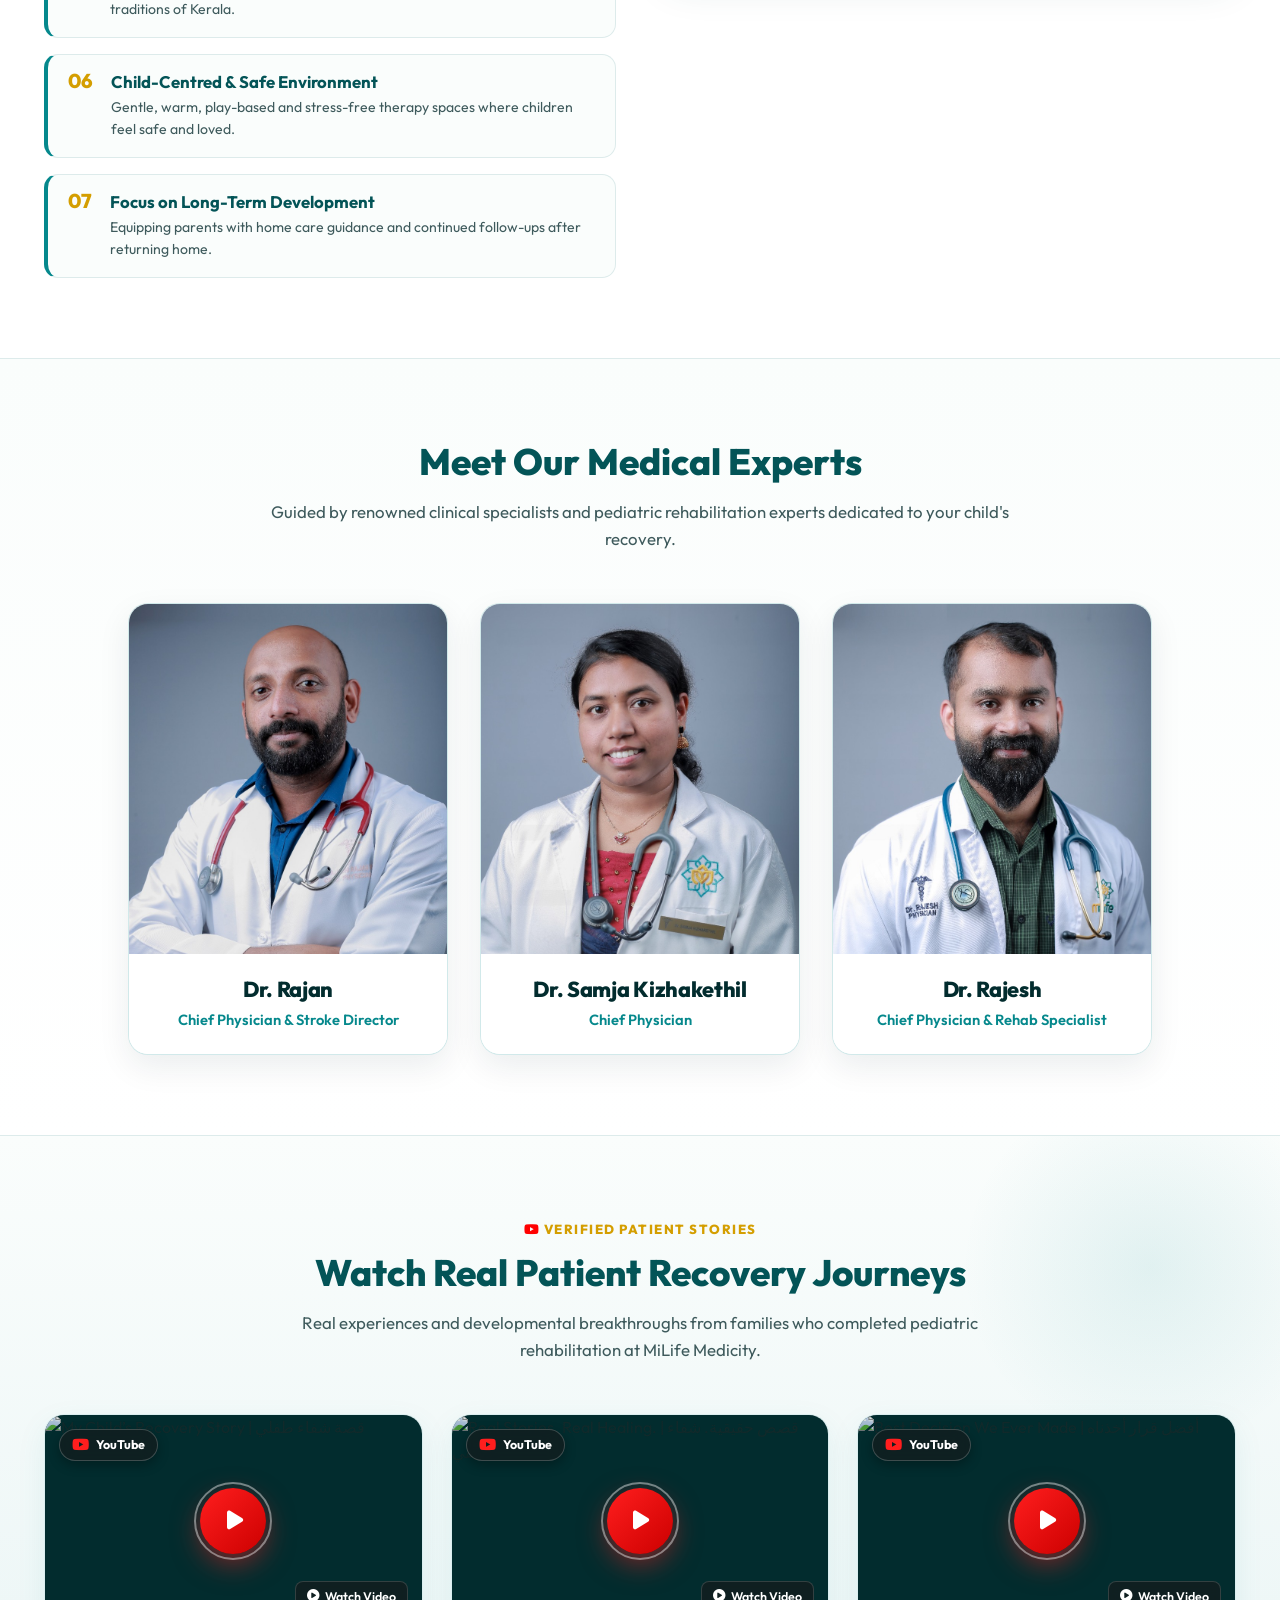
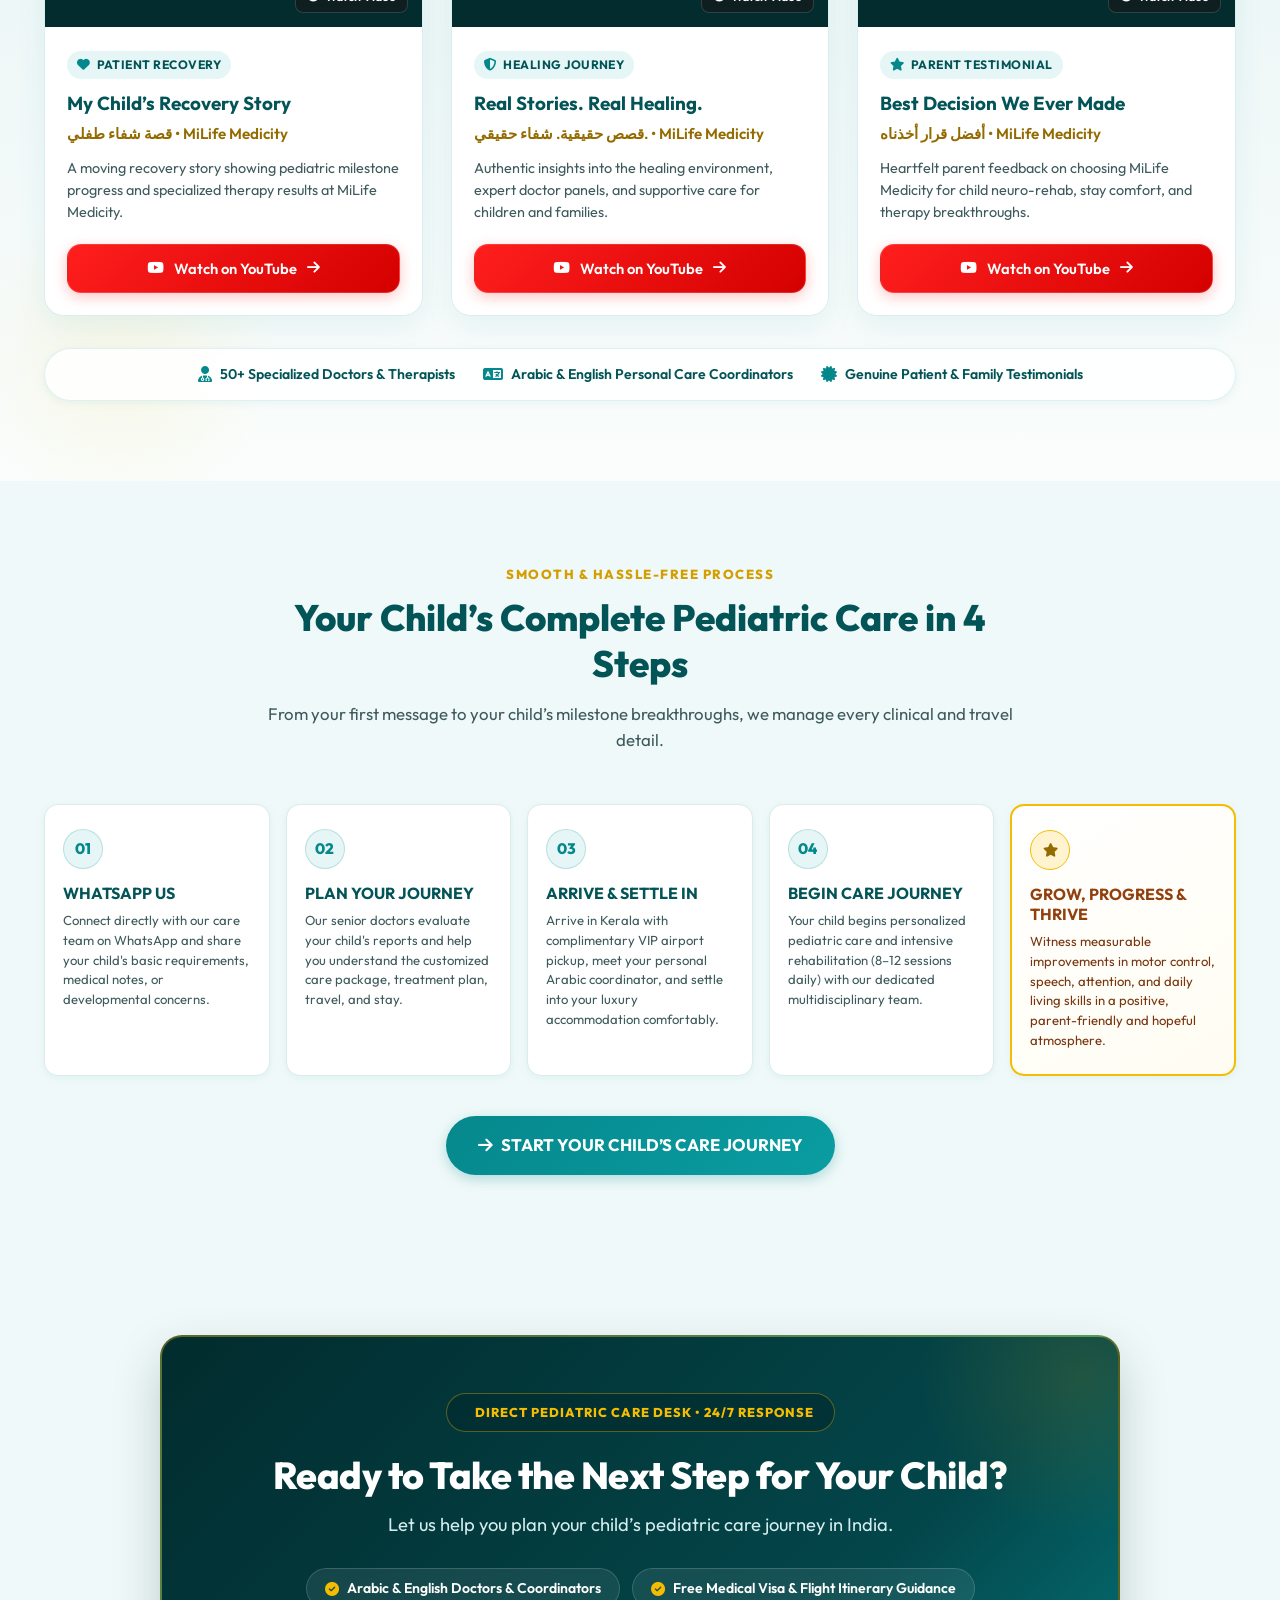
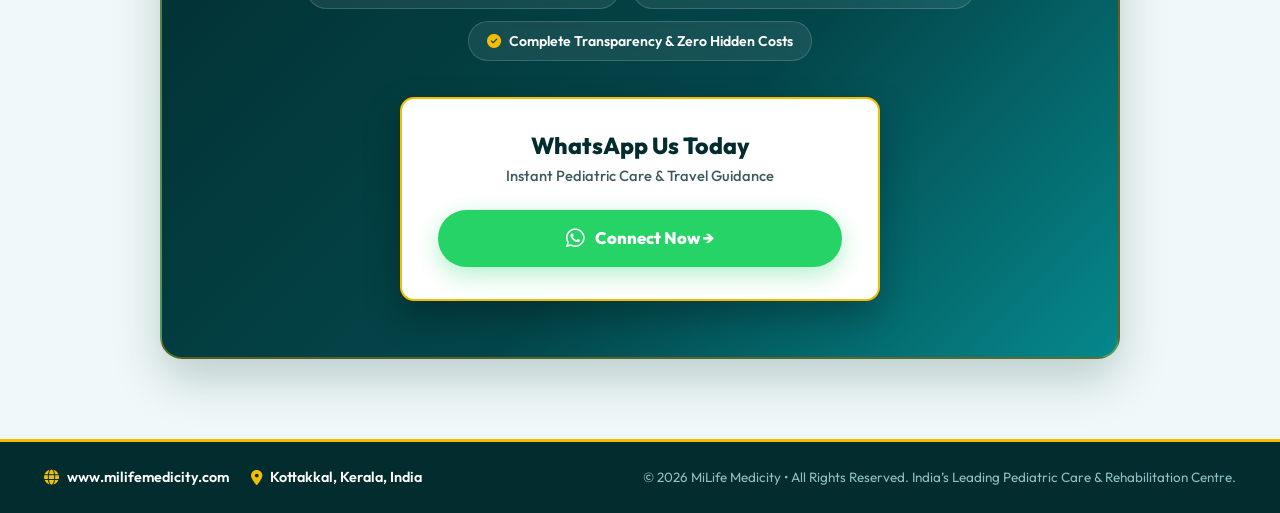
==== commit 2059282a: "Update Dr. Rajesh designation to Chief Physician & Rehab Specialist" ====
--- a/index.html
+++ b/index.html
@@ -408,11 +408,11 @@
         <!-- DR. RAJESH -->
         <div class="doctor-profile-card">
           <div class="doctor-card-media">
-            <img src="assets/images/dr_rajesh.jpg" alt="Dr. Rajesh - Physician" class="doctor-portrait-img" loading="lazy">
+            <img src="assets/images/dr_rajesh.jpg" alt="Dr. Rajesh - Chief Physician &amp; Rehab Specialist" class="doctor-portrait-img" loading="lazy">
           </div>
           <div class="doctor-card-body">
             <h3 class="doctor-name">Dr. Rajesh</h3>
-            <p class="doctor-designation">Physician</p>
+            <p class="doctor-designation">Chief Physician &amp; Rehab Specialist</p>
           </div>
         </div>
       </div>
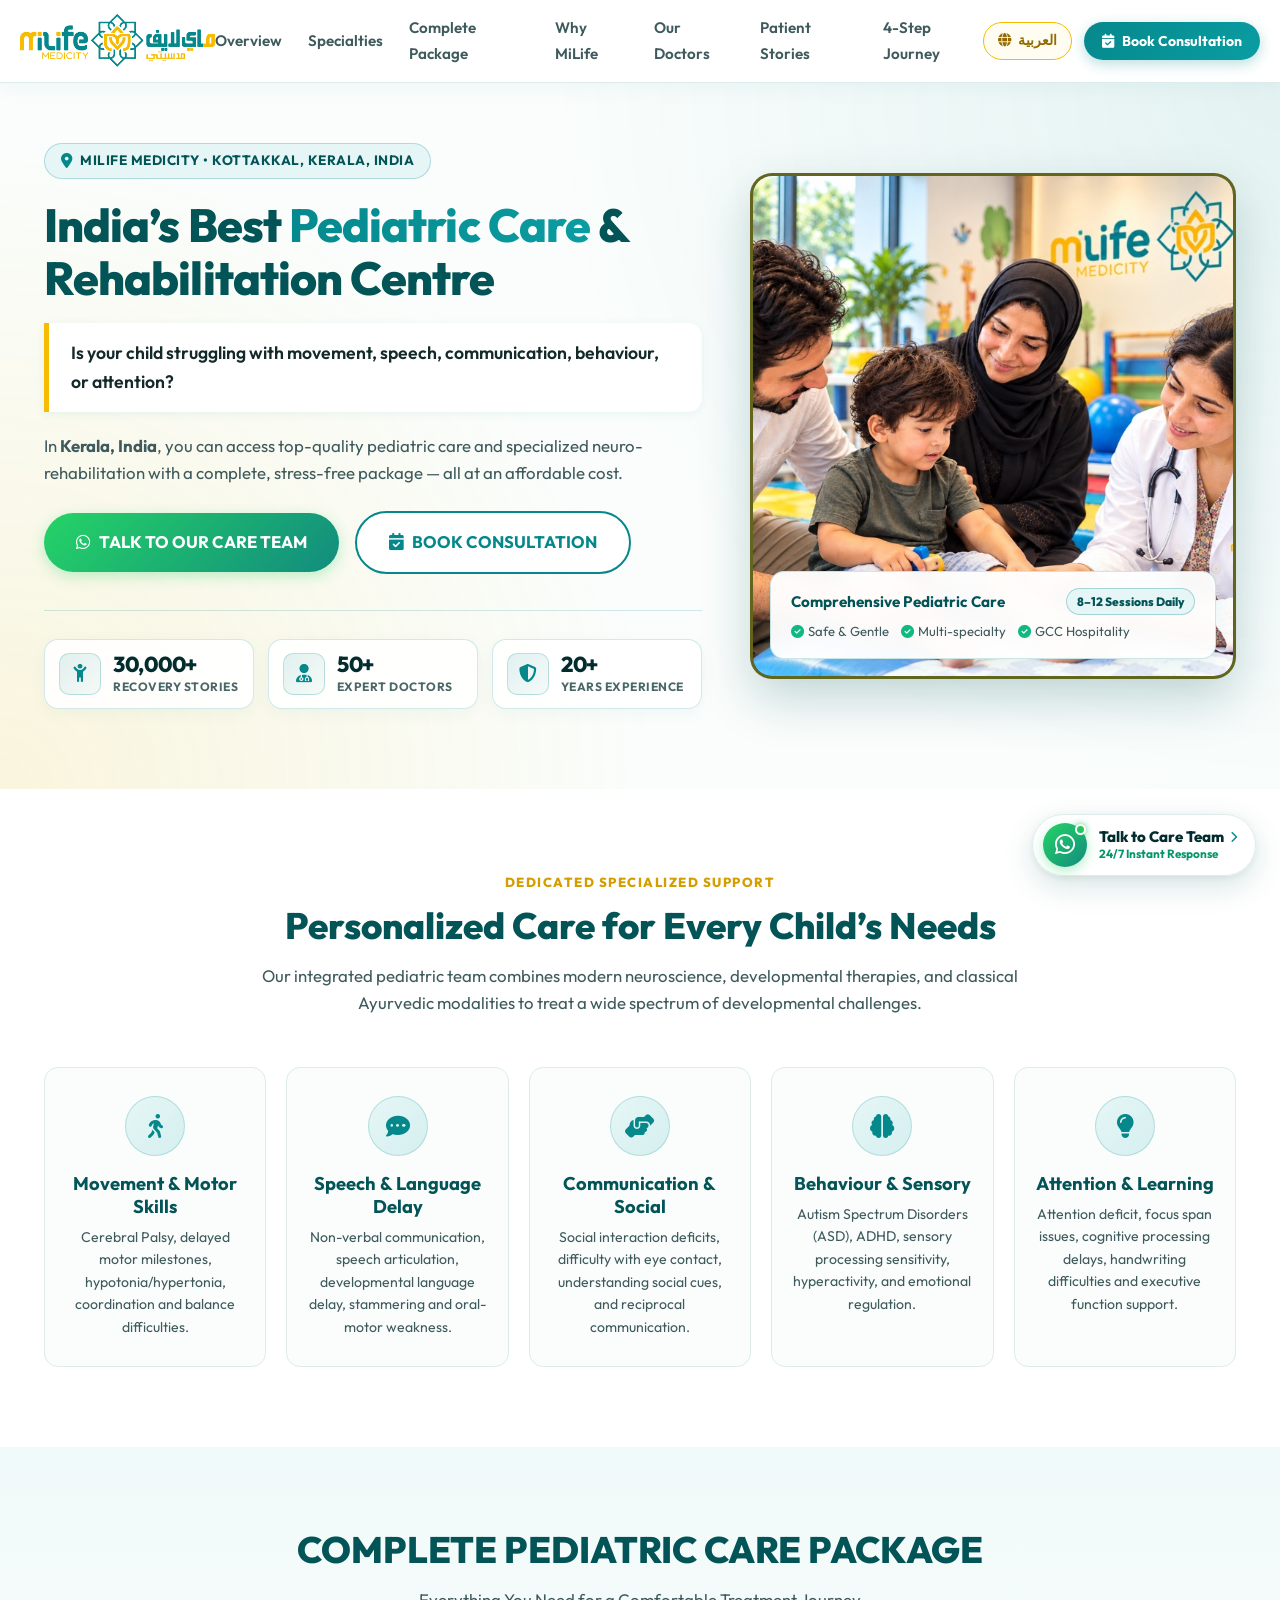
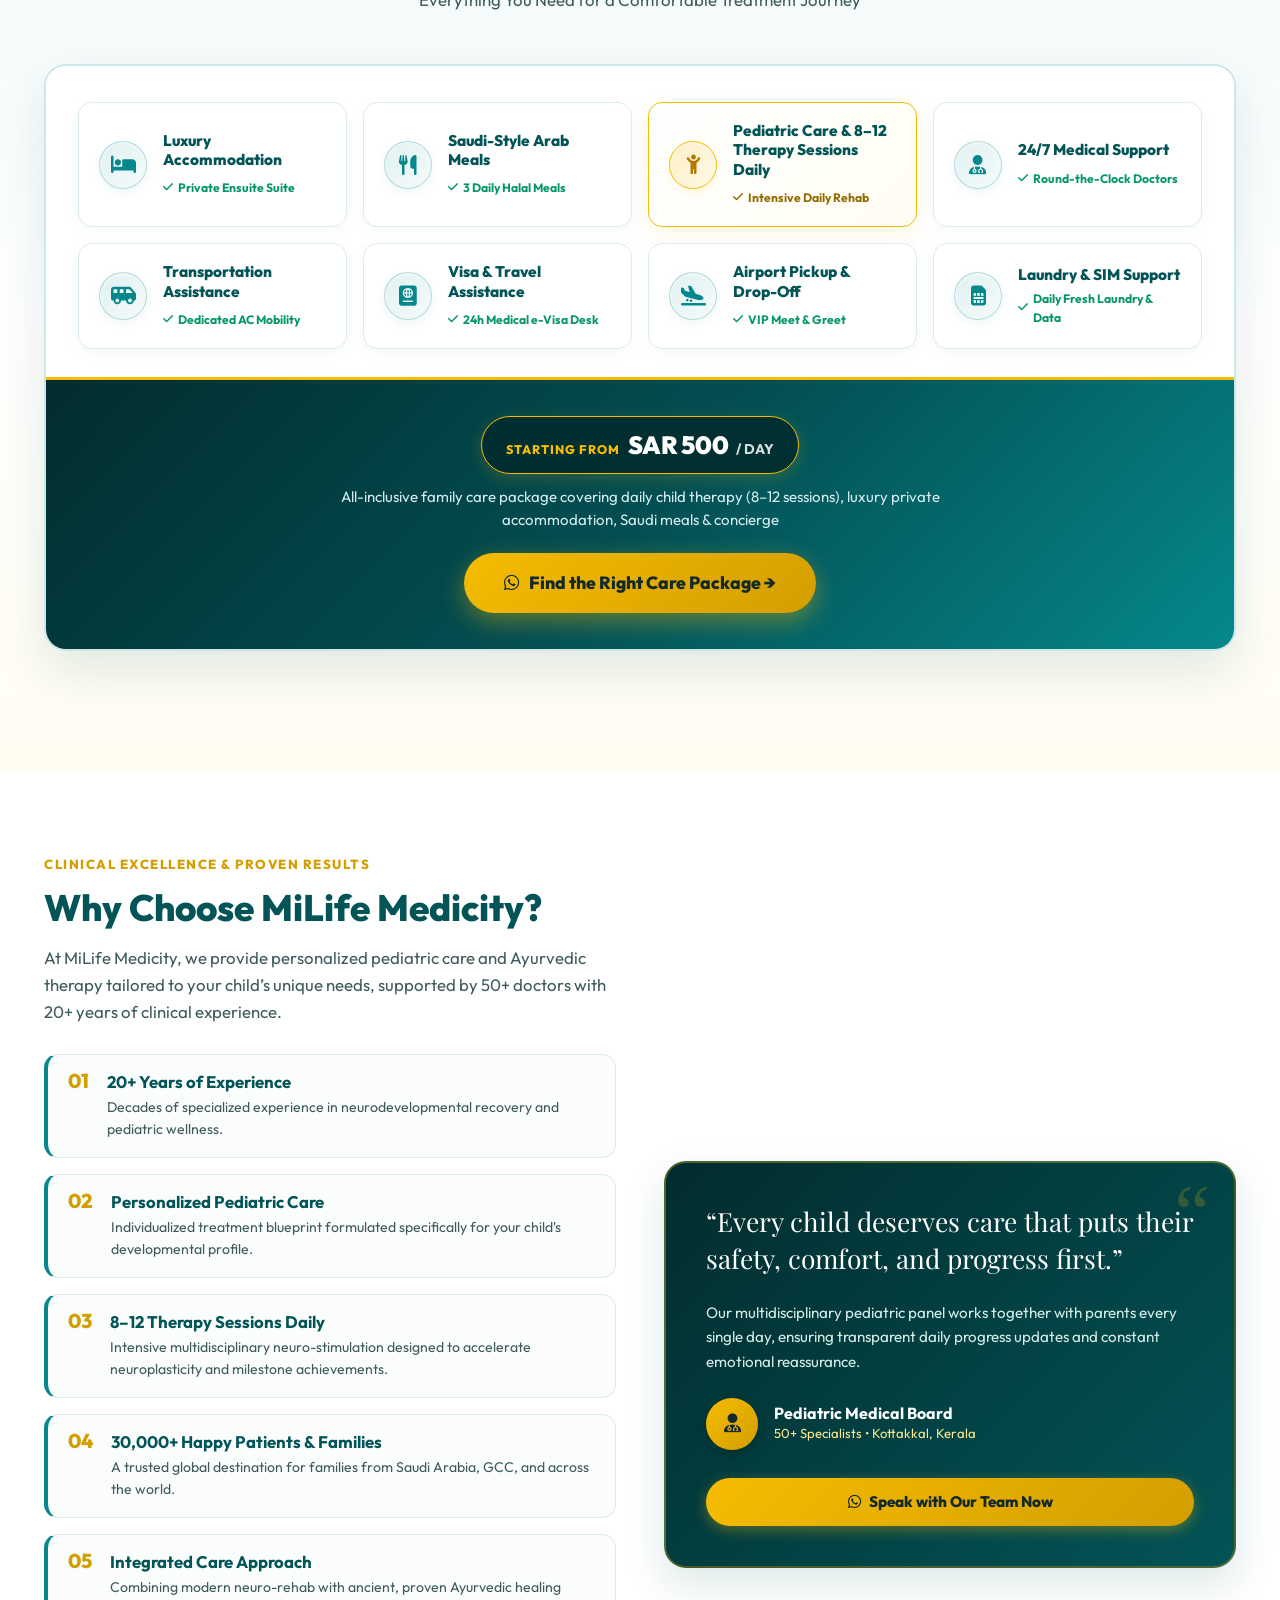
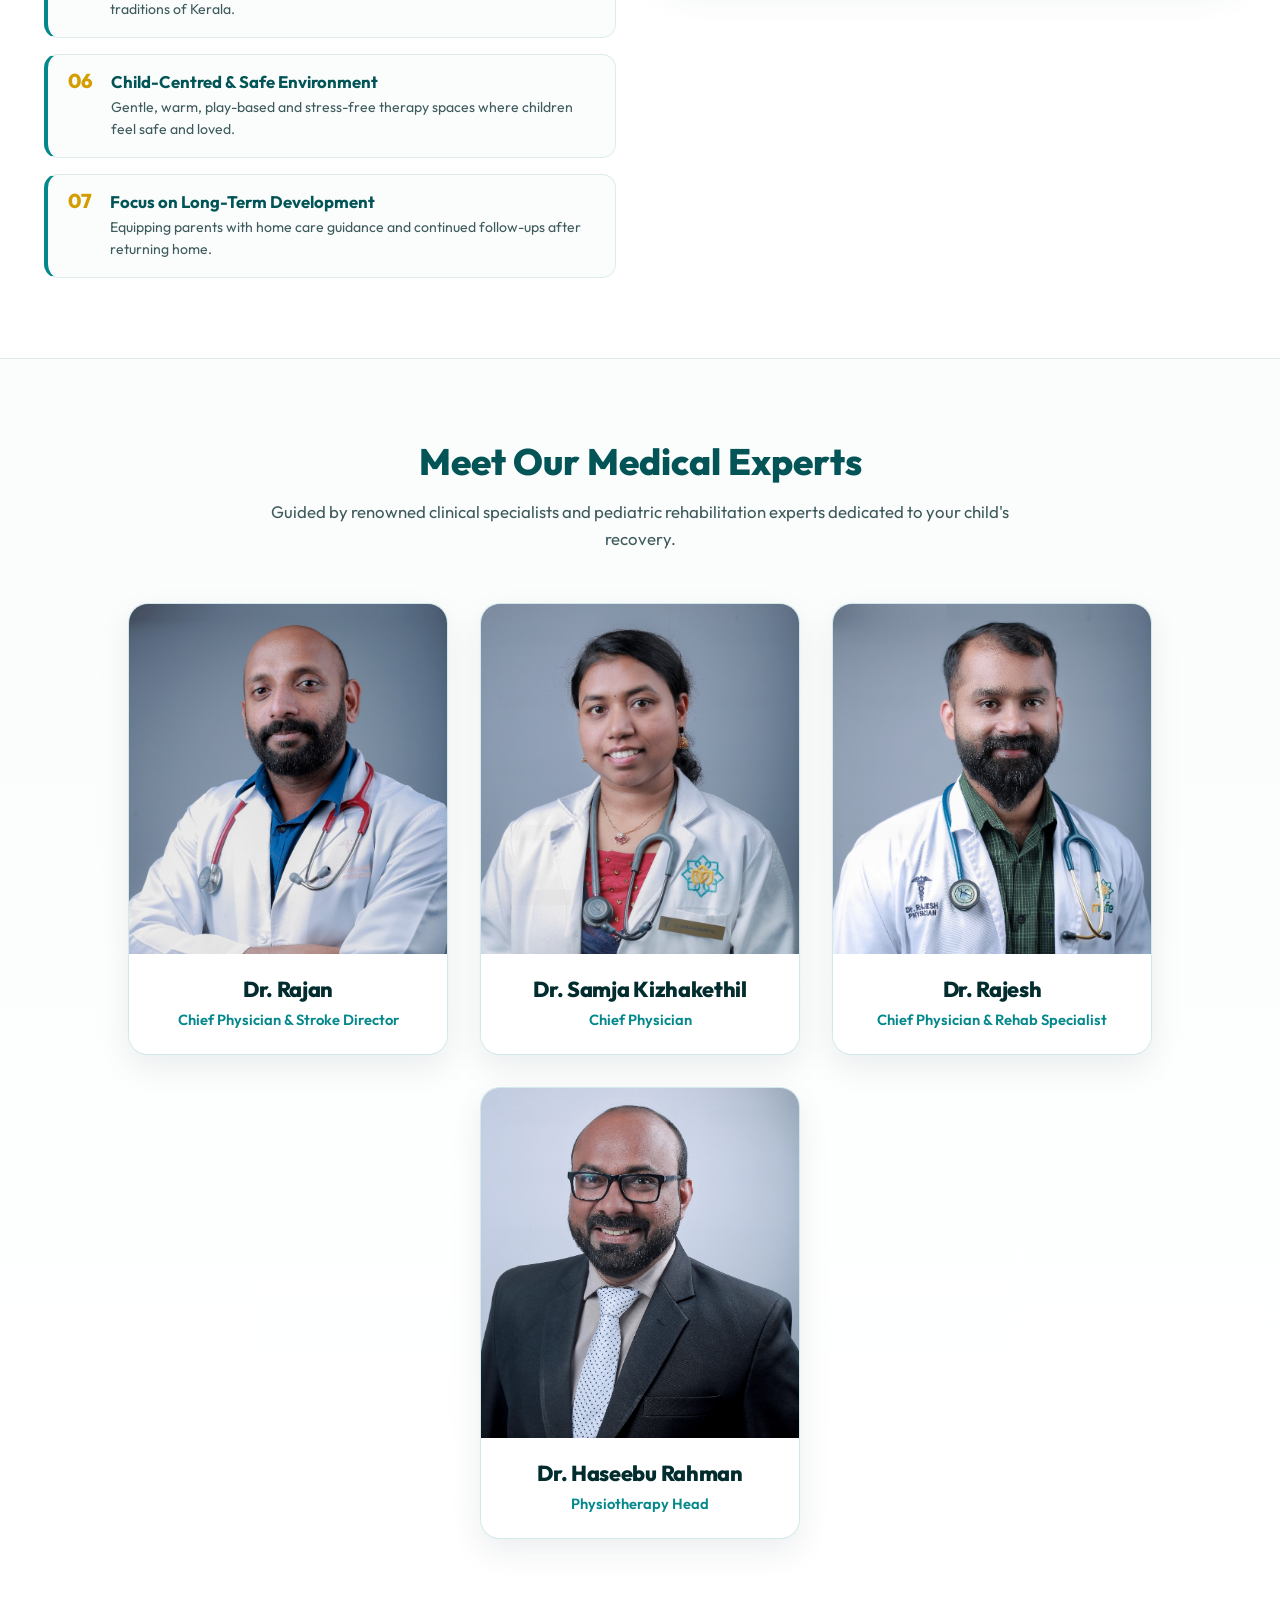
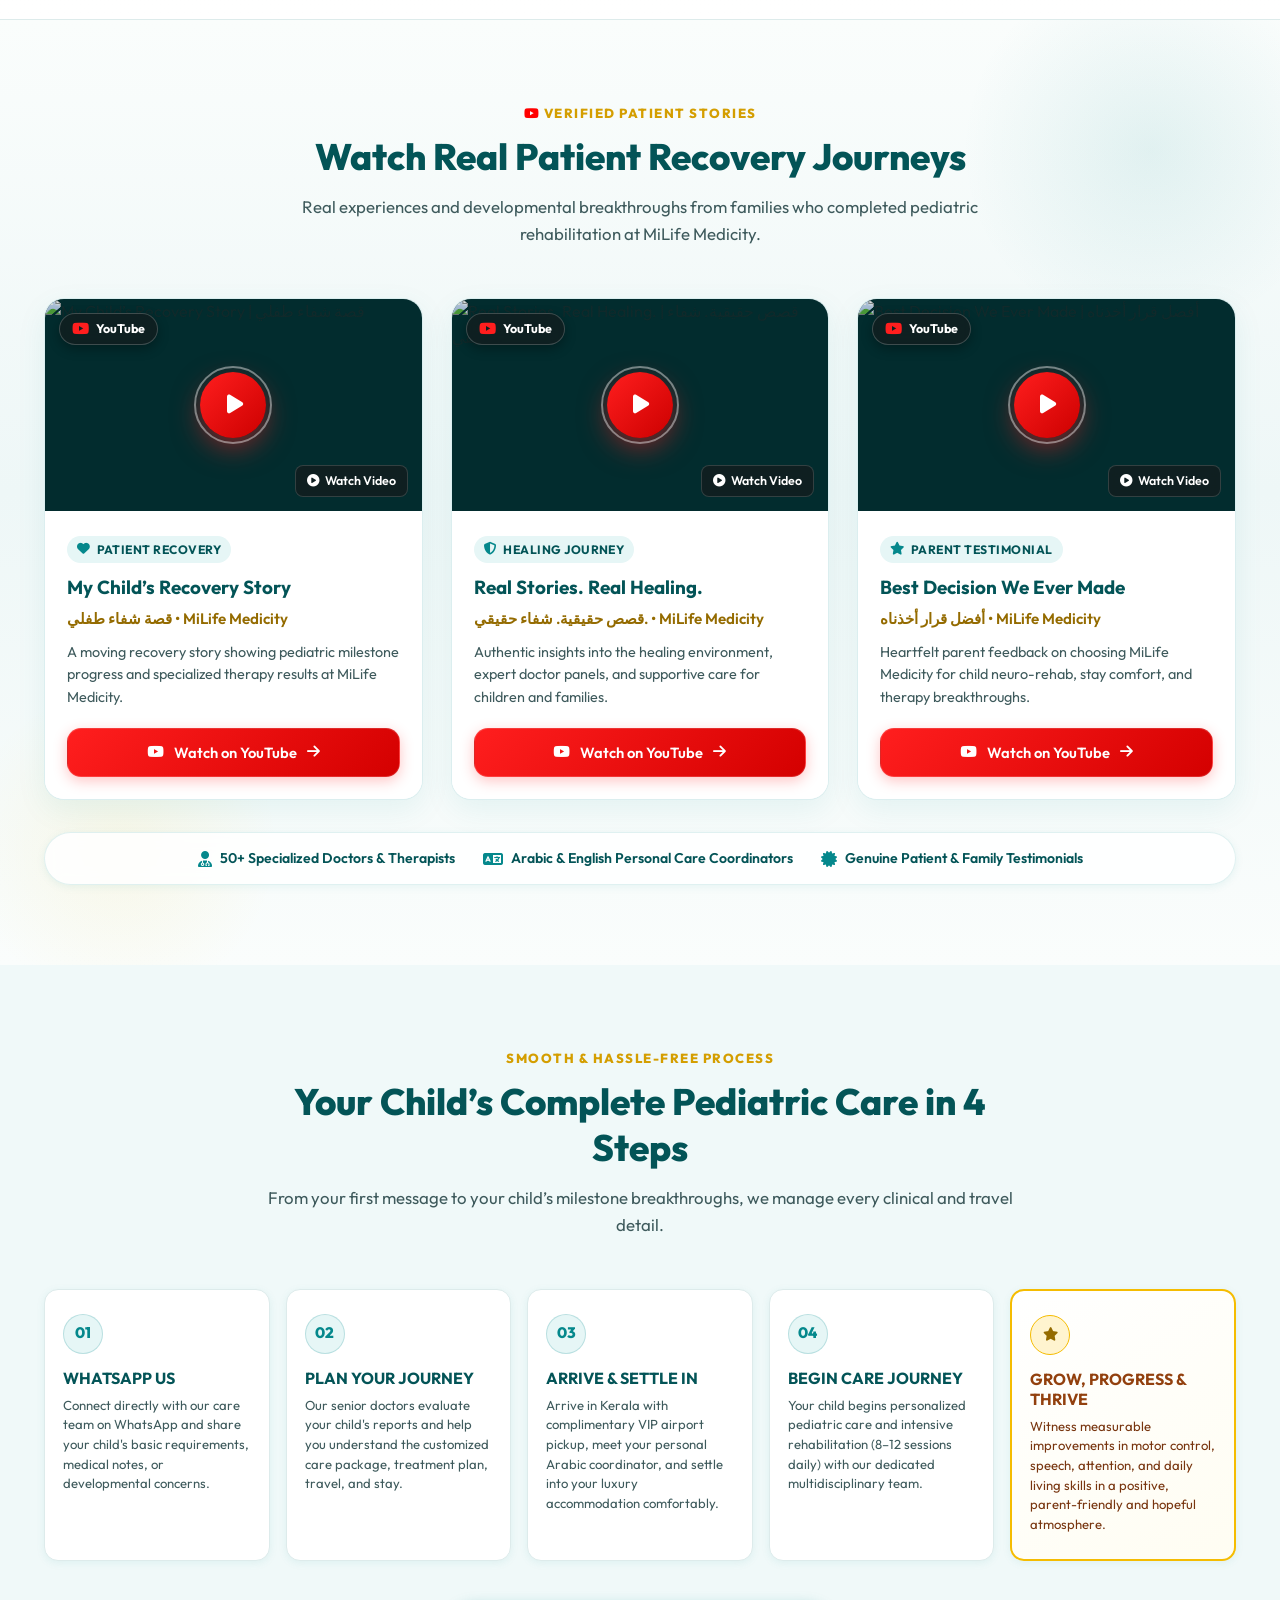
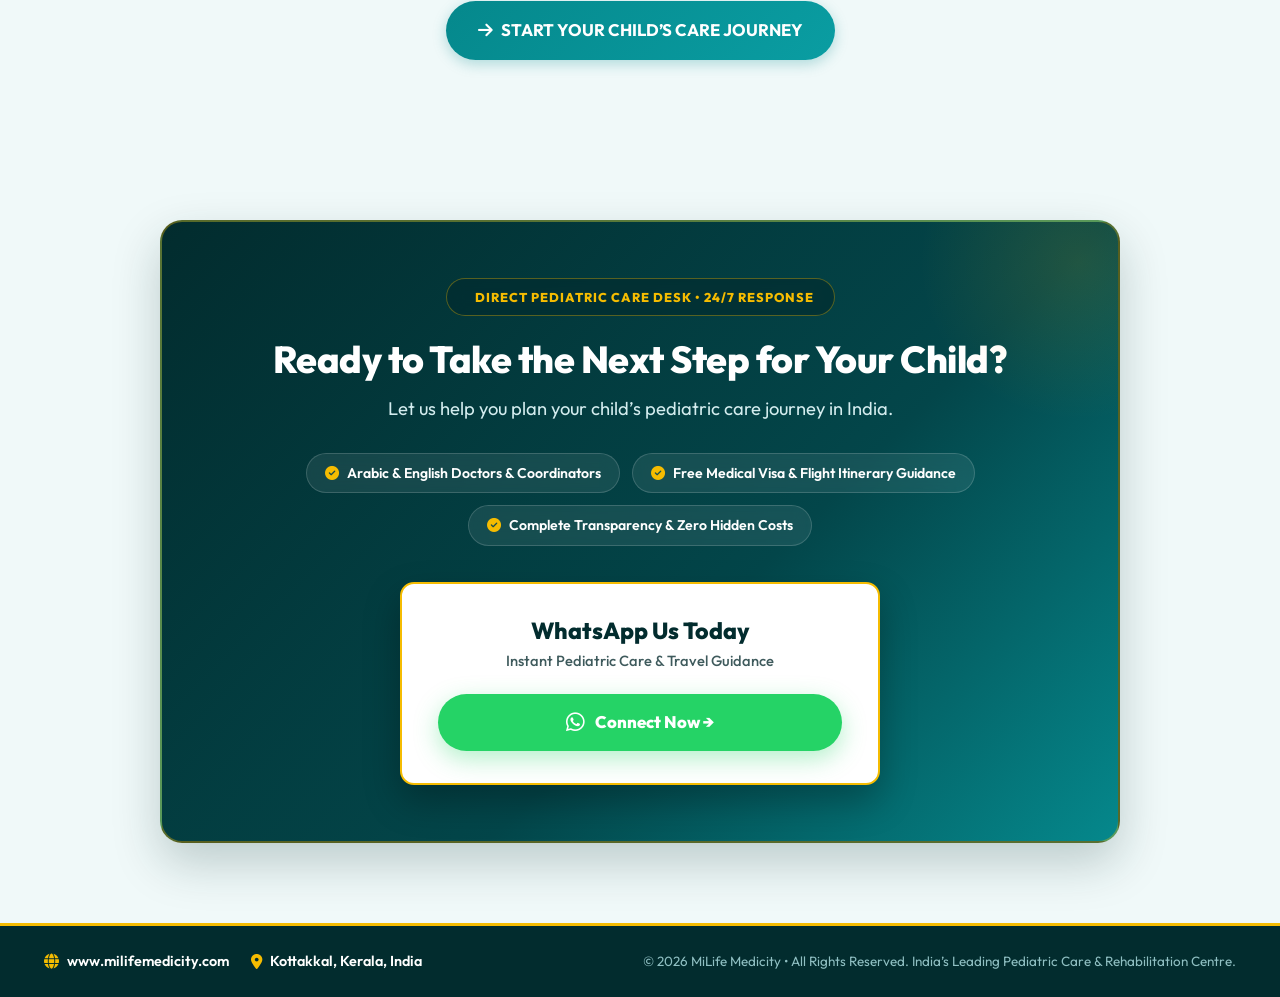
==== commit 97304f38: "Add Dr. Haseebu Rahman to Our Doctors section" ====
--- a/index.html
+++ b/index.html
@@ -415,6 +415,17 @@
             <p class="doctor-designation">Chief Physician &amp; Rehab Specialist</p>
           </div>
         </div>
+
+        <!-- DR. HASEEBU RAHMAN -->
+        <div class="doctor-profile-card">
+          <div class="doctor-card-media">
+            <img src="assets/images/dr_haseebu.jpg" alt="Dr. Haseebu Rahman - Physiotherapy Head" class="doctor-portrait-img" loading="lazy">
+          </div>
+          <div class="doctor-card-body">
+            <h3 class="doctor-name">Dr. Haseebu Rahman</h3>
+            <p class="doctor-designation">Physiotherapy Head</p>
+          </div>
+        </div>
       </div>
     </div>
   </section>
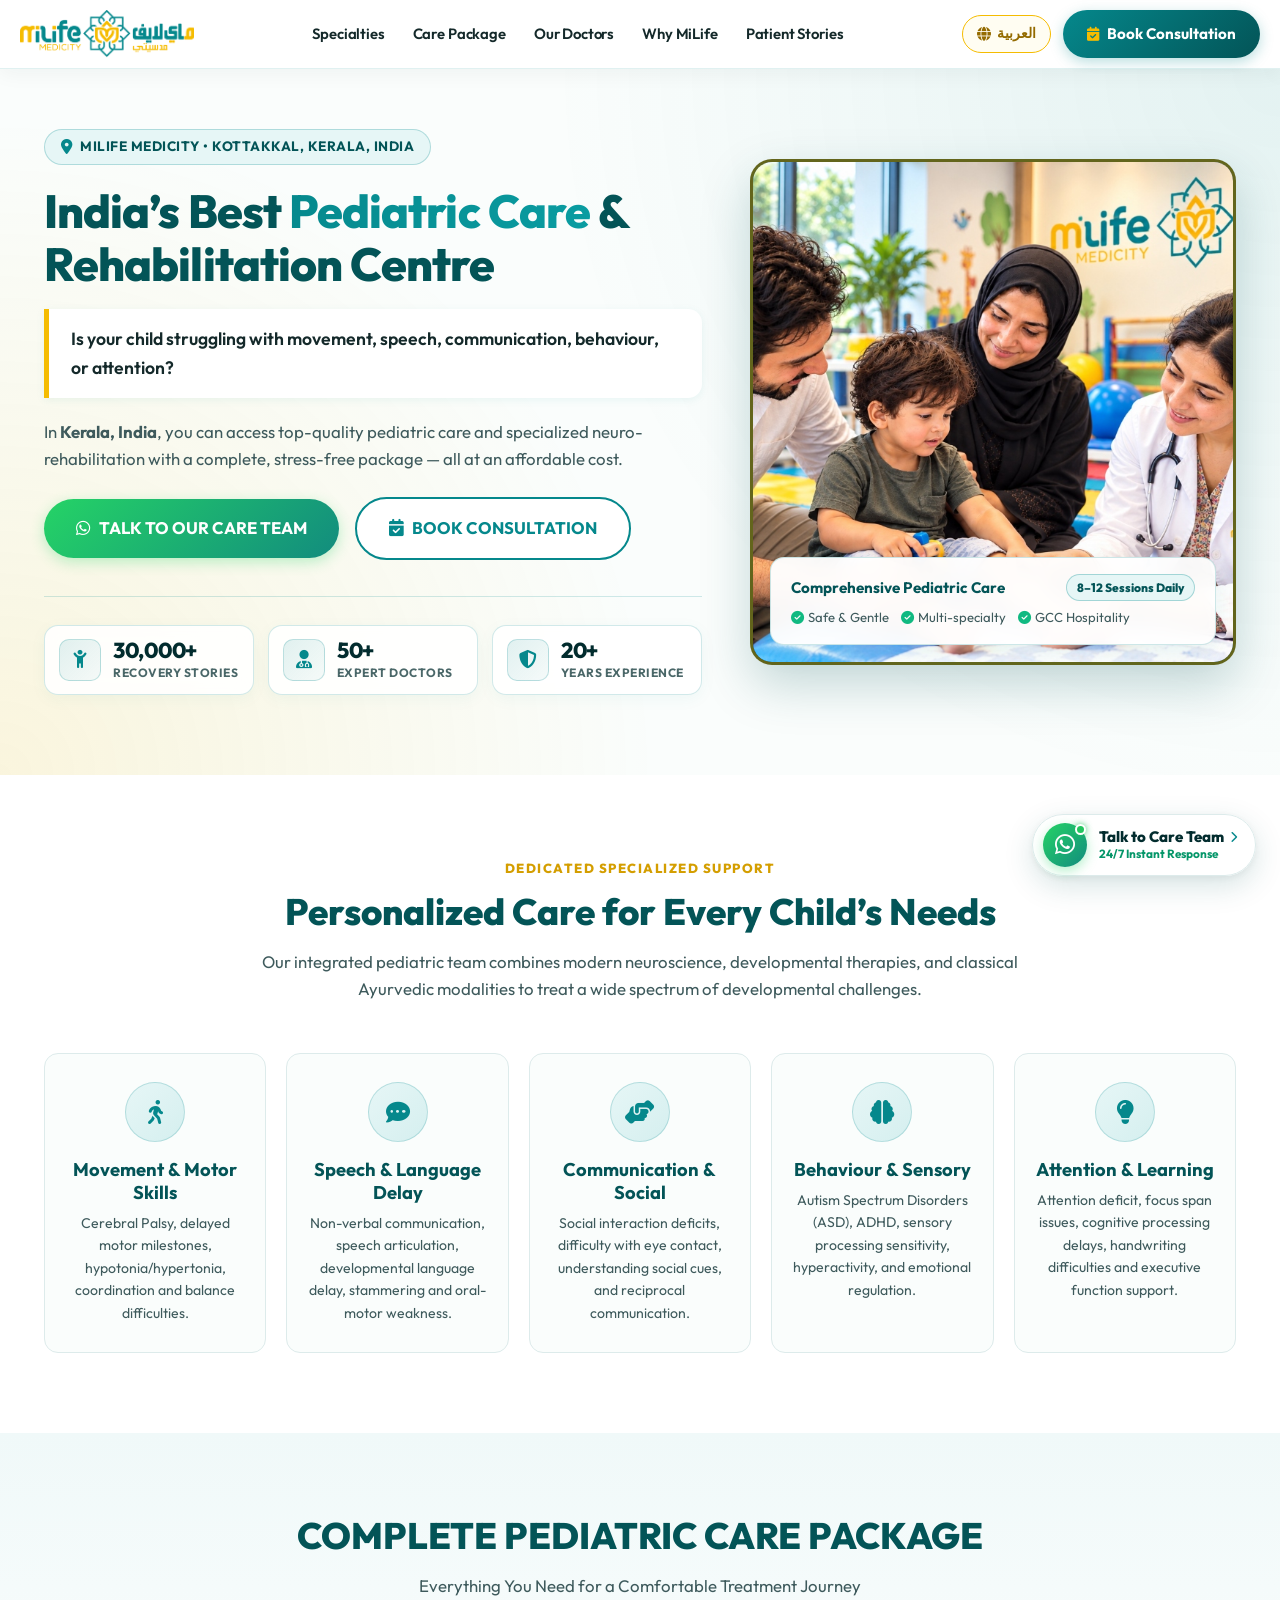
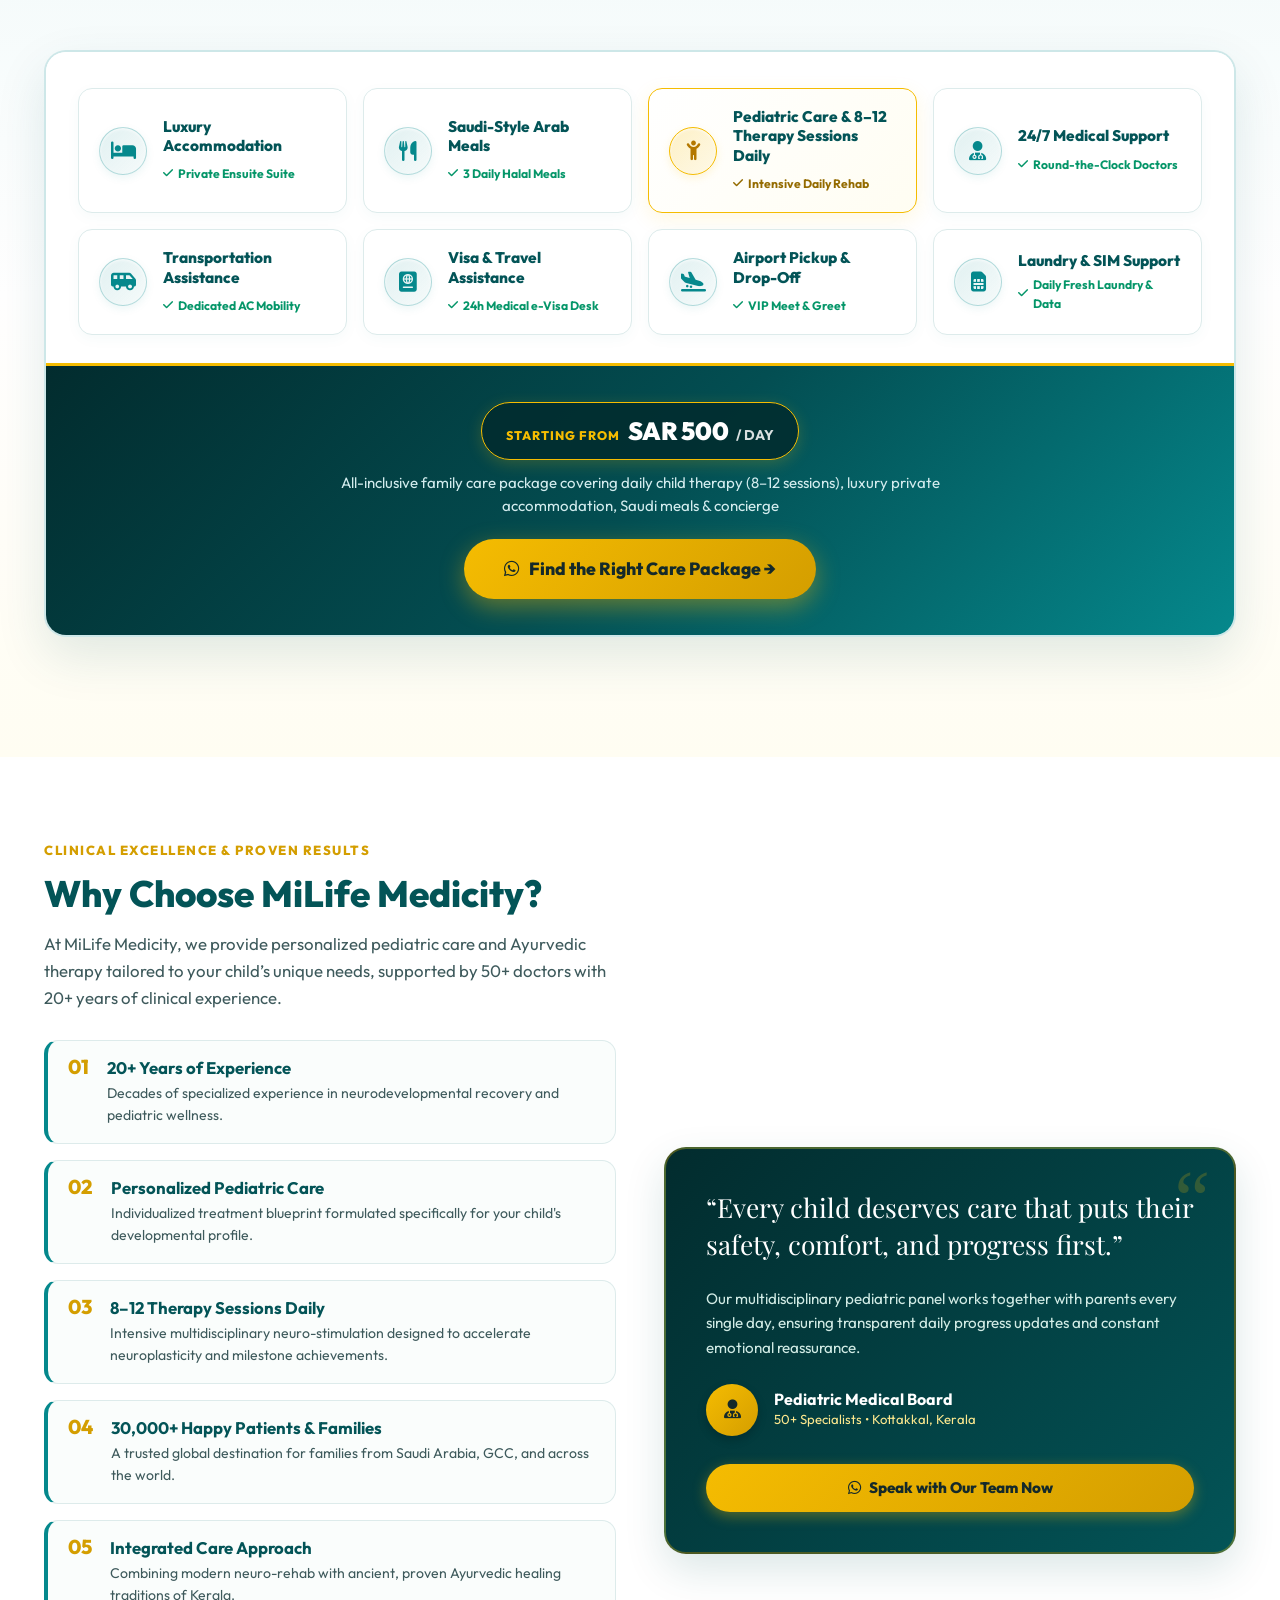
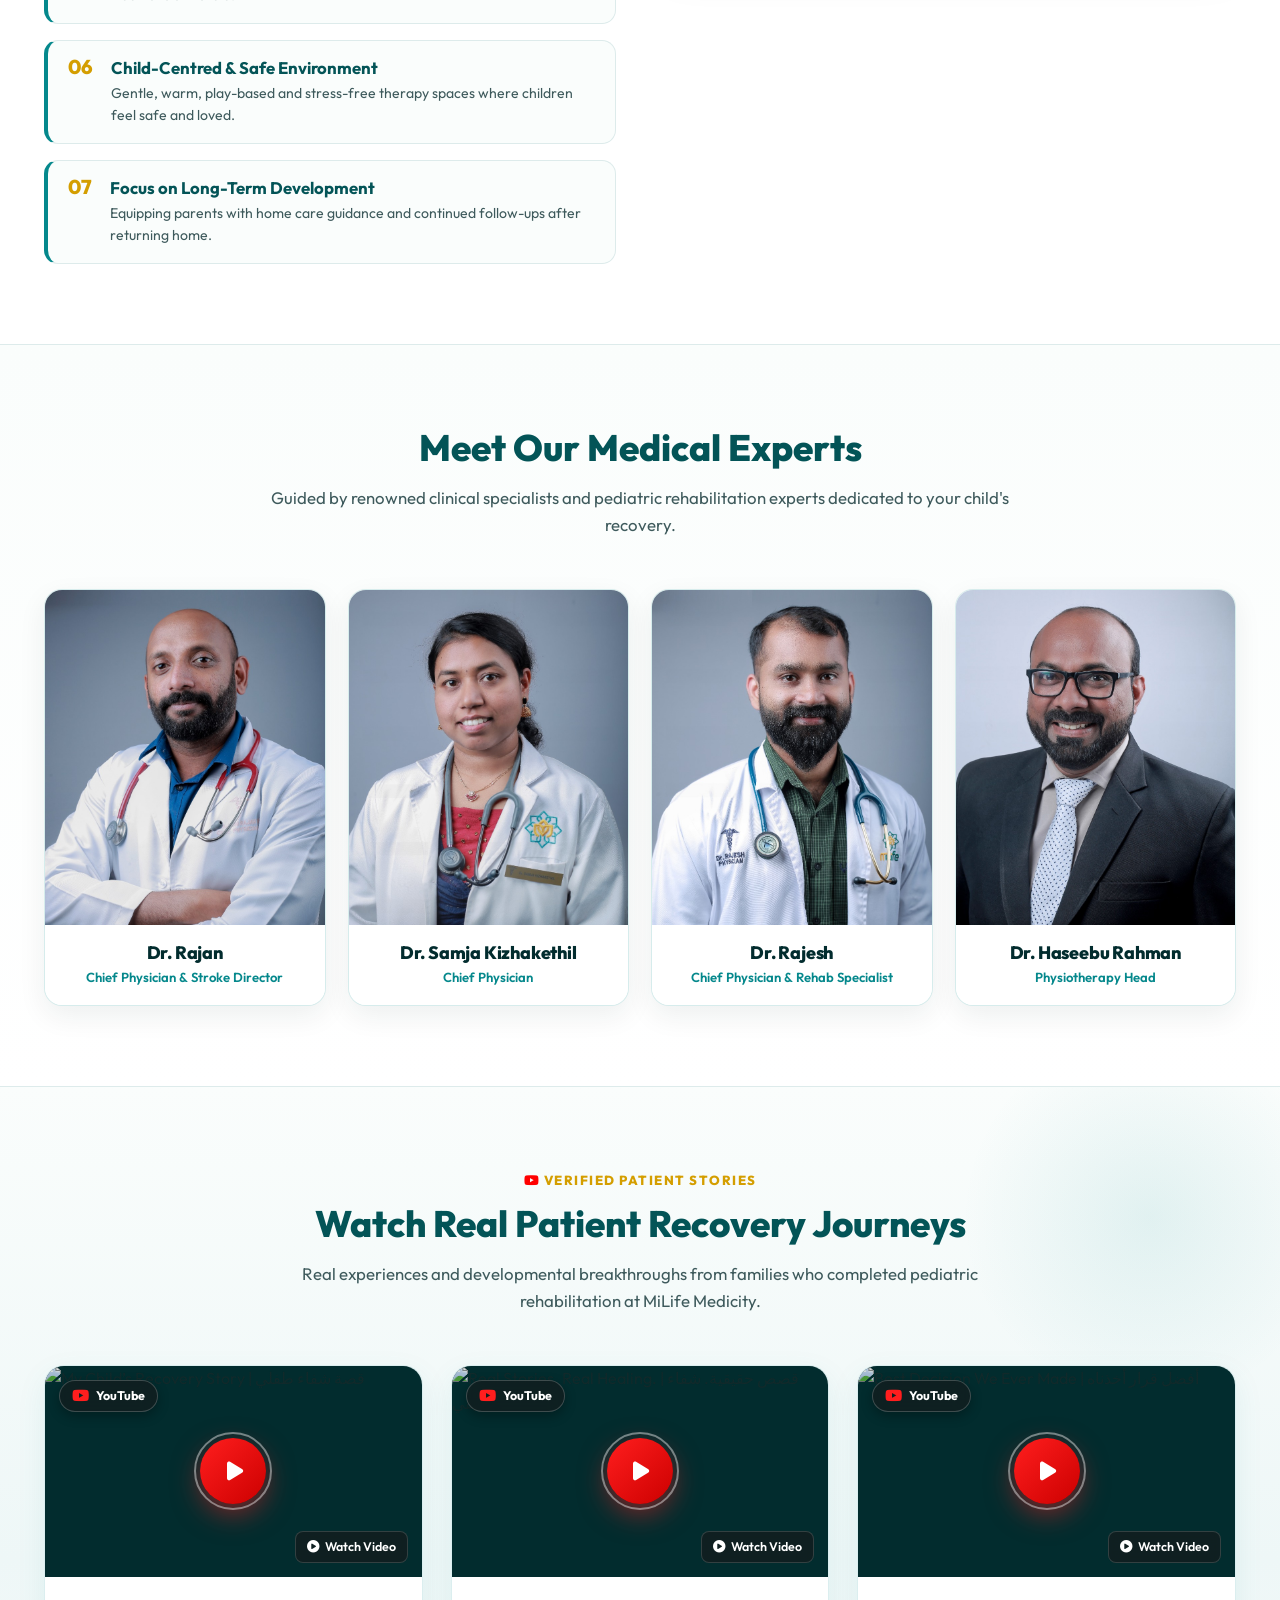
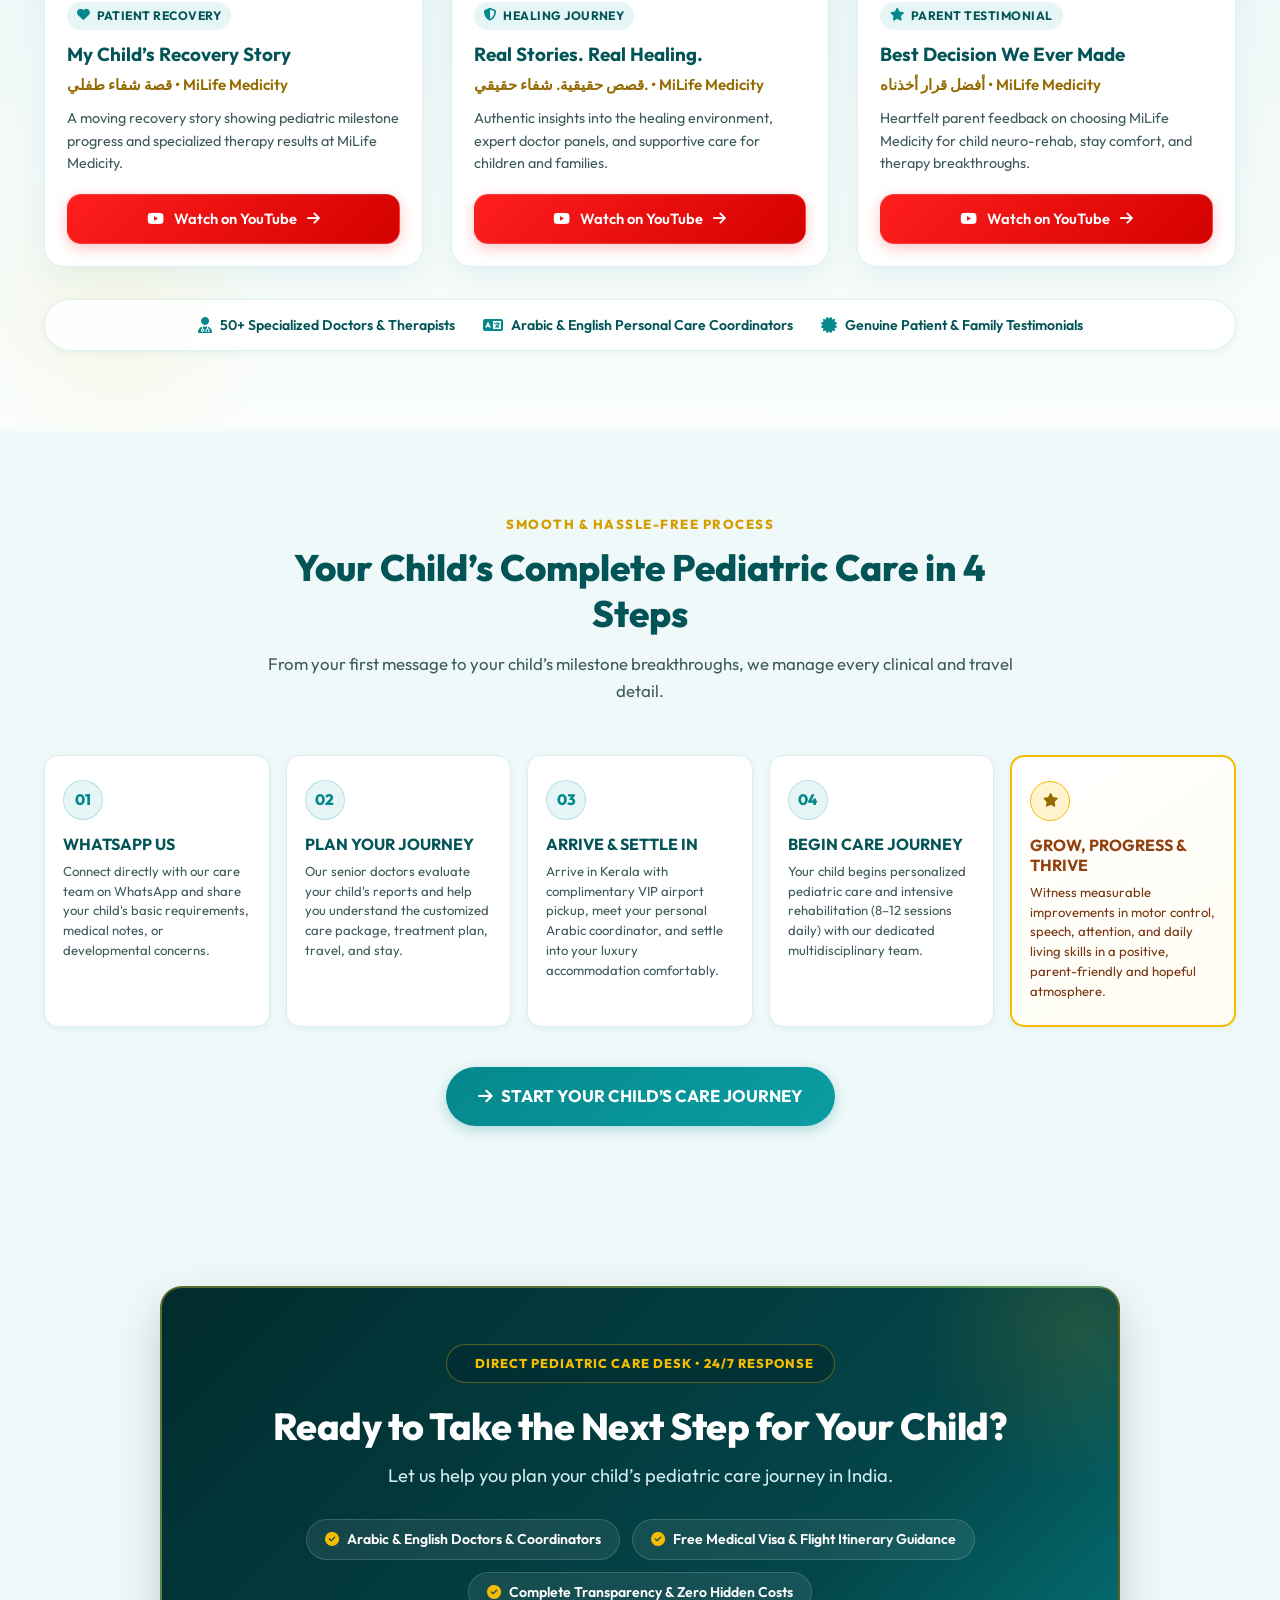
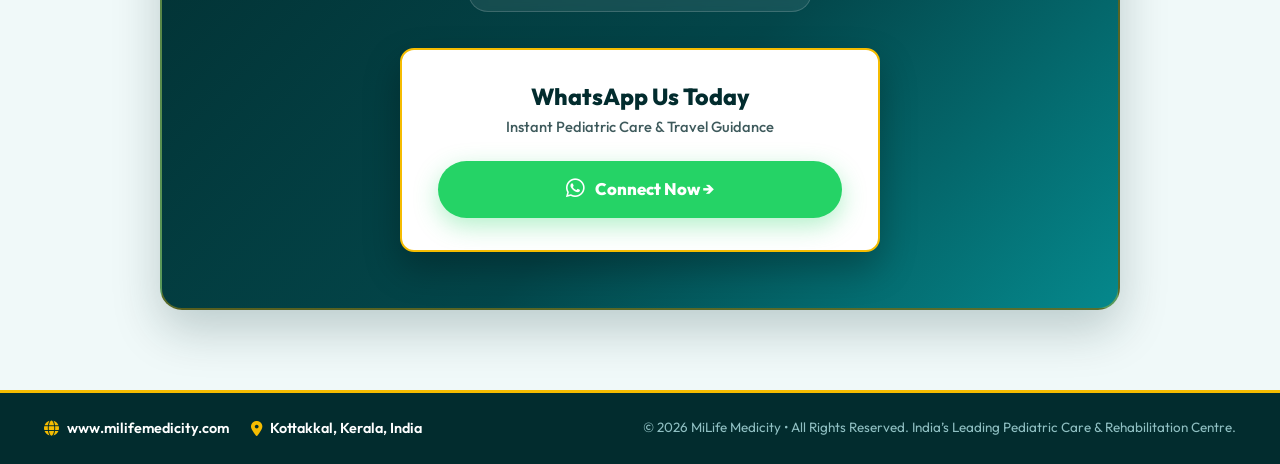
==== commit 5d01f664: "Streamline navbar and upgrade header design" ====
--- a/index.html
+++ b/index.html
@@ -29,13 +29,11 @@
 
       <nav>
         <ul class="nav-links" id="navLinks">
-          <li><a href="#about" class="nav-link">Overview</a></li>
           <li><a href="#conditions" class="nav-link">Specialties</a></li>
-          <li><a href="#package" class="nav-link">Complete Package</a></li>
+          <li><a href="#package" class="nav-link">Care Package</a></li>
+          <li><a href="#doctors" class="nav-link">Our Doctors</a></li>
           <li><a href="#why-us" class="nav-link">Why MiLife</a></li>
-          <li><a href="#doctors" class="nav-link">Our Doctors</a></li>
           <li><a href="#stories" class="nav-link">Patient Stories</a></li>
-          <li><a href="#steps" class="nav-link">4-Step Journey</a></li>
         </ul>
       </nav>
 
@@ -43,8 +41,8 @@
         <a href="ar.html" class="lang-switcher-btn" title="تصفح باللغة العربية">
           <i class="fas fa-globe"></i> <span>العربية</span>
         </a>
-        <a href="#consultation" class="btn btn-primary btn-sm">
-          <i class="fas fa-calendar-check"></i> Book Consultation
+        <a href="#consultation" class="btn btn-nav-cta">
+          <i class="fas fa-calendar-check"></i> <span>Book Consultation</span>
         </a>
         <button class="mobile-menu-btn" id="mobileMenuBtn" aria-label="Toggle Navigation">
           <i class="fas fa-bars"></i>
--- a/styles.css
+++ b/styles.css
@@ -108,35 +108,44 @@
   padding: 0 24px;
 }
 
-/* HEADER & NAVBAR (TOP-MOST BAR) */
+/* HEADER & NAVBAR (EXECUTIVE FLOATING GLASS BAR) */
 .site-header {
-  background-color: rgba(255, 255, 255, 0.98);
-  backdrop-filter: blur(12px);
+  background-color: rgba(255, 255, 255, 0.94);
+  backdrop-filter: blur(16px);
+  -webkit-backdrop-filter: blur(16px);
   position: sticky;
   top: 0;
   z-index: 1000;
-  box-shadow: 0 4px 20px rgba(5, 136, 140, 0.06);
-  border-bottom: 1px solid var(--border-color);
-  transition: var(--transition-normal);
+  box-shadow: 0 4px 20px rgba(2, 44, 46, 0.05);
+  border-bottom: 1px solid rgba(5, 136, 140, 0.12);
+  transition: all 0.3s cubic-bezier(0.16, 1, 0.3, 1);
+}
+
+.site-header.scrolled {
+  background-color: rgba(255, 255, 255, 0.98);
+  box-shadow: 0 8px 28px rgba(2, 44, 46, 0.09);
+  border-bottom-color: rgba(5, 136, 140, 0.18);
 }
 
 .navbar {
   display: flex;
   align-items: center;
   justify-content: space-between;
-  padding: 14px 0;
+  padding: 10px 0;
+  height: 68px;
 }
 
 .brand-logo {
   display: flex;
   align-items: center;
-  transition: var(--transition-normal);
+  text-decoration: none;
+  transition: opacity 0.2s ease;
 }
 
 .site-logo-img {
-  height: 54px;
+  height: 48px;
   width: auto;
-  max-width: 250px;
+  max-width: 220px;
   object-fit: contain;
   display: block;
   transition: transform 0.3s ease;
@@ -149,16 +158,21 @@
 .nav-links {
   display: flex;
   align-items: center;
-  gap: 26px;
+  gap: 28px;
   list-style: none;
+  margin: 0;
+  padding: 0;
 }
 
 .nav-link {
   font-weight: 600;
-  color: var(--text-muted);
-  font-size: 0.95rem;
-  transition: var(--transition-fast);
+  color: var(--text-main);
+  font-size: 0.93rem;
+  letter-spacing: -0.15px;
+  transition: color 0.2s ease;
   position: relative;
+  padding: 6px 0;
+  text-decoration: none;
 }
 
 .nav-link:hover, .nav-link.active {
@@ -168,15 +182,18 @@
 .nav-link::after {
   content: '';
   position: absolute;
-  bottom: -4px;
-  left: 0;
+  bottom: 0;
+  left: 50%;
+  transform: translateX(-50%);
   width: 0%;
-  height: 2px;
+  height: 2.5px;
+  border-radius: var(--radius-full);
   background: var(--secondary);
-  transition: width 0.3s ease;
-}
-
-.nav-link:hover::after {
+  transition: width 0.25s cubic-bezier(0.16, 1, 0.3, 1);
+}
+
+.nav-link:hover::after,
+.nav-link.active::after {
   width: 100%;
 }
 
@@ -184,6 +201,64 @@
   display: flex;
   align-items: center;
   gap: 12px;
+}
+
+/* Language Switcher Pill */
+.lang-switcher-btn {
+  display: inline-flex;
+  align-items: center;
+  gap: 6px;
+  background: var(--primary-subtle);
+  border: 1.5px solid rgba(5, 136, 140, 0.22);
+  color: var(--primary-dark);
+  font-size: 0.84rem;
+  font-weight: 700;
+  padding: 7px 14px;
+  border-radius: var(--radius-full);
+  text-decoration: none;
+  transition: all 0.25s ease;
+  cursor: pointer;
+}
+
+.lang-switcher-btn:hover {
+  background: var(--primary);
+  border-color: var(--primary);
+  color: #FFFFFF;
+  transform: translateY(-1px);
+  box-shadow: 0 4px 12px rgba(5, 136, 140, 0.2);
+}
+
+.lang-switcher-btn i {
+  font-size: 0.88rem;
+}
+
+/* Header Consultation CTA */
+.btn-nav-cta {
+  display: inline-flex;
+  align-items: center;
+  justify-content: center;
+  gap: 8px;
+  padding: 9px 20px;
+  background: linear-gradient(135deg, var(--primary) 0%, var(--primary-dark) 100%);
+  color: #FFFFFF !important;
+  font-size: 0.88rem;
+  font-weight: 700;
+  border-radius: var(--radius-full);
+  box-shadow: 0 4px 14px rgba(5, 136, 140, 0.28);
+  transition: all 0.25s cubic-bezier(0.16, 1, 0.3, 1);
+  text-decoration: none;
+  white-space: nowrap;
+}
+
+.btn-nav-cta:hover {
+  transform: translateY(-2px);
+  box-shadow: 0 8px 22px rgba(5, 136, 140, 0.4);
+  background: linear-gradient(135deg, var(--primary-light) 0%, var(--primary) 100%);
+}
+
+.btn-nav-cta i {
+  font-size: 0.88rem;
+  color: var(--secondary);
 }
 
 /* BUTTON SYSTEM */
@@ -2631,7 +2706,7 @@
 }
 
 /* ==========================================================
-   DOCTORS & MEDICAL LEADERSHIP SECTION
+   DOCTORS & MEDICAL LEADERSHIP SECTION (SINGLE-ROW EXECUTIVE GRID)
    ========================================================== */
 .doctors-section {
   background: linear-gradient(180deg, var(--bg-cream) 0%, #FFFFFF 100%);
@@ -2641,21 +2716,20 @@
 }
 
 .doctors-grid {
-  display: flex;
-  justify-content: center;
+  display: grid;
+  grid-template-columns: repeat(4, 1fr);
+  gap: 22px;
   align-items: stretch;
-  flex-wrap: wrap;
-  gap: 32px;
-  margin-top: 10px;
+  margin-top: 16px;
+  width: 100%;
 }
 
 .doctor-profile-card {
   background: #FFFFFF;
-  border-radius: 20px;
-  border: 1px solid rgba(5, 136, 140, 0.18);
-  box-shadow: 0 12px 32px rgba(2, 44, 46, 0.08);
+  border-radius: 18px;
+  border: 1px solid rgba(5, 136, 140, 0.16);
+  box-shadow: 0 10px 28px rgba(2, 44, 46, 0.07);
   overflow: hidden;
-  max-width: 320px;
   width: 100%;
   display: flex;
   flex-direction: column;
@@ -2664,14 +2738,14 @@
 
 .doctor-profile-card:hover {
   transform: translateY(-6px);
-  box-shadow: 0 20px 42px rgba(2, 44, 46, 0.14);
+  box-shadow: 0 18px 38px rgba(2, 44, 46, 0.13);
   border-color: var(--primary);
 }
 
 .doctor-card-media {
   position: relative;
   width: 100%;
-  height: 350px;
+  aspect-ratio: 4 / 4.8;
   overflow: hidden;
   background: #EEF5F5;
 }
@@ -2682,39 +2756,15 @@
   object-fit: cover;
   object-position: top center;
   transition: transform 0.5s cubic-bezier(0.16, 1, 0.3, 1);
+  display: block;
 }
 
 .doctor-profile-card:hover .doctor-portrait-img {
   transform: scale(1.05);
 }
 
-.doctor-badge-floating {
-  position: absolute;
-  bottom: 14px;
-  left: 14px;
-  background: rgba(2, 44, 46, 0.9);
-  backdrop-filter: blur(8px);
-  -webkit-backdrop-filter: blur(8px);
-  color: var(--secondary);
-  font-size: 0.78rem;
-  font-weight: 700;
-  letter-spacing: 0.3px;
-  padding: 6px 14px;
-  border-radius: var(--radius-full);
-  border: 1px solid rgba(245, 188, 1, 0.35);
-  box-shadow: 0 4px 12px rgba(0, 0, 0, 0.25);
-  display: inline-flex;
-  align-items: center;
-  gap: 6px;
-}
-
-[dir="rtl"] .doctor-badge-floating {
-  left: auto;
-  right: 14px;
-}
-
 .doctor-card-body {
-  padding: 22px 20px 24px;
+  padding: 16px 14px 18px;
   text-align: center;
   display: flex;
   flex-direction: column;
@@ -2726,40 +2776,49 @@
 
 .doctor-name {
   font-family: var(--font-heading);
-  font-size: 1.35rem;
+  font-size: 1.12rem;
   font-weight: 800;
   color: var(--primary-deep);
-  margin-bottom: 6px;
-  letter-spacing: -0.3px;
+  margin-bottom: 4px;
+  letter-spacing: -0.2px;
+  line-height: 1.3;
 }
 
 .doctor-designation {
-  font-size: 0.92rem;
+  font-size: 0.82rem;
   font-weight: 600;
   color: var(--primary);
-  line-height: 1.45;
+  line-height: 1.4;
   margin: 0;
 }
 
-@media (max-width: 768px) {
+/* Responsive Breakpoints */
+@media (max-width: 1024px) and (min-width: 641px) {
   .doctors-grid {
+    grid-template-columns: repeat(2, 1fr);
     gap: 20px;
   }
-
-  .doctor-profile-card {
-    max-width: 290px;
+}
+
+@media (max-width: 640px) {
+  .doctors-grid {
+    grid-template-columns: 1fr;
+    gap: 18px;
+    max-width: 320px;
+    margin: 16px auto 0;
   }
 
   .doctor-card-media {
-    height: 310px;
+    aspect-ratio: 4 / 4.6;
   }
 
   .doctor-name {
-    font-size: 1.22rem;
+    font-size: 1.15rem;
   }
 
   .doctor-designation {
-    font-size: 0.88rem;
-  }
-}
-
+    font-size: 0.86rem;
+  }
+}
+
+
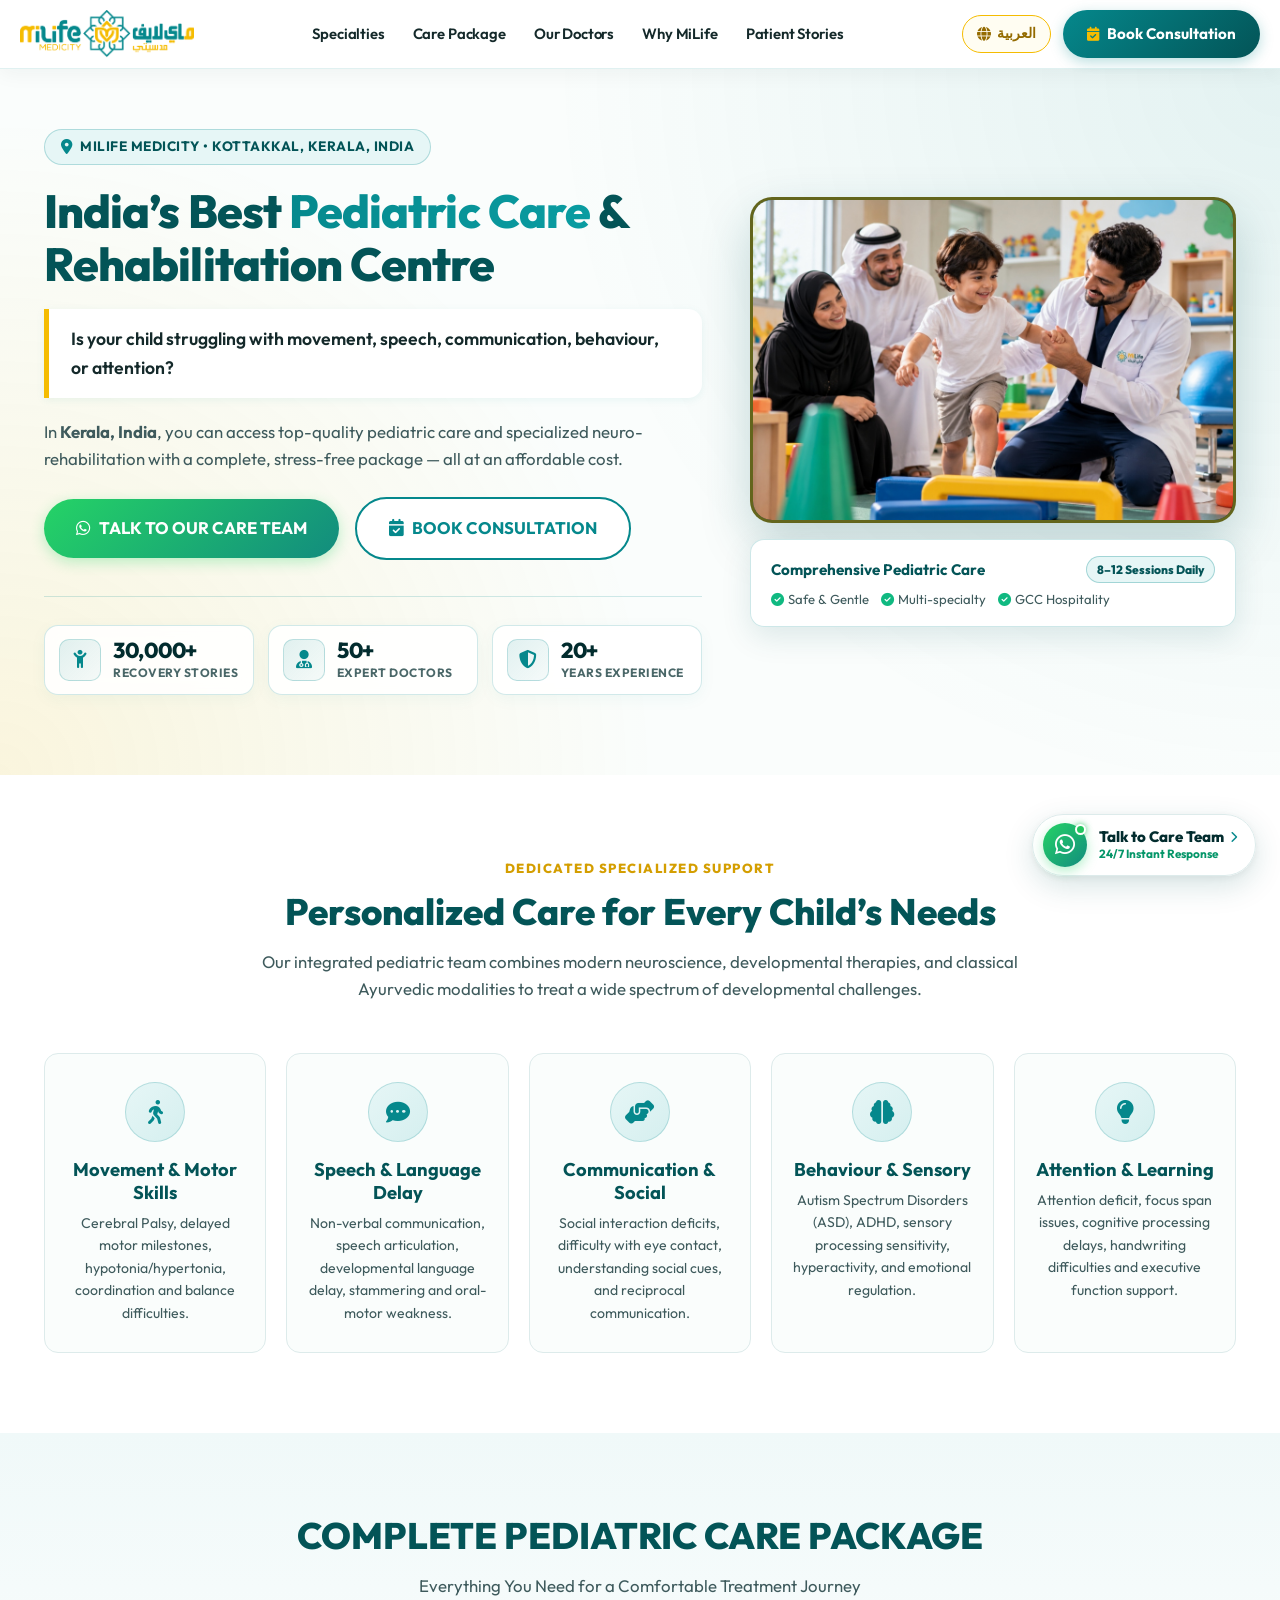
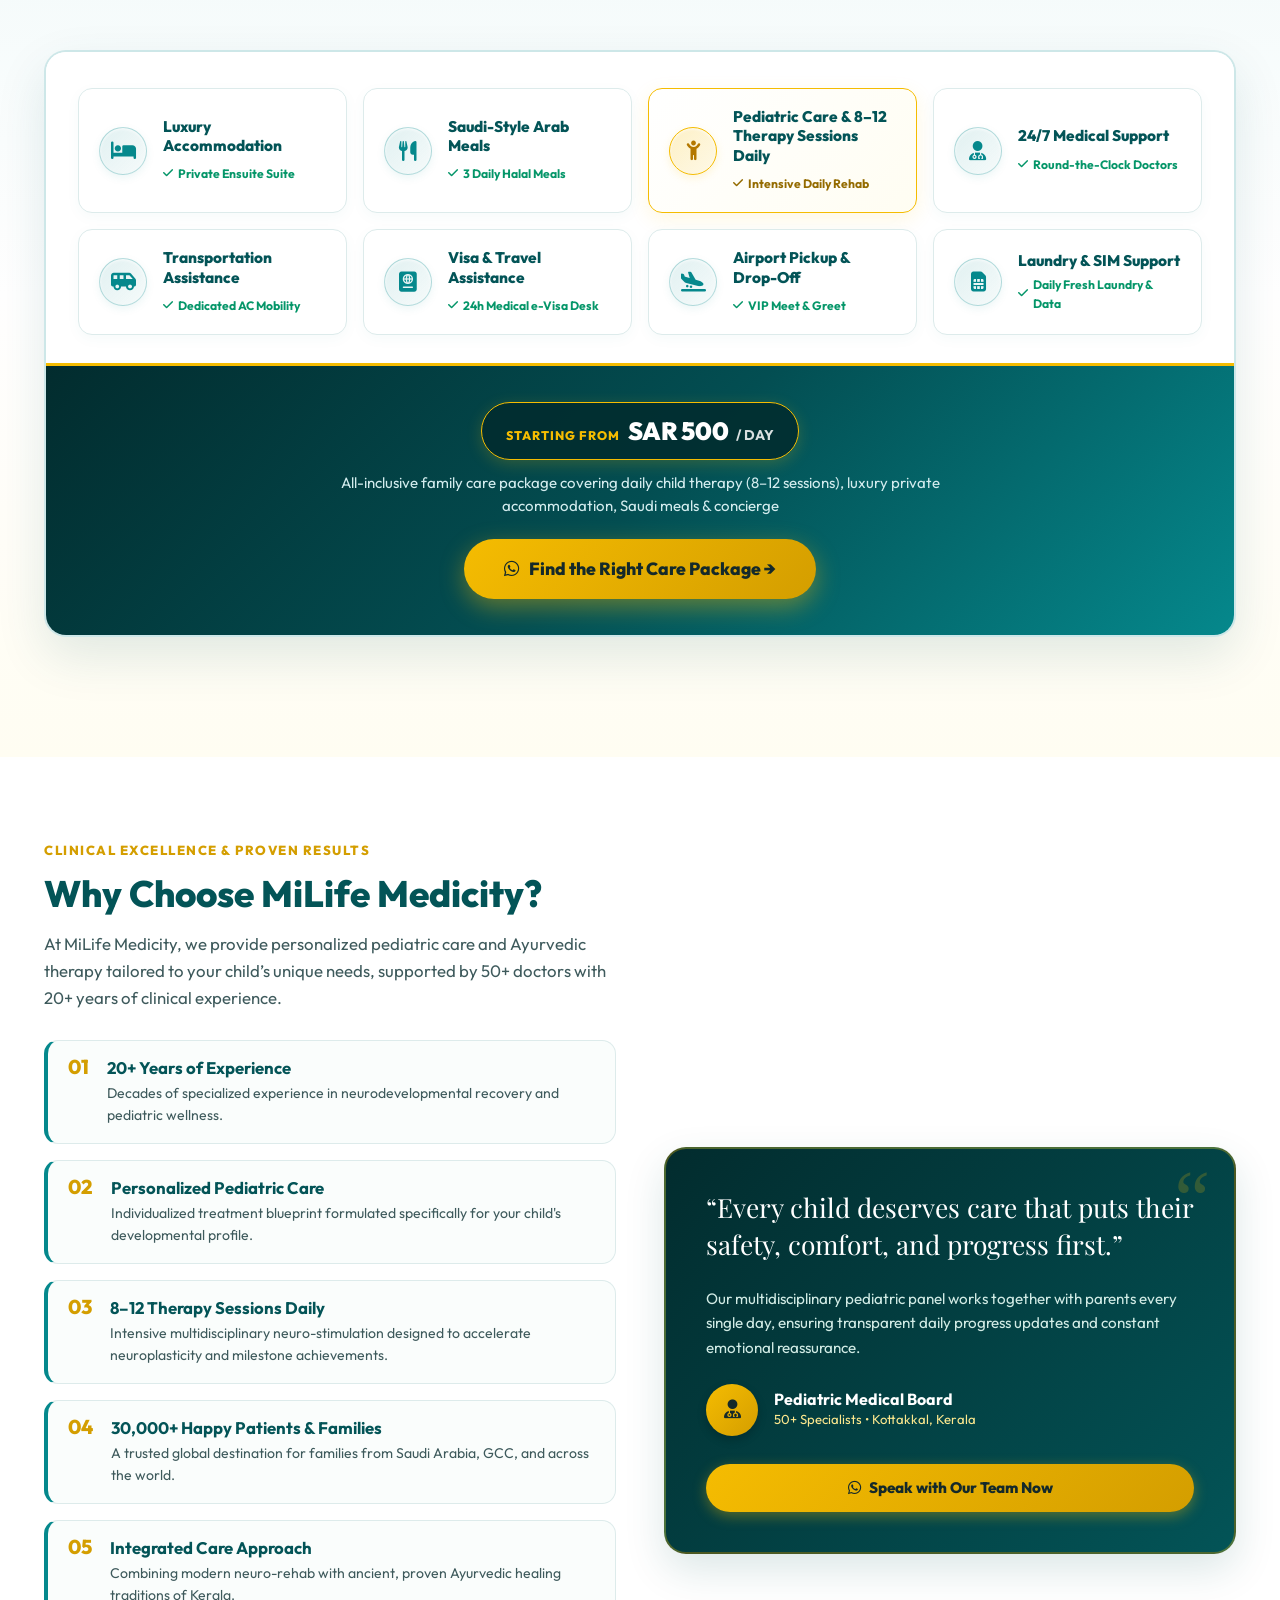
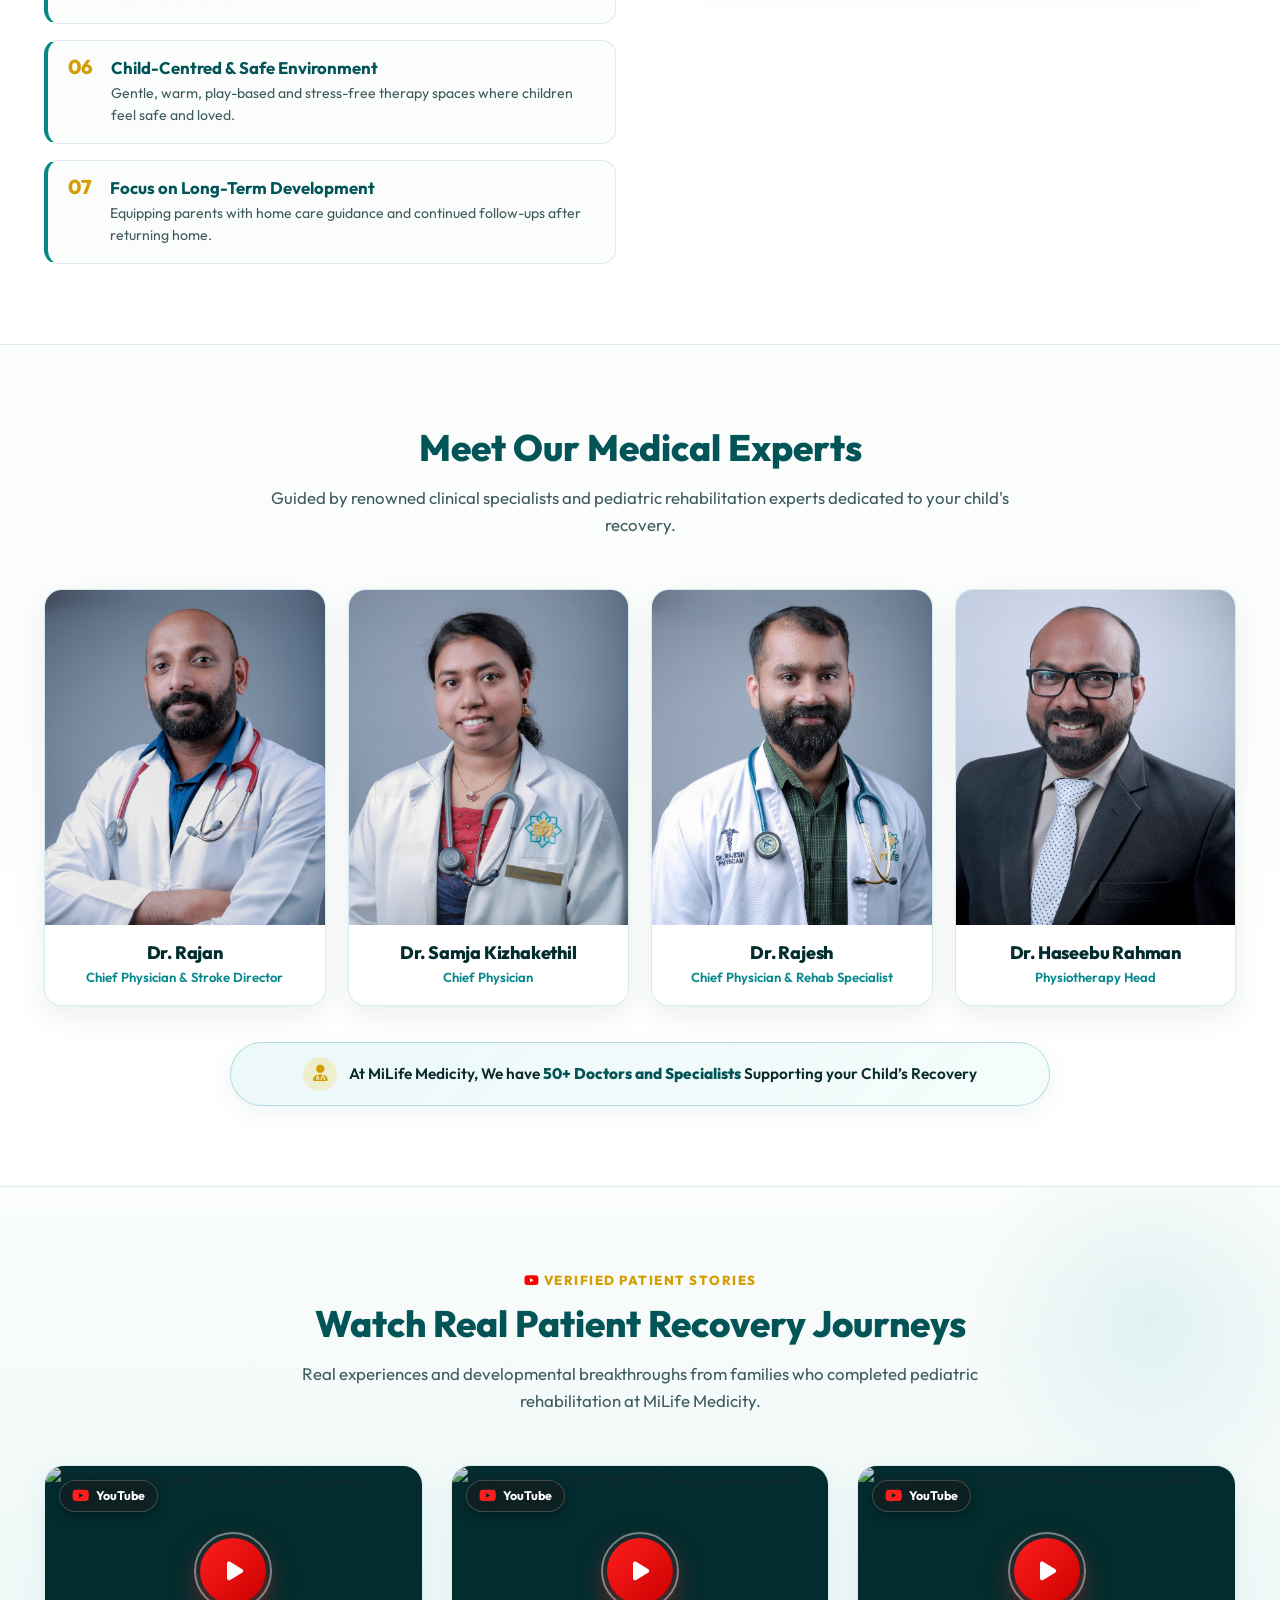
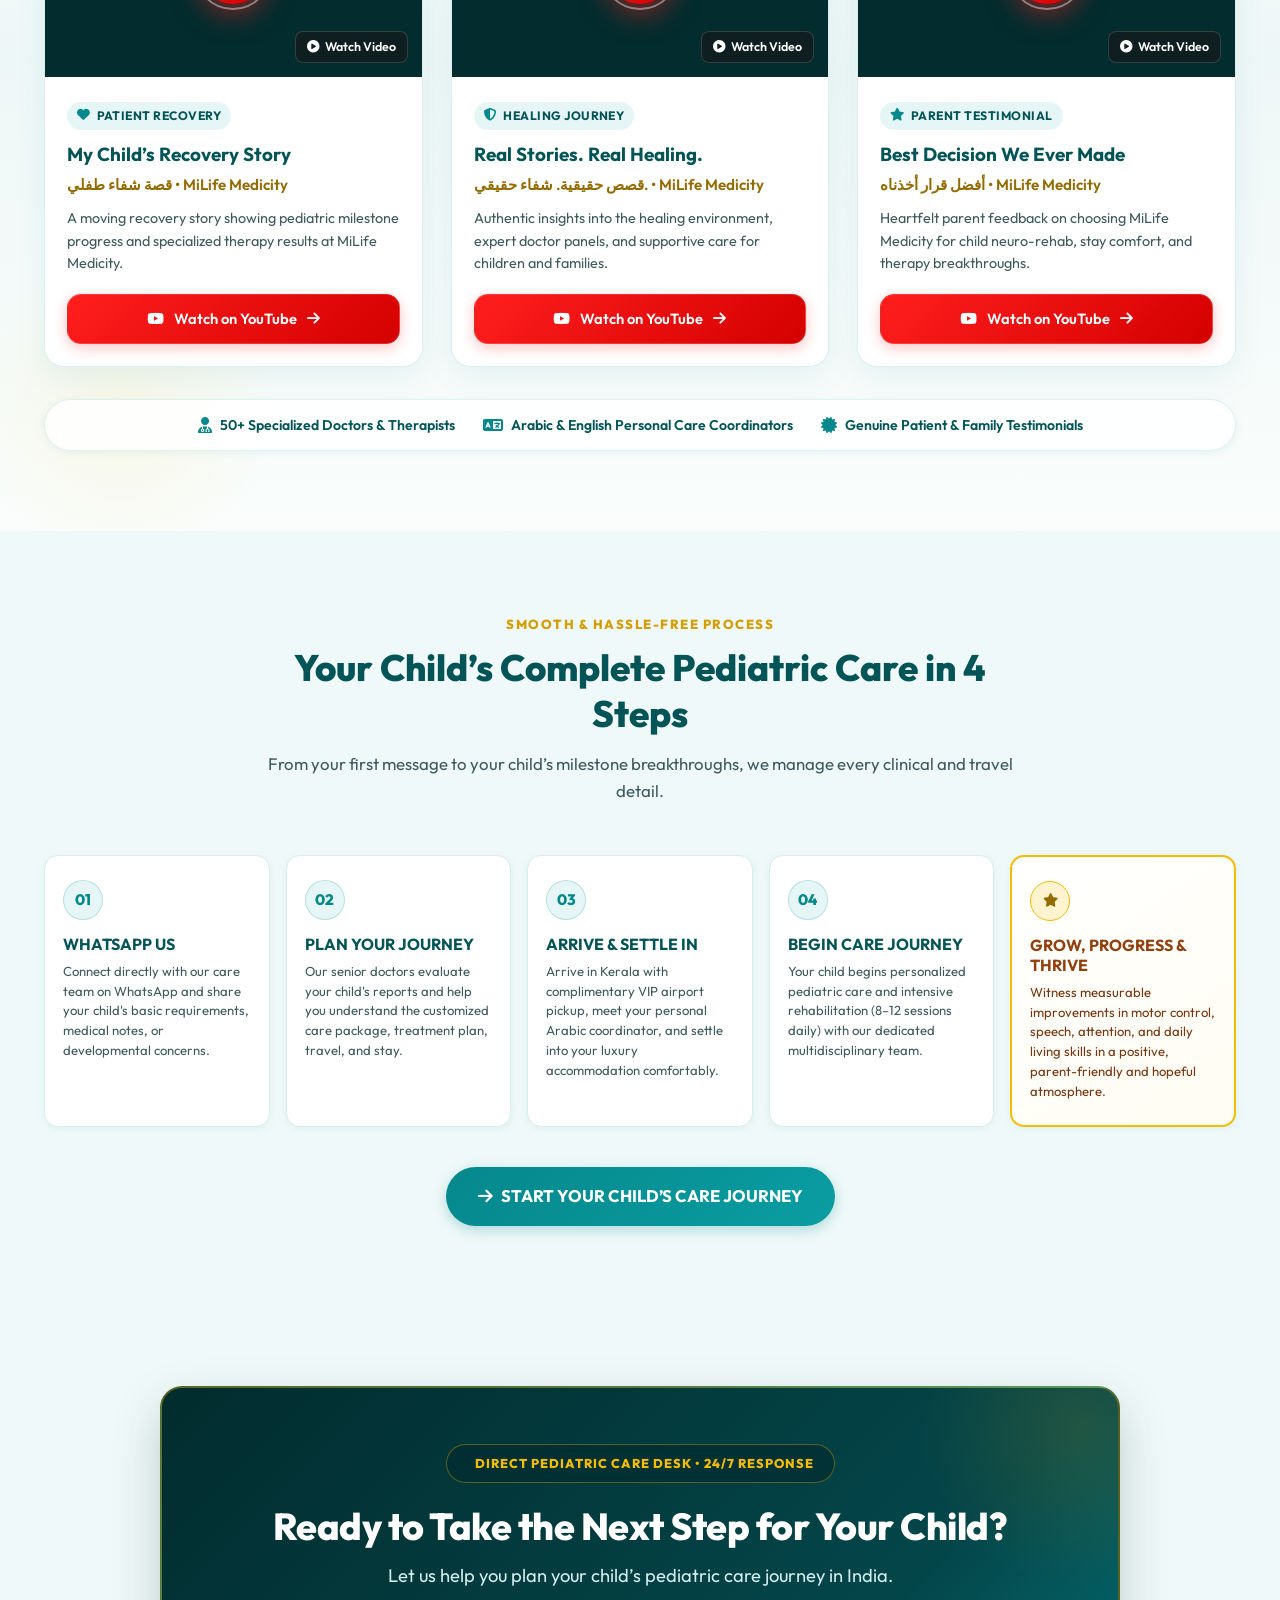
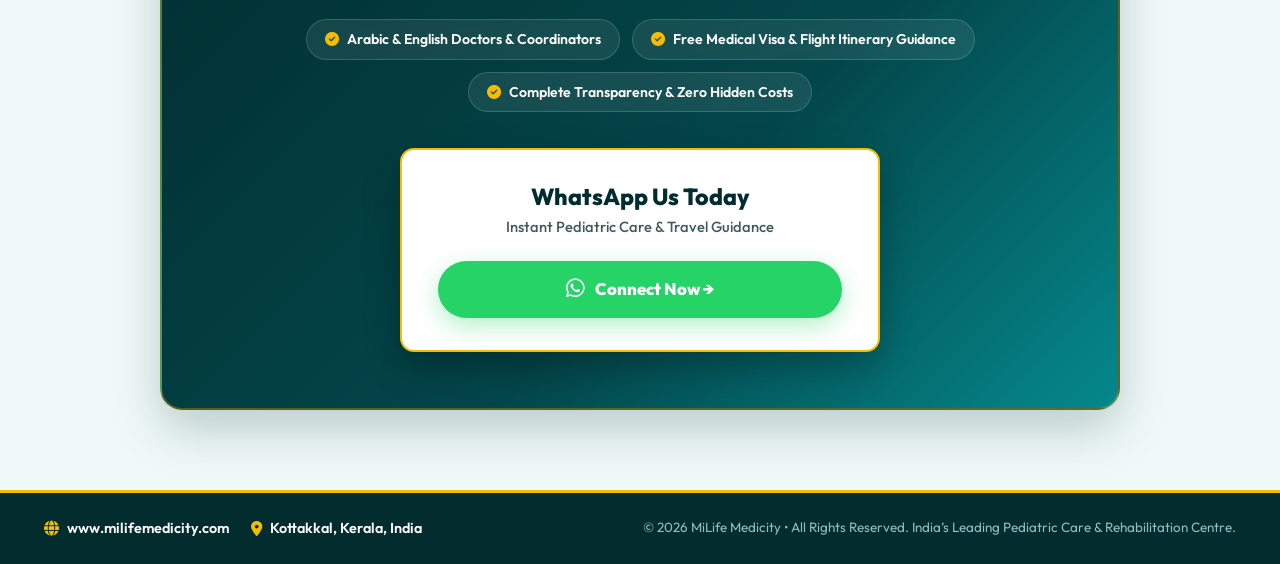
==== commit 7bf75d4f: "Add doctors trust indicator banner to English and Arabic pages" ====
--- a/index.html
+++ b/index.html
@@ -425,6 +425,16 @@
           </div>
         </div>
       </div>
+
+      <!-- TRUST INDICATOR BANNER -->
+      <div class="doctors-trust-banner">
+        <div class="trust-banner-icon">
+          <i class="fas fa-user-md"></i>
+        </div>
+        <p class="trust-banner-text">
+          At MiLife Medicity, We have <strong>50+ Doctors and Specialists</strong> Supporting your Child’s Recovery
+        </p>
+      </div>
     </div>
   </section>
 
--- a/styles.css
+++ b/styles.css
@@ -549,6 +549,9 @@
 /* Hero Media Column */
 .hero-media-card {
   position: relative;
+  display: flex;
+  flex-direction: column;
+  gap: 16px;
 }
 
 .hero-image-wrapper {
@@ -562,28 +565,27 @@
 
 .hero-image-wrapper img {
   width: 100%;
-  height: 500px;
+  height: auto;
+  aspect-ratio: 3 / 2;
   object-fit: cover;
+  object-position: center;
   display: block;
   transition: transform 0.7s cubic-bezier(0.16, 1, 0.3, 1), filter 0.5s ease;
 }
 
 .hero-image-wrapper:hover img {
-  transform: scale(1.04);
+  transform: scale(1.03);
   filter: brightness(1.02);
 }
 
 .hero-floating-badge {
-  position: absolute;
-  bottom: 20px;
-  left: 20px;
-  right: 20px;
-  background: rgba(255, 255, 255, 0.96);
+  position: relative;
+  background: rgba(255, 255, 255, 0.98);
   backdrop-filter: blur(10px);
   padding: 16px 20px;
   border-radius: var(--radius-md);
-  box-shadow: var(--shadow-md);
-  border: 1px solid rgba(5, 136, 140, 0.2);
+  box-shadow: 0 10px 30px rgba(3, 84, 87, 0.12);
+  border: 1.5px solid rgba(5, 136, 140, 0.2);
 }
 
 .badge-header {
@@ -1501,7 +1503,8 @@
   }
 
   .hero-image-wrapper img {
-    height: 380px;
+    height: auto;
+    aspect-ratio: 3 / 2;
   }
 
   .conditions-grid {
@@ -1603,18 +1606,24 @@
   .header-actions {
     display: flex;
     align-items: center;
-    gap: 6px;
+    gap: 8px;
     flex-shrink: 0;
   }
 
+  .header-actions .btn-nav-cta,
   .header-actions .btn-sm {
     display: none;
   }
 
+  /* Prevent iOS Safari automatic zoom on inputs */
+  input, select, textarea {
+    font-size: 16px !important;
+  }
+
   .lang-switcher-btn {
-    padding: 4px 10px;
-    font-size: 0.76rem;
-    height: 34px;
+    padding: 5px 12px;
+    font-size: 0.8rem;
+    height: 36px;
     border-radius: var(--radius-full);
     display: inline-flex;
     align-items: center;
@@ -1795,7 +1804,8 @@
   }
 
   .hero-image-wrapper img {
-    height: 260px;
+    height: auto;
+    aspect-ratio: 3 / 2;
     width: 100%;
     object-fit: cover;
   }
@@ -2821,4 +2831,70 @@
   }
 }
 
-
+/* Doctors Trust Indicator Banner */
+.doctors-trust-banner {
+  margin-top: 36px;
+  background: linear-gradient(135deg, rgba(235, 248, 248, 0.95) 0%, rgba(244, 253, 252, 0.98) 100%);
+  border: 1.5px solid rgba(5, 136, 140, 0.25);
+  border-radius: var(--radius-full);
+  padding: 14px 28px;
+  display: flex;
+  align-items: center;
+  justify-content: center;
+  gap: 12px;
+  box-shadow: 0 8px 24px rgba(3, 84, 87, 0.06);
+  max-width: 820px;
+  margin-left: auto;
+  margin-right: auto;
+  transition: transform 0.3s ease, box-shadow 0.3s ease, border-color 0.3s ease;
+}
+
+.doctors-trust-banner:hover {
+  transform: translateY(-2px);
+  box-shadow: 0 12px 30px rgba(3, 84, 87, 0.1);
+  border-color: rgba(5, 136, 140, 0.4);
+}
+
+.trust-banner-icon {
+  display: inline-flex;
+  align-items: center;
+  justify-content: center;
+  width: 34px;
+  height: 34px;
+  border-radius: 50%;
+  background: rgba(245, 188, 1, 0.18);
+  color: var(--secondary-dark);
+  font-size: 1.05rem;
+  flex-shrink: 0;
+}
+
+.trust-banner-text {
+  font-size: 0.96rem;
+  font-weight: 600;
+  color: #0A2A2B;
+  margin: 0;
+  line-height: 1.5;
+  text-align: center;
+}
+
+.trust-banner-text strong {
+  font-weight: 800;
+  color: var(--primary-dark);
+}
+
+@media (max-width: 640px) {
+  .doctors-trust-banner {
+    border-radius: var(--radius-md);
+    padding: 14px 18px;
+    gap: 10px;
+    text-align: center;
+    flex-direction: column;
+  }
+
+  .trust-banner-text {
+    font-size: 0.88rem;
+  }
+}
+
+
+
